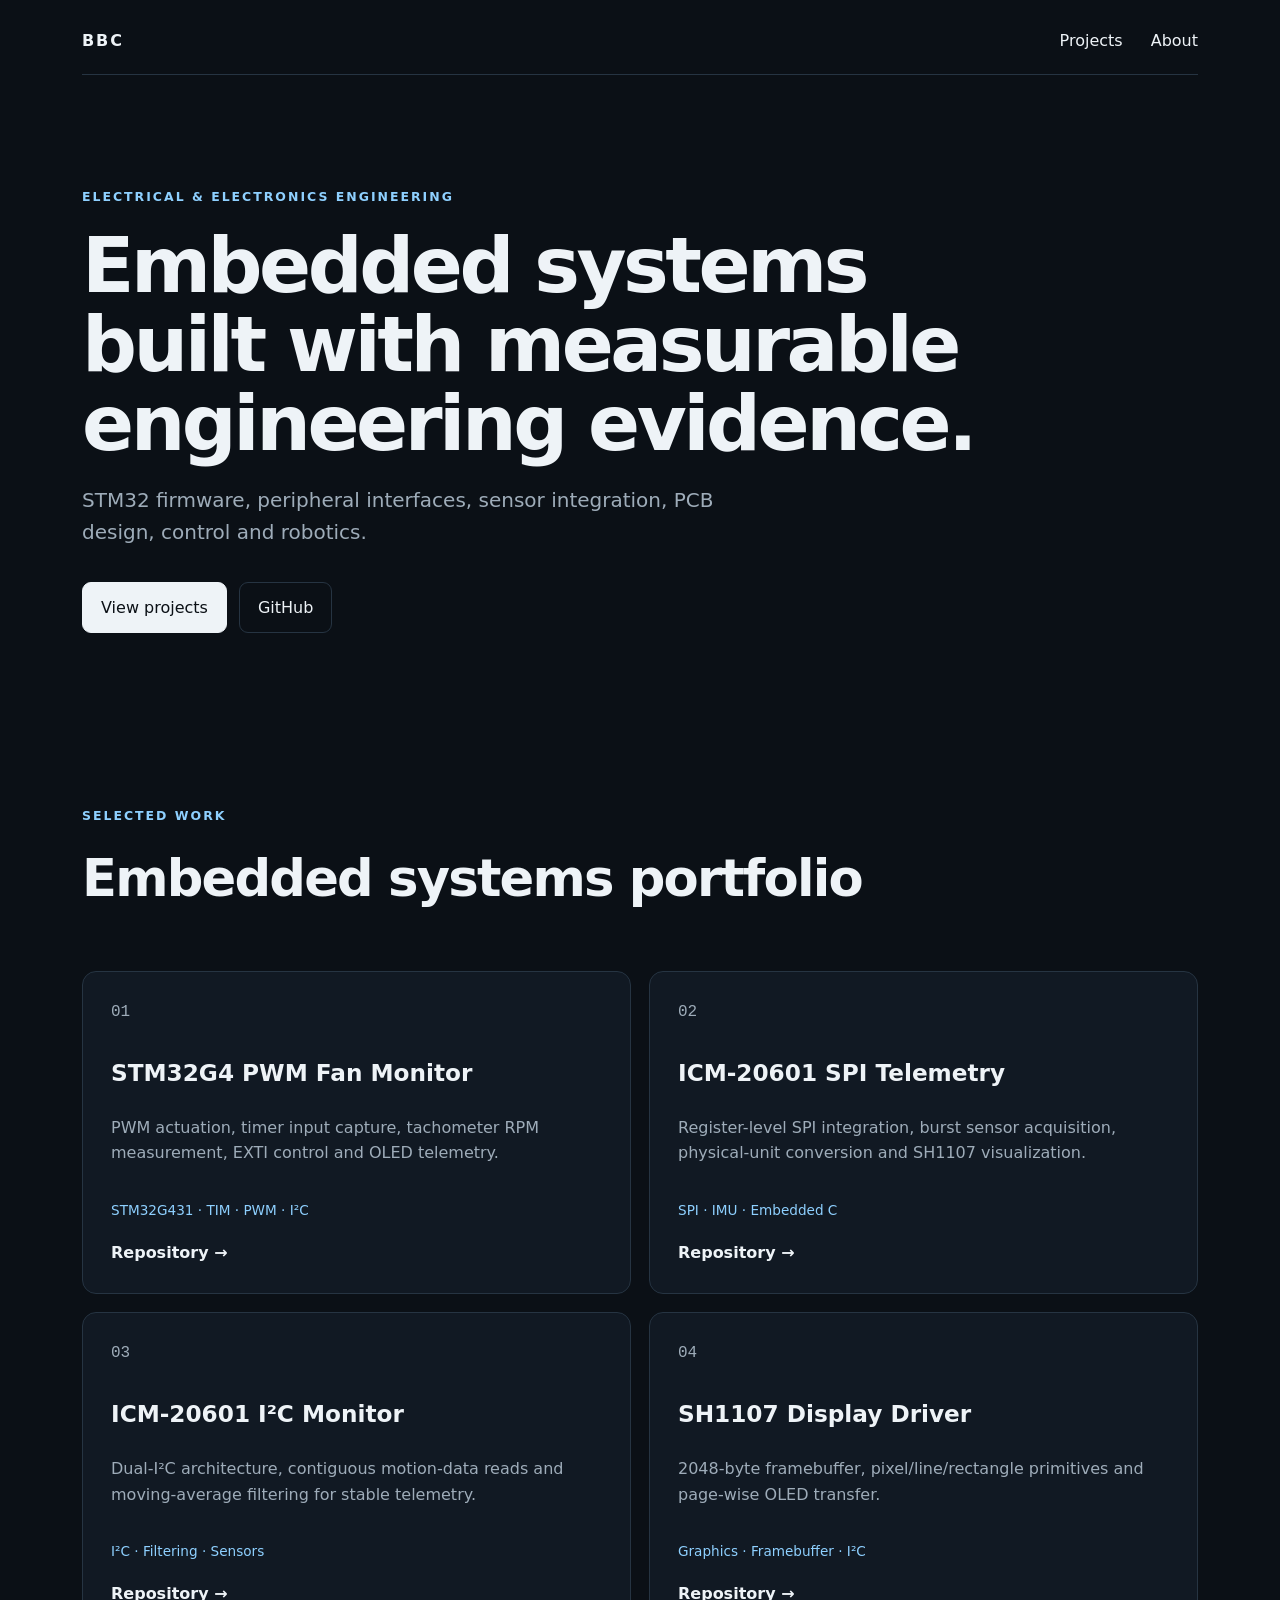
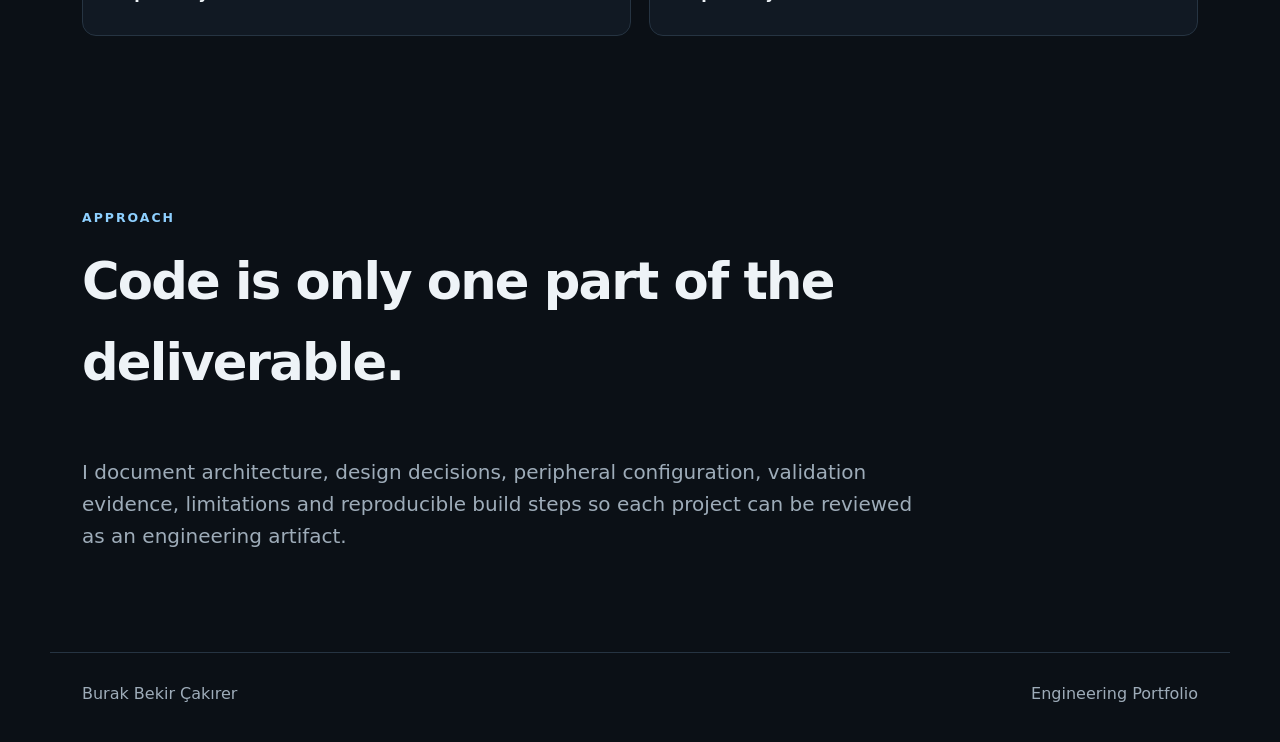
==== index.html @ 12f6fe78 "Fix GitHub Pages site structure" ====
<!doctype html>
<html lang="en">
<head>
  <meta charset="utf-8" />
  <meta name="viewport" content="width=device-width,initial-scale=1" />
  <meta name="description" content="Burak Bekir Çakırer — Electrical & Electronics Engineering portfolio" />
  <title>Burak Bekir Çakırer | Engineering Portfolio</title>
  <link rel="stylesheet" href="styles.css" />
</head>
<body>
  <header class="hero">
    <nav><strong>BBC</strong><a href="#projects">Projects</a><a href="#about">About</a></nav>
    <div class="hero-copy">
      <p class="eyebrow">ELECTRICAL & ELECTRONICS ENGINEERING</p>
      <h1>Embedded systems built with measurable engineering evidence.</h1>
      <p class="lead">STM32 firmware, peripheral interfaces, sensor integration, PCB design, control and robotics.</p>
      <div class="actions"><a class="primary" href="#projects">View projects</a><a href="https://github.com/YOUR_GITHUB_USERNAME">GitHub</a></div>
    </div>
  </header>
  <main>
    <section id="projects">
      <p class="eyebrow">SELECTED WORK</p><h2>Embedded systems portfolio</h2>
      <div class="grid">
        <article><span>01</span><h3>STM32G4 PWM Fan Monitor</h3><p>PWM actuation, timer input capture, tachometer RPM measurement, EXTI control and OLED telemetry.</p><div class="tags">STM32G431 · TIM · PWM · I²C</div><a href="https://github.com/YOUR_GITHUB_USERNAME/stm32g4-pwm-fan-monitor">Repository →</a></article>
        <article><span>02</span><h3>ICM-20601 SPI Telemetry</h3><p>Register-level SPI integration, burst sensor acquisition, physical-unit conversion and SH1107 visualization.</p><div class="tags">SPI · IMU · Embedded C</div><a href="https://github.com/YOUR_GITHUB_USERNAME/stm32g4-icm20601-spi-telemetry">Repository →</a></article>
        <article><span>03</span><h3>ICM-20601 I²C Monitor</h3><p>Dual-I²C architecture, contiguous motion-data reads and moving-average filtering for stable telemetry.</p><div class="tags">I²C · Filtering · Sensors</div><a href="https://github.com/YOUR_GITHUB_USERNAME/stm32g4-icm20601-i2c-monitor">Repository →</a></article>
        <article><span>04</span><h3>SH1107 Display Driver</h3><p>2048-byte framebuffer, pixel/line/rectangle primitives and page-wise OLED transfer.</p><div class="tags">Graphics · Framebuffer · I²C</div><a href="https://github.com/YOUR_GITHUB_USERNAME/stm32g4-sh1107-display-driver">Repository →</a></article>
      </div>
    </section>
    <section id="about" class="about"><p class="eyebrow">APPROACH</p><h2>Code is only one part of the deliverable.</h2><p>I document architecture, design decisions, peripheral configuration, validation evidence, limitations and reproducible build steps so each project can be reviewed as an engineering artifact.</p></section>
  </main>
  <footer><span>Burak Bekir Çakırer</span><span>Engineering Portfolio</span></footer>
</body>
</html>
---- styles.css ----
:root{--bg:#0b1016;--panel:#111923;--text:#eef3f7;--muted:#9eacb9;--line:#263442;--accent:#8ed0ff}*{box-sizing:border-box}html{scroll-behavior:smooth}body{margin:0;background:var(--bg);color:var(--text);font-family:Inter,ui-sans-serif,system-ui,-apple-system,"Segoe UI",sans-serif;line-height:1.6}a{color:inherit;text-decoration:none}.hero,main,footer{max-width:1180px;margin:auto;padding-left:32px;padding-right:32px}.hero{min-height:74vh;padding-top:28px}.hero nav{display:flex;gap:28px;align-items:center;border-bottom:1px solid var(--line);padding-bottom:20px}.hero nav strong{margin-right:auto;letter-spacing:.12em}.hero-copy{max-width:900px;padding:100px 0 80px}.eyebrow{color:var(--accent);font-size:.78rem;letter-spacing:.16em;font-weight:700}.hero h1{font-size:clamp(2.8rem,6vw,5.5rem);line-height:1.03;letter-spacing:-.045em;margin:.25em 0}.lead{max-width:700px;color:var(--muted);font-size:1.25rem}.actions{display:flex;gap:12px;margin-top:34px}.actions a{border:1px solid var(--line);padding:12px 18px;border-radius:9px}.actions .primary{background:var(--text);color:#0b1016;border-color:var(--text)}section{padding:80px 0}h2{font-size:clamp(2rem,4vw,3.2rem);letter-spacing:-.035em;margin:.2em 0 1em}.grid{display:grid;grid-template-columns:repeat(2,1fr);gap:18px}.grid article{background:var(--panel);border:1px solid var(--line);border-radius:14px;padding:28px;min-height:285px;display:flex;flex-direction:column}.grid article span{color:var(--muted);font-family:ui-monospace,monospace}.grid h3{font-size:1.45rem;margin:28px 0 8px}.grid p{color:var(--muted)}.grid .tags{font-size:.85rem;color:var(--accent);margin-top:auto;padding:18px 0}.grid article>a{font-weight:650}.about{max-width:850px}.about p:last-child{font-size:1.25rem;color:var(--muted)}footer{border-top:1px solid var(--line);padding-top:28px;padding-bottom:36px;display:flex;justify-content:space-between;color:var(--muted)}@media(max-width:720px){.hero,main,footer{padding-left:20px;padding-right:20px}.hero-copy{padding-top:70px}.grid{grid-template-columns:1fr}.hero nav a{display:none}}
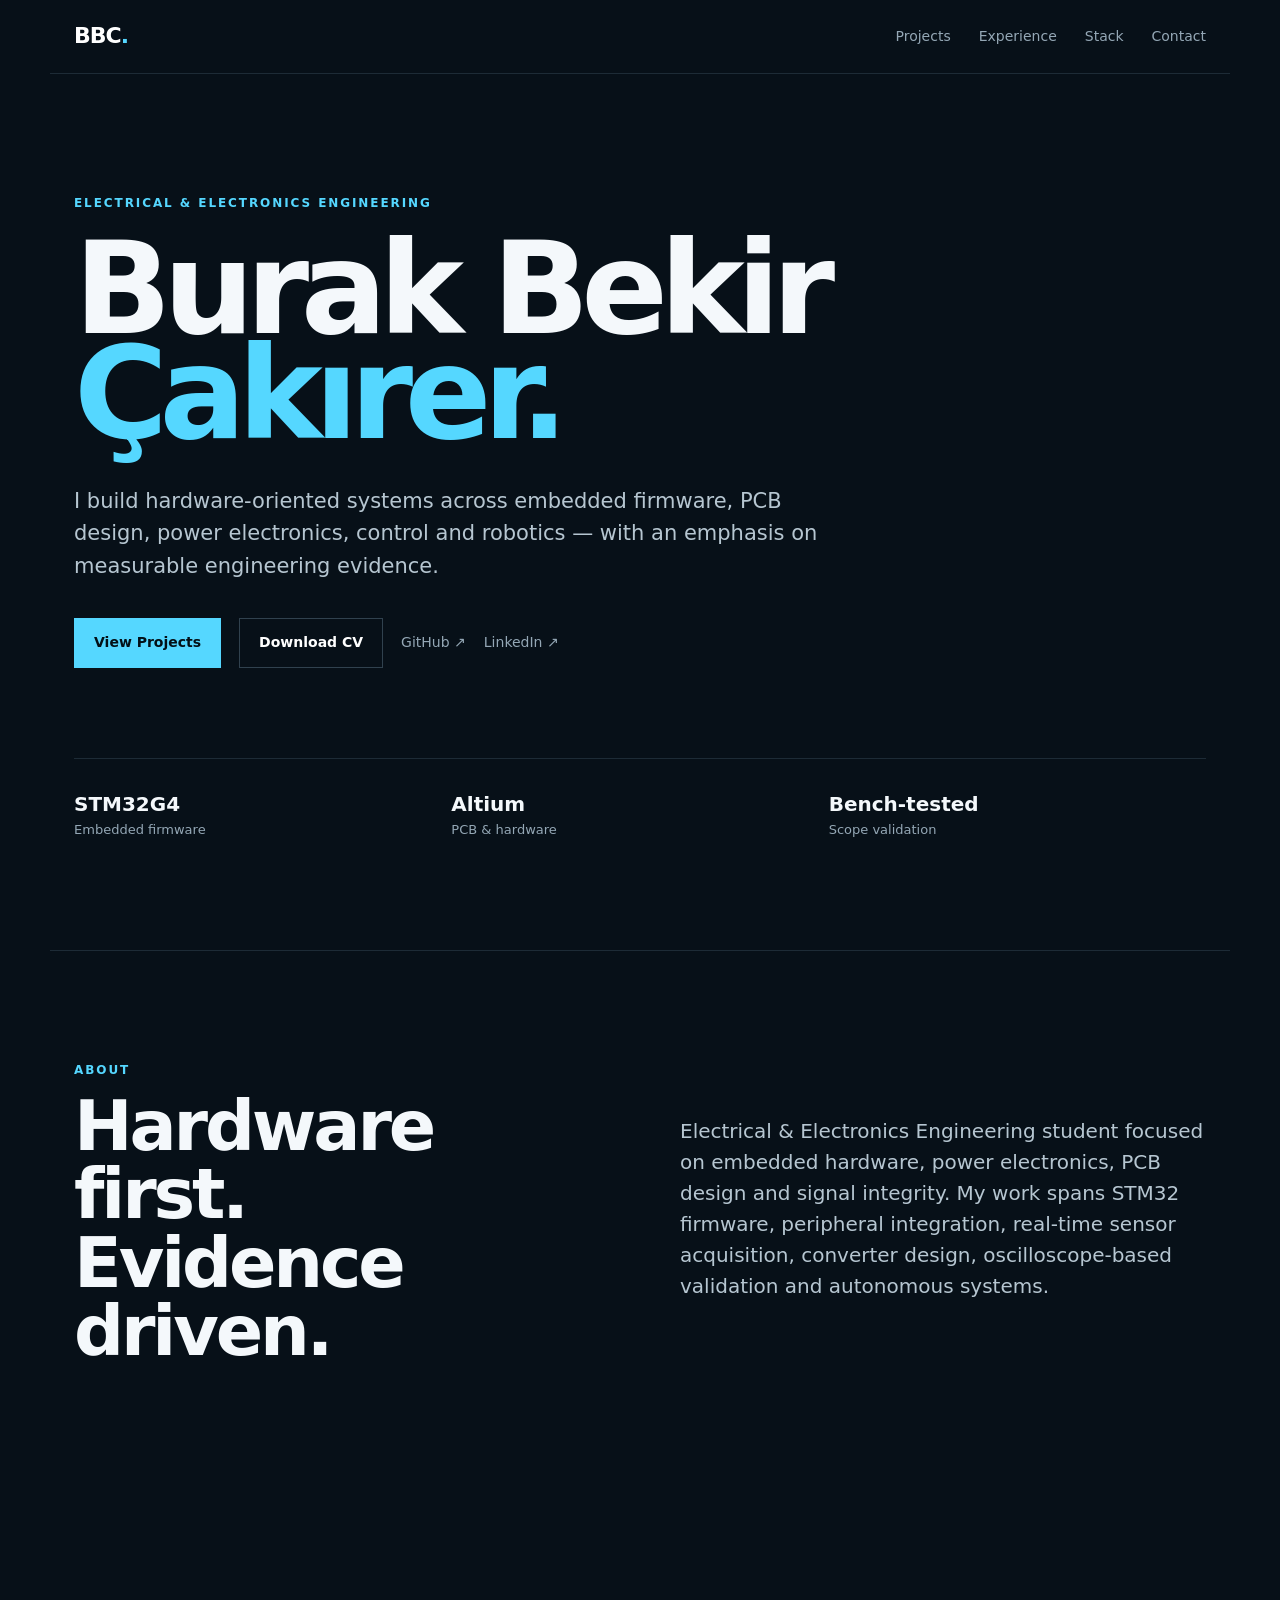
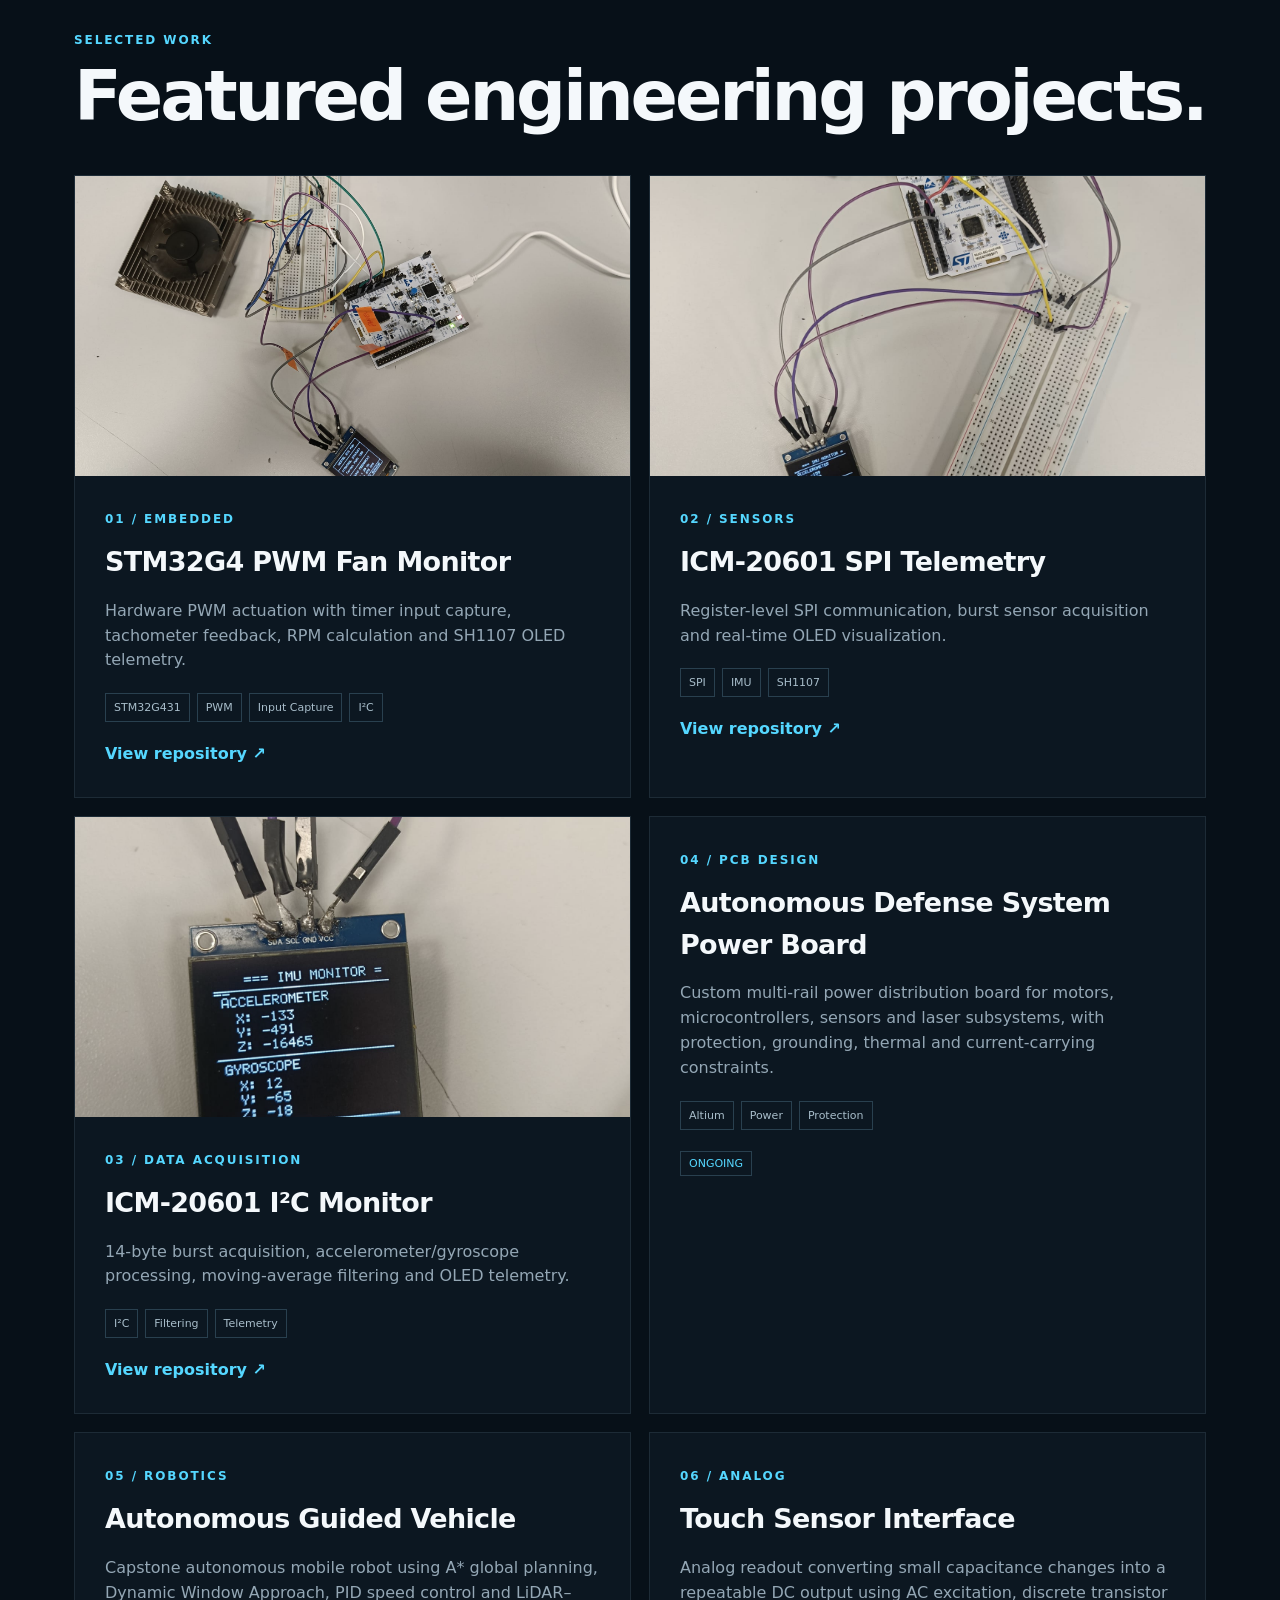
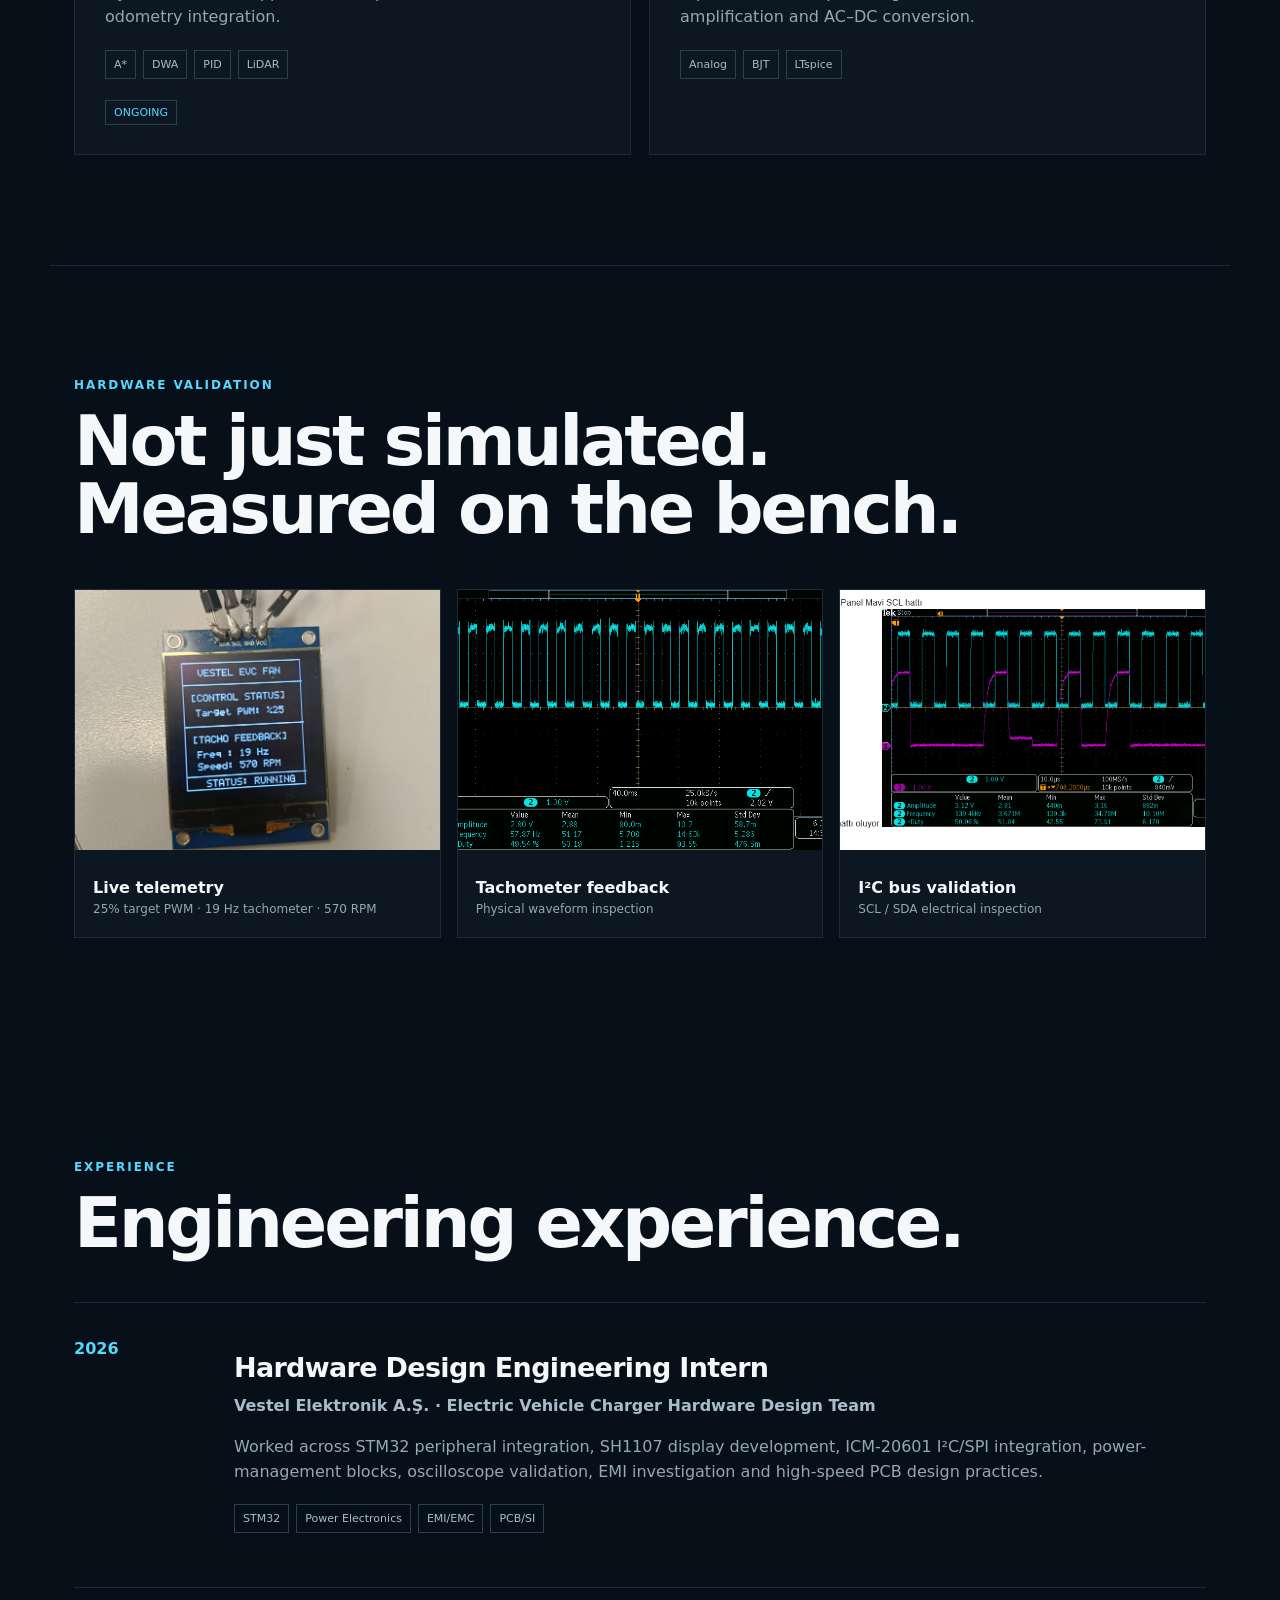
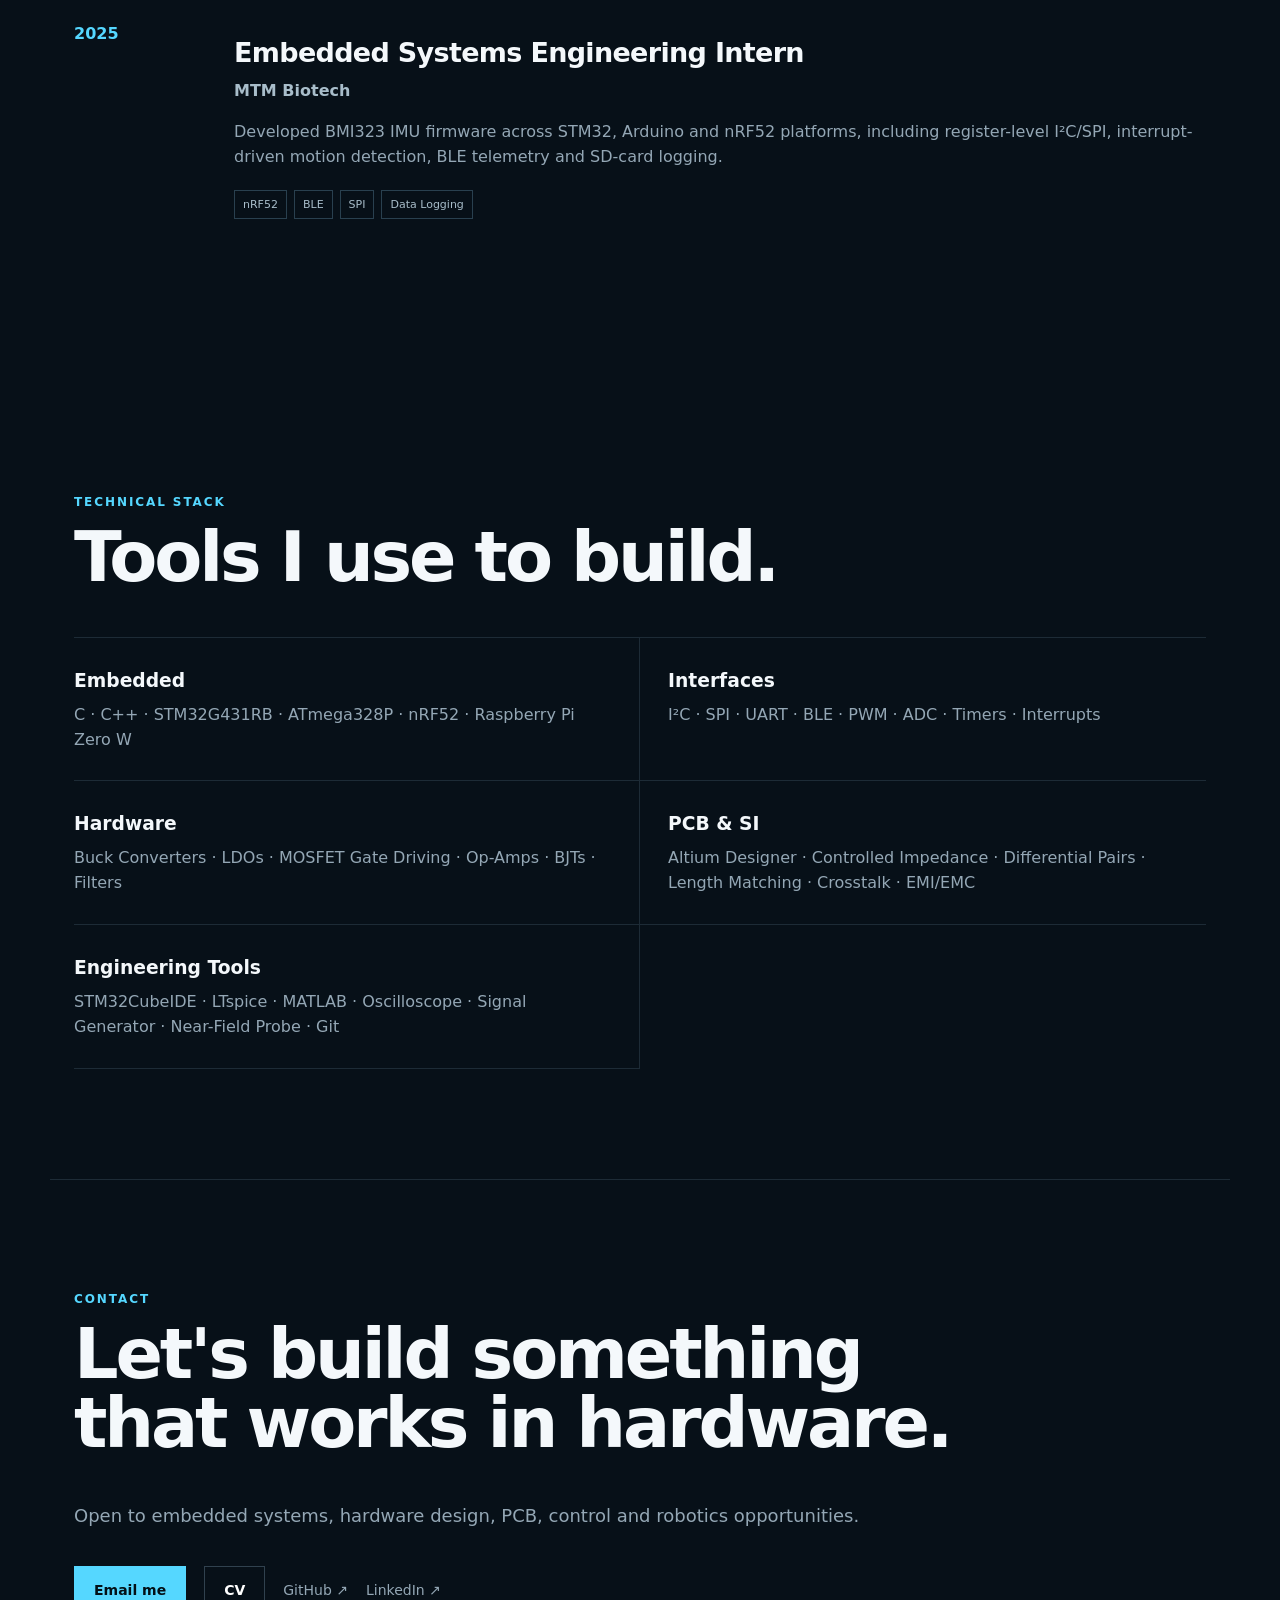
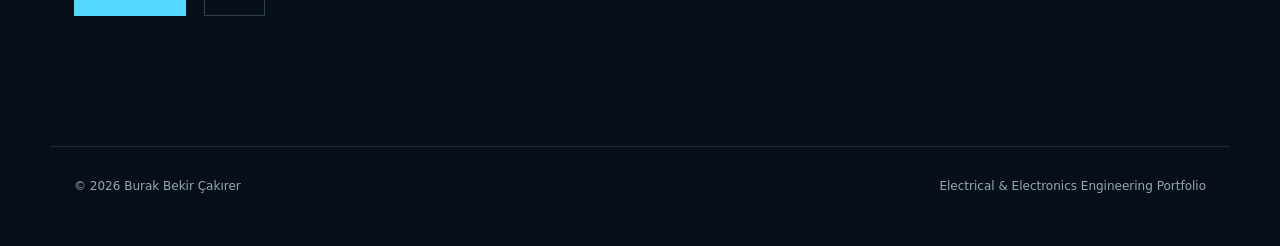
==== commit ce347a47: "Redesign engineering portfolio" ====
--- a/index.html
+++ b/index.html
@@ -1,34 +1,89 @@
 <!doctype html>
 <html lang="en">
 <head>
-  <meta charset="utf-8" />
-  <meta name="viewport" content="width=device-width,initial-scale=1" />
-  <meta name="description" content="Burak Bekir Çakırer — Electrical & Electronics Engineering portfolio" />
-  <title>Burak Bekir Çakırer | Engineering Portfolio</title>
-  <link rel="stylesheet" href="styles.css" />
+<meta charset="utf-8"><meta name="viewport" content="width=device-width,initial-scale=1">
+<meta name="description" content="Burak Bekir Çakırer — Electrical & Electronics Engineering portfolio focused on embedded systems, hardware design, PCB design, control and robotics.">
+<title>Burak Bekir Çakırer | Engineering Portfolio</title>
+<link rel="stylesheet" href="styles.css">
 </head>
 <body>
-  <header class="hero">
-    <nav><strong>BBC</strong><a href="#projects">Projects</a><a href="#about">About</a></nav>
-    <div class="hero-copy">
-      <p class="eyebrow">ELECTRICAL & ELECTRONICS ENGINEERING</p>
-      <h1>Embedded systems built with measurable engineering evidence.</h1>
-      <p class="lead">STM32 firmware, peripheral interfaces, sensor integration, PCB design, control and robotics.</p>
-      <div class="actions"><a class="primary" href="#projects">View projects</a><a href="https://github.com/YOUR_GITHUB_USERNAME">GitHub</a></div>
-    </div>
-  </header>
-  <main>
-    <section id="projects">
-      <p class="eyebrow">SELECTED WORK</p><h2>Embedded systems portfolio</h2>
-      <div class="grid">
-        <article><span>01</span><h3>STM32G4 PWM Fan Monitor</h3><p>PWM actuation, timer input capture, tachometer RPM measurement, EXTI control and OLED telemetry.</p><div class="tags">STM32G431 · TIM · PWM · I²C</div><a href="https://github.com/YOUR_GITHUB_USERNAME/stm32g4-pwm-fan-monitor">Repository →</a></article>
-        <article><span>02</span><h3>ICM-20601 SPI Telemetry</h3><p>Register-level SPI integration, burst sensor acquisition, physical-unit conversion and SH1107 visualization.</p><div class="tags">SPI · IMU · Embedded C</div><a href="https://github.com/YOUR_GITHUB_USERNAME/stm32g4-icm20601-spi-telemetry">Repository →</a></article>
-        <article><span>03</span><h3>ICM-20601 I²C Monitor</h3><p>Dual-I²C architecture, contiguous motion-data reads and moving-average filtering for stable telemetry.</p><div class="tags">I²C · Filtering · Sensors</div><a href="https://github.com/YOUR_GITHUB_USERNAME/stm32g4-icm20601-i2c-monitor">Repository →</a></article>
-        <article><span>04</span><h3>SH1107 Display Driver</h3><p>2048-byte framebuffer, pixel/line/rectangle primitives and page-wise OLED transfer.</p><div class="tags">Graphics · Framebuffer · I²C</div><a href="https://github.com/YOUR_GITHUB_USERNAME/stm32g4-sh1107-display-driver">Repository →</a></article>
-      </div>
-    </section>
-    <section id="about" class="about"><p class="eyebrow">APPROACH</p><h2>Code is only one part of the deliverable.</h2><p>I document architecture, design decisions, peripheral configuration, validation evidence, limitations and reproducible build steps so each project can be reviewed as an engineering artifact.</p></section>
-  </main>
-  <footer><span>Burak Bekir Çakırer</span><span>Engineering Portfolio</span></footer>
-</body>
-</html>
+<header class="nav"><a class="brand" href="#top">BBC<span>.</span></a><nav>
+<a href="#projects">Projects</a><a href="#experience">Experience</a><a href="#stack">Stack</a><a href="#contact">Contact</a>
+</nav></header>
+
+<main id="top">
+<section class="hero">
+<div class="eyebrow">ELECTRICAL & ELECTRONICS ENGINEERING</div>
+<h1>Burak Bekir<br><span>Çakırer.</span></h1>
+<p class="lead">I build hardware-oriented systems across embedded firmware, PCB design, power electronics, control and robotics — with an emphasis on measurable engineering evidence.</p>
+<div class="actions">
+<a class="btn primary" href="#projects">View Projects</a>
+<a class="btn" href="Burak_Bekir_Cakirer_CV.pdf">Download CV</a>
+<a class="textlink" href="https://github.com/burakcakirer">GitHub ↗</a>
+<a class="textlink" href="https://www.linkedin.com/in/burak-bekir-%C3%A7akirer-58178b1a3/">LinkedIn ↗</a>
+</div>
+<div class="metrics"><div><b>STM32G4</b><span>Embedded firmware</span></div><div><b>Altium</b><span>PCB & hardware</span></div><div><b>Bench-tested</b><span>Scope validation</span></div></div>
+</section>
+
+<section class="section intro">
+<div><div class="kicker">ABOUT</div><h2>Hardware first.<br>Evidence driven.</h2></div>
+<p>Electrical & Electronics Engineering student focused on embedded hardware, power electronics, PCB design and signal integrity. My work spans STM32 firmware, peripheral integration, real-time sensor acquisition, converter design, oscilloscope-based validation and autonomous systems.</p>
+</section>
+
+<section id="projects" class="section">
+<div class="kicker">SELECTED WORK</div><h2>Featured engineering projects.</h2>
+<div class="grid">
+<article class="card feature">
+<img src="assets/images/fan-prototype.jpg" alt="STM32 PWM fan prototype">
+<div class="cardbody"><span class="num">01 / EMBEDDED</span><h3>STM32G4 PWM Fan Monitor</h3><p>Hardware PWM actuation with timer input capture, tachometer feedback, RPM calculation and SH1107 OLED telemetry.</p><div class="tags"><span>STM32G431</span><span>PWM</span><span>Input Capture</span><span>I²C</span></div><a href="https://github.com/burakcakirer/stm32g4-pwm-fan-monitor">View repository ↗</a></div>
+</article>
+<article class="card">
+<img src="assets/images/imu-setup.jpg" alt="STM32 ICM-20601 IMU setup">
+<div class="cardbody"><span class="num">02 / SENSORS</span><h3>ICM-20601 SPI Telemetry</h3><p>Register-level SPI communication, burst sensor acquisition and real-time OLED visualization.</p><div class="tags"><span>SPI</span><span>IMU</span><span>SH1107</span></div><a href="https://github.com/burakcakirer/stm32g4-icm20601-spi-telemetry">View repository ↗</a></div>
+</article>
+<article class="card">
+<img src="assets/images/imu-oled.jpg" alt="IMU telemetry on OLED">
+<div class="cardbody"><span class="num">03 / DATA ACQUISITION</span><h3>ICM-20601 I²C Monitor</h3><p>14-byte burst acquisition, accelerometer/gyroscope processing, moving-average filtering and OLED telemetry.</p><div class="tags"><span>I²C</span><span>Filtering</span><span>Telemetry</span></div><a href="https://github.com/burakcakirer/stm32g4-icm20601-i2c-monitor">View repository ↗</a></div>
+</article>
+<article class="card textcard"><div class="cardbody"><span class="num">04 / PCB DESIGN</span><h3>Autonomous Defense System Power Board</h3><p>Custom multi-rail power distribution board for motors, microcontrollers, sensors and laser subsystems, with protection, grounding, thermal and current-carrying constraints.</p><div class="tags"><span>Altium</span><span>Power</span><span>Protection</span></div><span class="status">ONGOING</span></div></article>
+<article class="card textcard"><div class="cardbody"><span class="num">05 / ROBOTICS</span><h3>Autonomous Guided Vehicle</h3><p>Capstone autonomous mobile robot using A* global planning, Dynamic Window Approach, PID speed control and LiDAR–odometry integration.</p><div class="tags"><span>A*</span><span>DWA</span><span>PID</span><span>LiDAR</span></div><span class="status">ONGOING</span></div></article>
+<article class="card textcard"><div class="cardbody"><span class="num">06 / ANALOG</span><h3>Touch Sensor Interface</h3><p>Analog readout converting small capacitance changes into a repeatable DC output using AC excitation, discrete transistor amplification and AC–DC conversion.</p><div class="tags"><span>Analog</span><span>BJT</span><span>LTspice</span></div></div></article>
+</div>
+</section>
+
+<section class="section validation">
+<div class="kicker">HARDWARE VALIDATION</div><h2>Not just simulated.<br>Measured on the bench.</h2>
+<div class="evidence">
+<figure><img src="assets/images/fan-oled.jpg" alt="Fan telemetry OLED"><figcaption><b>Live telemetry</b><span>25% target PWM · 19 Hz tachometer · 570 RPM</span></figcaption></figure>
+<figure><img src="assets/images/tach-scope.png" alt="Tachometer oscilloscope capture"><figcaption><b>Tachometer feedback</b><span>Physical waveform inspection</span></figcaption></figure>
+<figure><img src="assets/images/i2c-scope.png" alt="I2C SCL SDA oscilloscope capture"><figcaption><b>I²C bus validation</b><span>SCL / SDA electrical inspection</span></figcaption></figure>
+</div>
+</section>
+
+<section id="experience" class="section">
+<div class="kicker">EXPERIENCE</div><h2>Engineering experience.</h2>
+<div class="timeline">
+<article><div class="when">2026</div><div><h3>Hardware Design Engineering Intern</h3><h4>Vestel Elektronik A.Ş. · Electric Vehicle Charger Hardware Design Team</h4><p>Worked across STM32 peripheral integration, SH1107 display development, ICM-20601 I²C/SPI integration, power-management blocks, oscilloscope validation, EMI investigation and high-speed PCB design practices.</p><div class="tags"><span>STM32</span><span>Power Electronics</span><span>EMI/EMC</span><span>PCB/SI</span></div></div></article>
+<article><div class="when">2025</div><div><h3>Embedded Systems Engineering Intern</h3><h4>MTM Biotech</h4><p>Developed BMI323 IMU firmware across STM32, Arduino and nRF52 platforms, including register-level I²C/SPI, interrupt-driven motion detection, BLE telemetry and SD-card logging.</p><div class="tags"><span>nRF52</span><span>BLE</span><span>SPI</span><span>Data Logging</span></div></div></article>
+</div>
+</section>
+
+<section id="stack" class="section">
+<div class="kicker">TECHNICAL STACK</div><h2>Tools I use to build.</h2>
+<div class="stack">
+<div><h3>Embedded</h3><p>C · C++ · STM32G431RB · ATmega328P · nRF52 · Raspberry Pi Zero W</p></div>
+<div><h3>Interfaces</h3><p>I²C · SPI · UART · BLE · PWM · ADC · Timers · Interrupts</p></div>
+<div><h3>Hardware</h3><p>Buck Converters · LDOs · MOSFET Gate Driving · Op-Amps · BJTs · Filters</p></div>
+<div><h3>PCB & SI</h3><p>Altium Designer · Controlled Impedance · Differential Pairs · Length Matching · Crosstalk · EMI/EMC</p></div>
+<div><h3>Engineering Tools</h3><p>STM32CubeIDE · LTspice · MATLAB · Oscilloscope · Signal Generator · Near-Field Probe · Git</p></div>
+</div>
+</section>
+
+<section id="contact" class="contact">
+<div class="kicker">CONTACT</div><h2>Let's build something<br>that works in hardware.</h2>
+<p>Open to embedded systems, hardware design, PCB, control and robotics opportunities.</p>
+<div class="actions"><a class="btn primary" href="mailto:burakbekir.cakirer@agu.edu.tr">Email me</a><a class="btn" href="Burak_Bekir_Cakirer_CV.pdf">CV</a><a class="textlink" href="https://github.com/burakcakirer">GitHub ↗</a><a class="textlink" href="https://www.linkedin.com/in/burak-bekir-%C3%A7akirer-58178b1a3/">LinkedIn ↗</a></div>
+</section>
+</main>
+<footer>© 2026 Burak Bekir Çakırer <span>Electrical & Electronics Engineering Portfolio</span></footer>
+</body></html>
--- a/styles.css
+++ b/styles.css
@@ -1 +1,3 @@
-:root{--bg:#0b1016;--panel:#111923;--text:#eef3f7;--muted:#9eacb9;--line:#263442;--accent:#8ed0ff}*{box-sizing:border-box}html{scroll-behavior:smooth}body{margin:0;background:var(--bg);color:var(--text);font-family:Inter,ui-sans-serif,system-ui,-apple-system,"Segoe UI",sans-serif;line-height:1.6}a{color:inherit;text-decoration:none}.hero,main,footer{max-width:1180px;margin:auto;padding-left:32px;padding-right:32px}.hero{min-height:74vh;padding-top:28px}.hero nav{display:flex;gap:28px;align-items:center;border-bottom:1px solid var(--line);padding-bottom:20px}.hero nav strong{margin-right:auto;letter-spacing:.12em}.hero-copy{max-width:900px;padding:100px 0 80px}.eyebrow{color:var(--accent);font-size:.78rem;letter-spacing:.16em;font-weight:700}.hero h1{font-size:clamp(2.8rem,6vw,5.5rem);line-height:1.03;letter-spacing:-.045em;margin:.25em 0}.lead{max-width:700px;color:var(--muted);font-size:1.25rem}.actions{display:flex;gap:12px;margin-top:34px}.actions a{border:1px solid var(--line);padding:12px 18px;border-radius:9px}.actions .primary{background:var(--text);color:#0b1016;border-color:var(--text)}section{padding:80px 0}h2{font-size:clamp(2rem,4vw,3.2rem);letter-spacing:-.035em;margin:.2em 0 1em}.grid{display:grid;grid-template-columns:repeat(2,1fr);gap:18px}.grid article{background:var(--panel);border:1px solid var(--line);border-radius:14px;padding:28px;min-height:285px;display:flex;flex-direction:column}.grid article span{color:var(--muted);font-family:ui-monospace,monospace}.grid h3{font-size:1.45rem;margin:28px 0 8px}.grid p{color:var(--muted)}.grid .tags{font-size:.85rem;color:var(--accent);margin-top:auto;padding:18px 0}.grid article>a{font-weight:650}.about{max-width:850px}.about p:last-child{font-size:1.25rem;color:var(--muted)}footer{border-top:1px solid var(--line);padding-top:28px;padding-bottom:36px;display:flex;justify-content:space-between;color:var(--muted)}@media(max-width:720px){.hero,main,footer{padding-left:20px;padding-right:20px}.hero-copy{padding-top:70px}.grid{grid-template-columns:1fr}.hero nav a{display:none}}
+:root{--bg:#071018;--panel:#0c1721;--line:#1d2b36;--text:#f4f8fb;--muted:#94a7b5;--accent:#55d7ff;--max:1180px}
+*{box-sizing:border-box}html{scroll-behavior:smooth}body{margin:0;background:var(--bg);color:var(--text);font-family:Inter,ui-sans-serif,system-ui,-apple-system,Segoe UI,sans-serif;line-height:1.55}.nav{height:74px;display:flex;align-items:center;justify-content:space-between;max-width:var(--max);margin:auto;padding:0 24px;border-bottom:1px solid var(--line)}.brand{font-weight:900;font-size:22px;color:#fff;text-decoration:none;letter-spacing:-1px}.brand span,.hero h1 span{color:var(--accent)}nav{display:flex;gap:28px}nav a,.textlink{color:var(--muted);text-decoration:none;font-size:14px}nav a:hover,.textlink:hover{color:#fff}main{overflow:hidden}.hero,.section,.contact{max-width:var(--max);margin:auto;padding:110px 24px}.hero{padding-top:120px}.eyebrow,.kicker,.num{font-size:12px;font-weight:800;letter-spacing:.16em;color:var(--accent)}h1{font-size:clamp(64px,10vw,132px);line-height:.82;letter-spacing:-.065em;margin:24px 0 38px;max-width:1000px}h2{font-size:clamp(38px,6vw,70px);line-height:.98;letter-spacing:-.045em;margin:12px 0 45px}.lead{max-width:760px;font-size:21px;color:#b6c6d1}.actions{display:flex;align-items:center;gap:18px;flex-wrap:wrap;margin-top:36px}.btn{border:1px solid #30414e;padding:13px 19px;color:#fff;text-decoration:none;font-weight:700;font-size:14px}.btn.primary{background:var(--accent);color:#031017;border-color:var(--accent)}.metrics{display:grid;grid-template-columns:repeat(3,1fr);border-top:1px solid var(--line);margin-top:90px;padding-top:30px}.metrics div{display:flex;flex-direction:column}.metrics b{font-size:20px}.metrics span{color:var(--muted);font-size:13px}.intro{border-top:1px solid var(--line);display:grid;grid-template-columns:1fr 1fr;gap:80px}.intro p{font-size:20px;color:#b6c6d1;padding-top:35px}.grid{display:grid;grid-template-columns:repeat(2,1fr);gap:18px}.card{border:1px solid var(--line);background:var(--panel);overflow:hidden}.card img{width:100%;height:300px;object-fit:cover;display:block;filter:saturate(.8)}.cardbody{padding:30px}.card h3,.timeline h3{font-size:27px;letter-spacing:-.025em;margin:10px 0}.card p,.timeline p{color:var(--muted)}.card a{color:var(--accent);text-decoration:none;font-weight:700}.tags{display:flex;flex-wrap:wrap;gap:7px;margin:20px 0}.tags span,.status{font-size:11px;border:1px solid #29404f;color:#a8bdca;padding:5px 8px}.status{color:var(--accent)}.validation{border-top:1px solid var(--line)}.evidence{display:grid;grid-template-columns:repeat(3,1fr);gap:16px}.evidence figure{margin:0;border:1px solid var(--line);background:var(--panel)}.evidence img{width:100%;height:260px;object-fit:cover}.evidence figcaption{padding:18px;display:flex;flex-direction:column}.evidence figcaption span{font-size:12px;color:var(--muted)}.timeline article{display:grid;grid-template-columns:130px 1fr;gap:30px;border-top:1px solid var(--line);padding:34px 0}.when{color:var(--accent);font-weight:800}.timeline h4{color:#a8bdca;margin:-5px 0 12px}.stack{display:grid;grid-template-columns:repeat(2,1fr);border-top:1px solid var(--line)}.stack div{padding:28px 28px 28px 0;border-bottom:1px solid var(--line)}.stack div:nth-child(odd){border-right:1px solid var(--line)}.stack div:nth-child(even){padding-left:28px}.stack h3{margin:0 0 8px}.stack p{color:var(--muted);margin:0}.contact{border-top:1px solid var(--line);padding-bottom:130px}.contact p{color:var(--muted);font-size:18px}footer{max-width:var(--max);margin:auto;padding:30px 24px 50px;border-top:1px solid var(--line);color:var(--muted);display:flex;justify-content:space-between;font-size:12px}
+@media(max-width:760px){nav{gap:12px}nav a:nth-child(2),nav a:nth-child(3){display:none}.hero,.section,.contact{padding:80px 20px}.hero{padding-top:90px}.metrics,.intro,.grid,.evidence,.stack{grid-template-columns:1fr}.metrics{gap:20px}.intro{gap:10px}.card img,.evidence img{height:230px}.timeline article{grid-template-columns:1fr;gap:5px}.stack div,.stack div:nth-child(even),.stack div:nth-child(odd){padding:22px 0;border-right:0}.lead{font-size:18px}footer{display:block}footer span{display:block;margin-top:8px}}
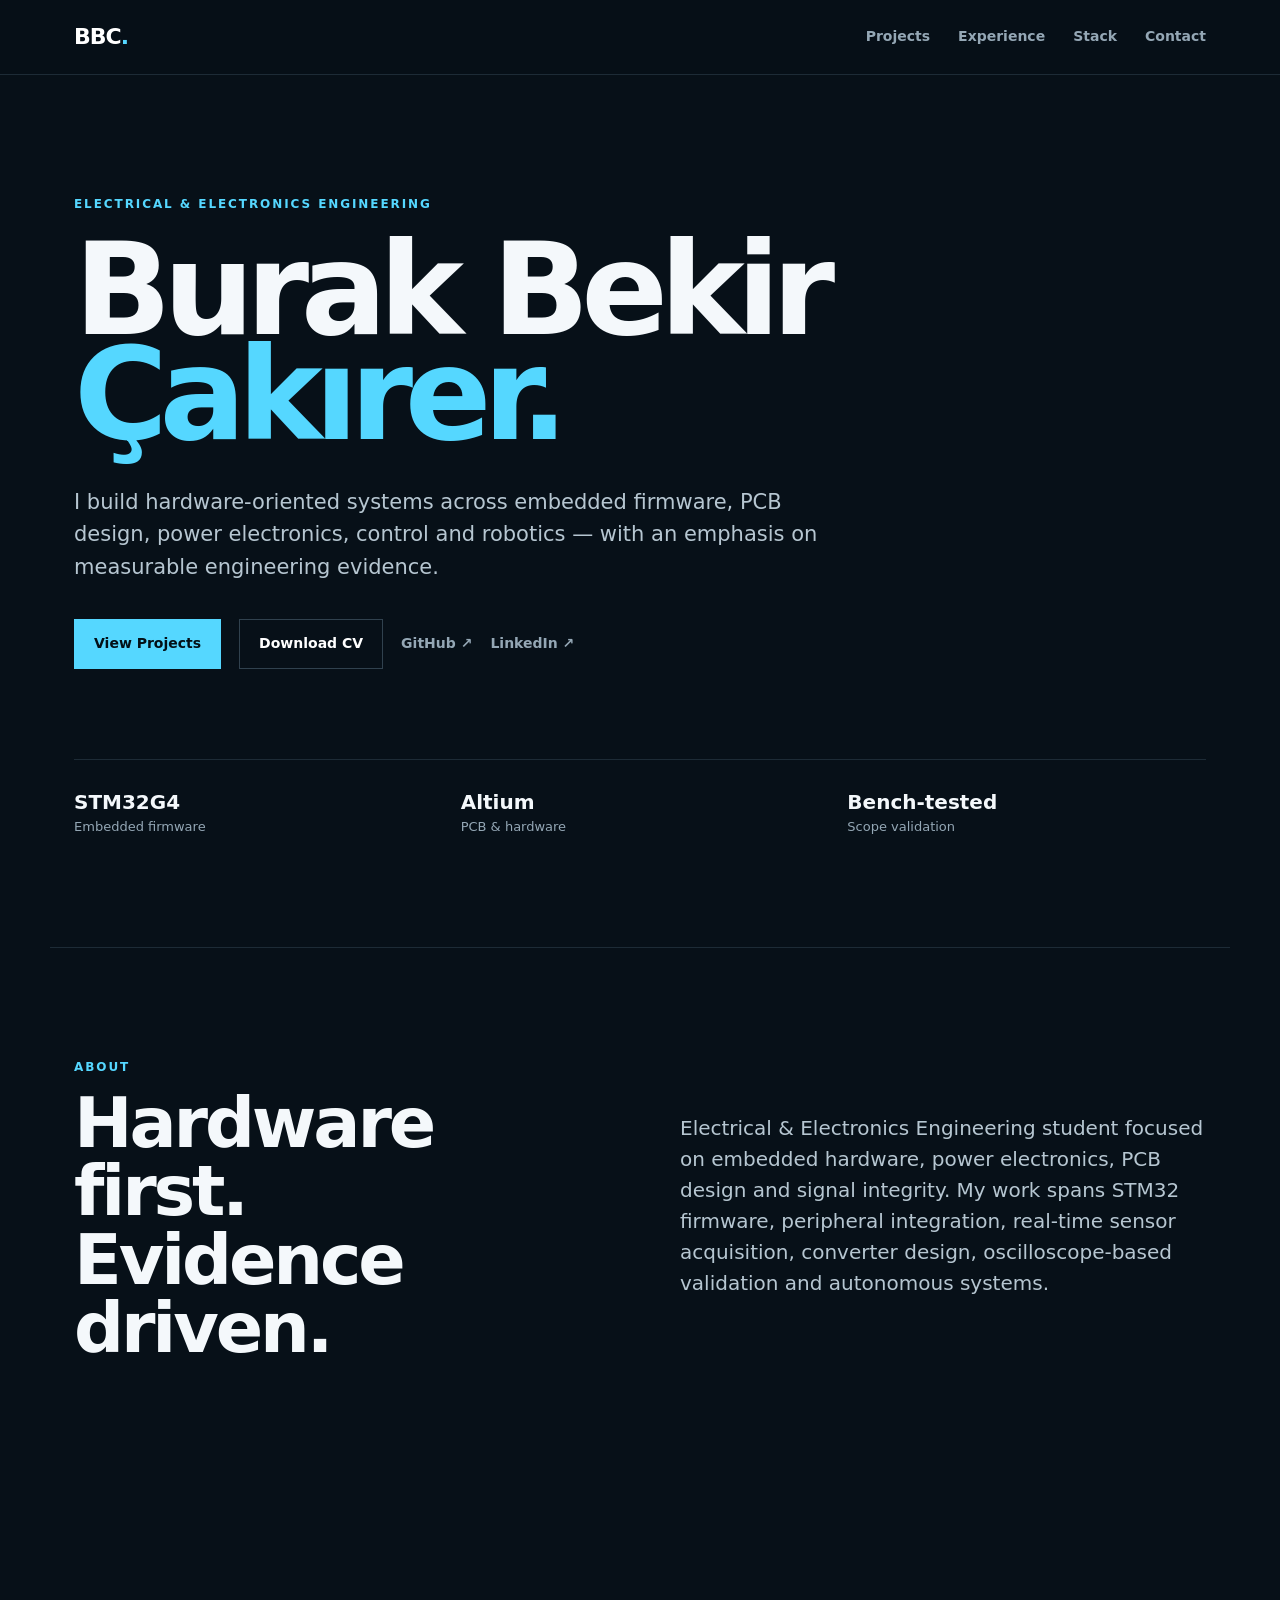
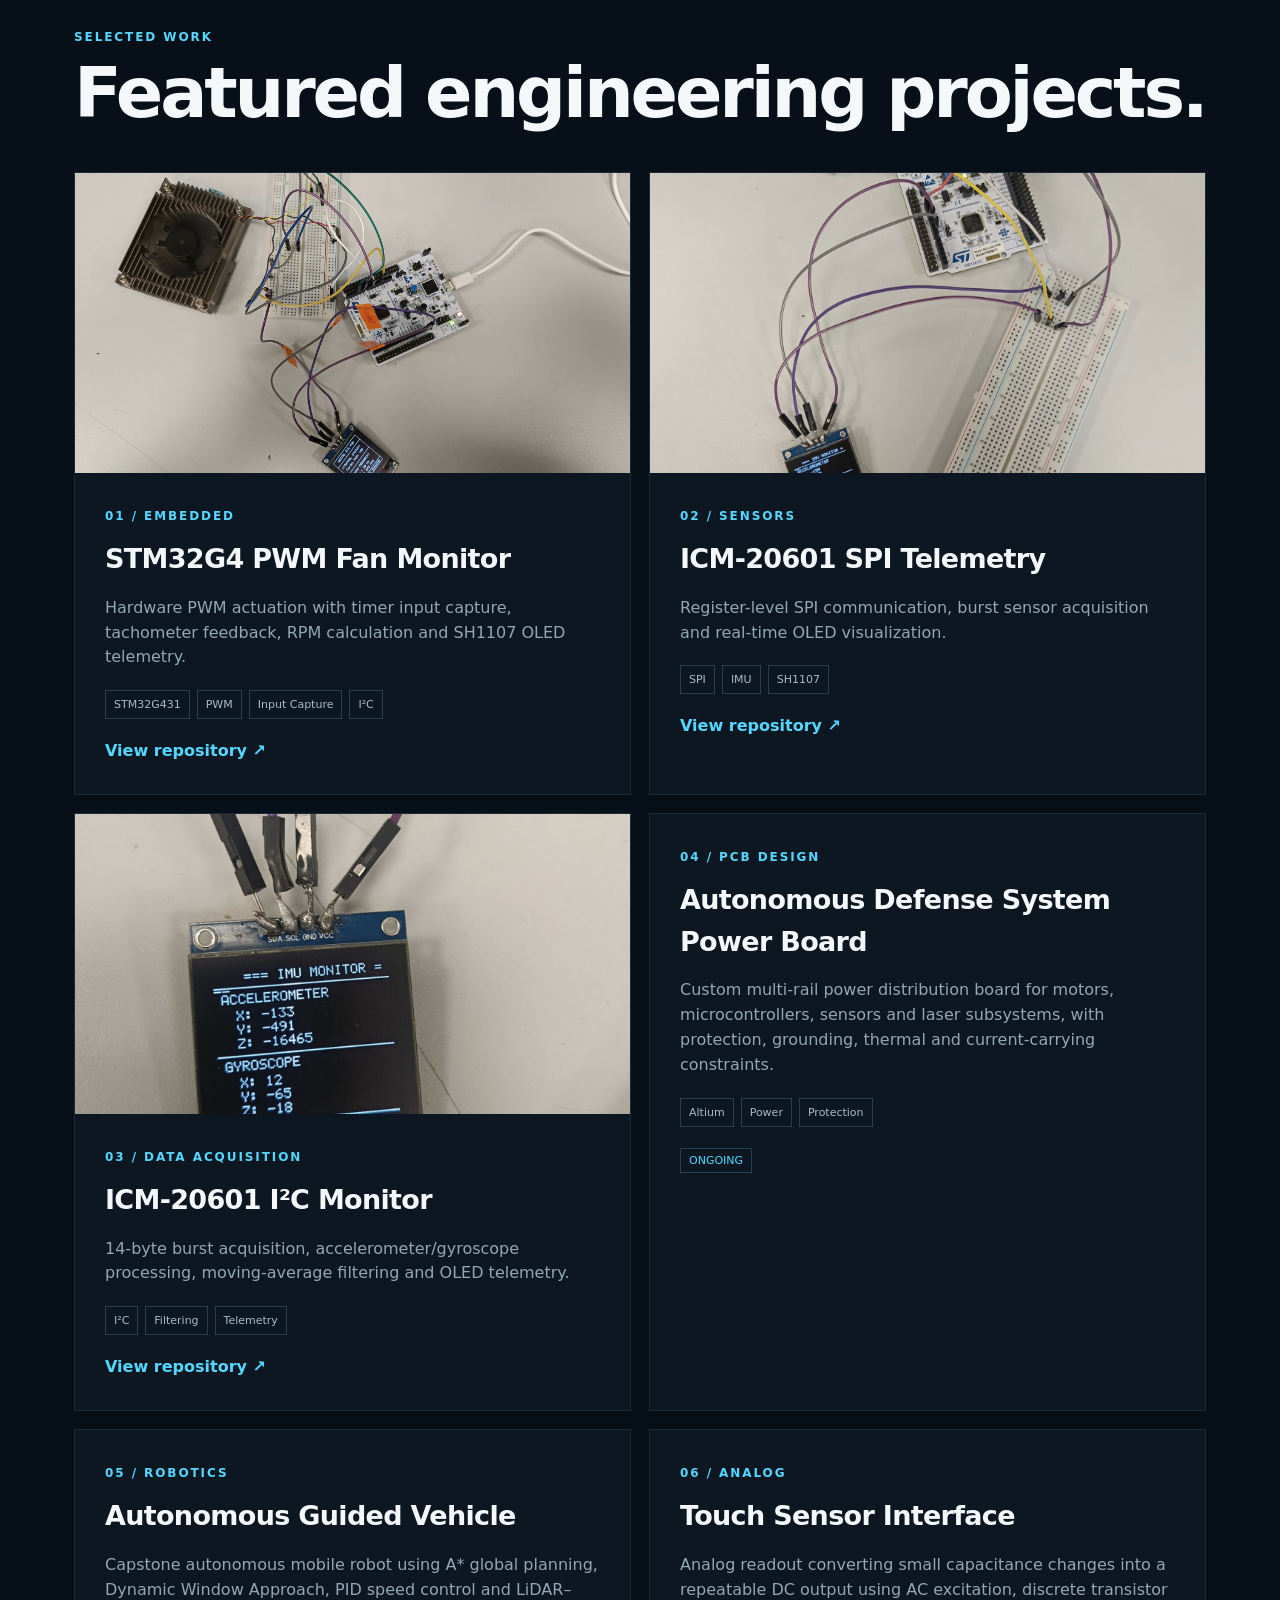
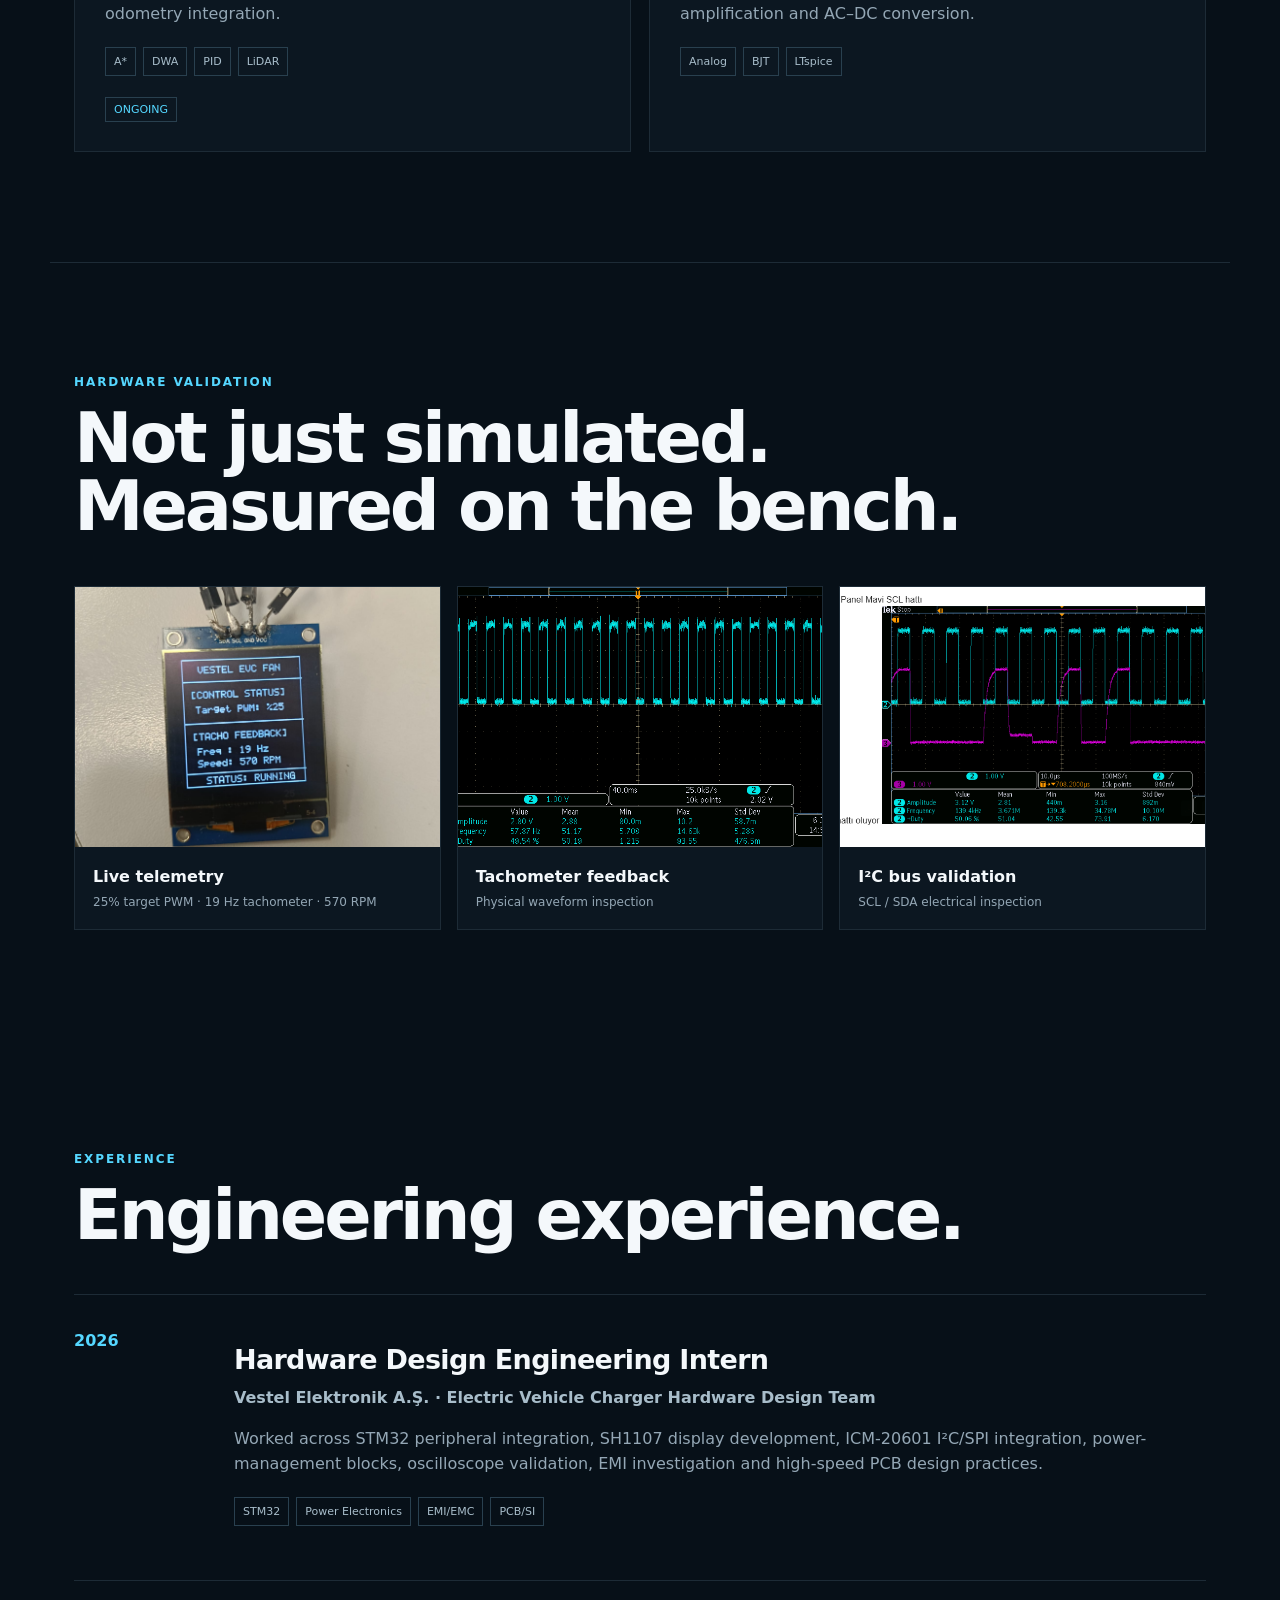
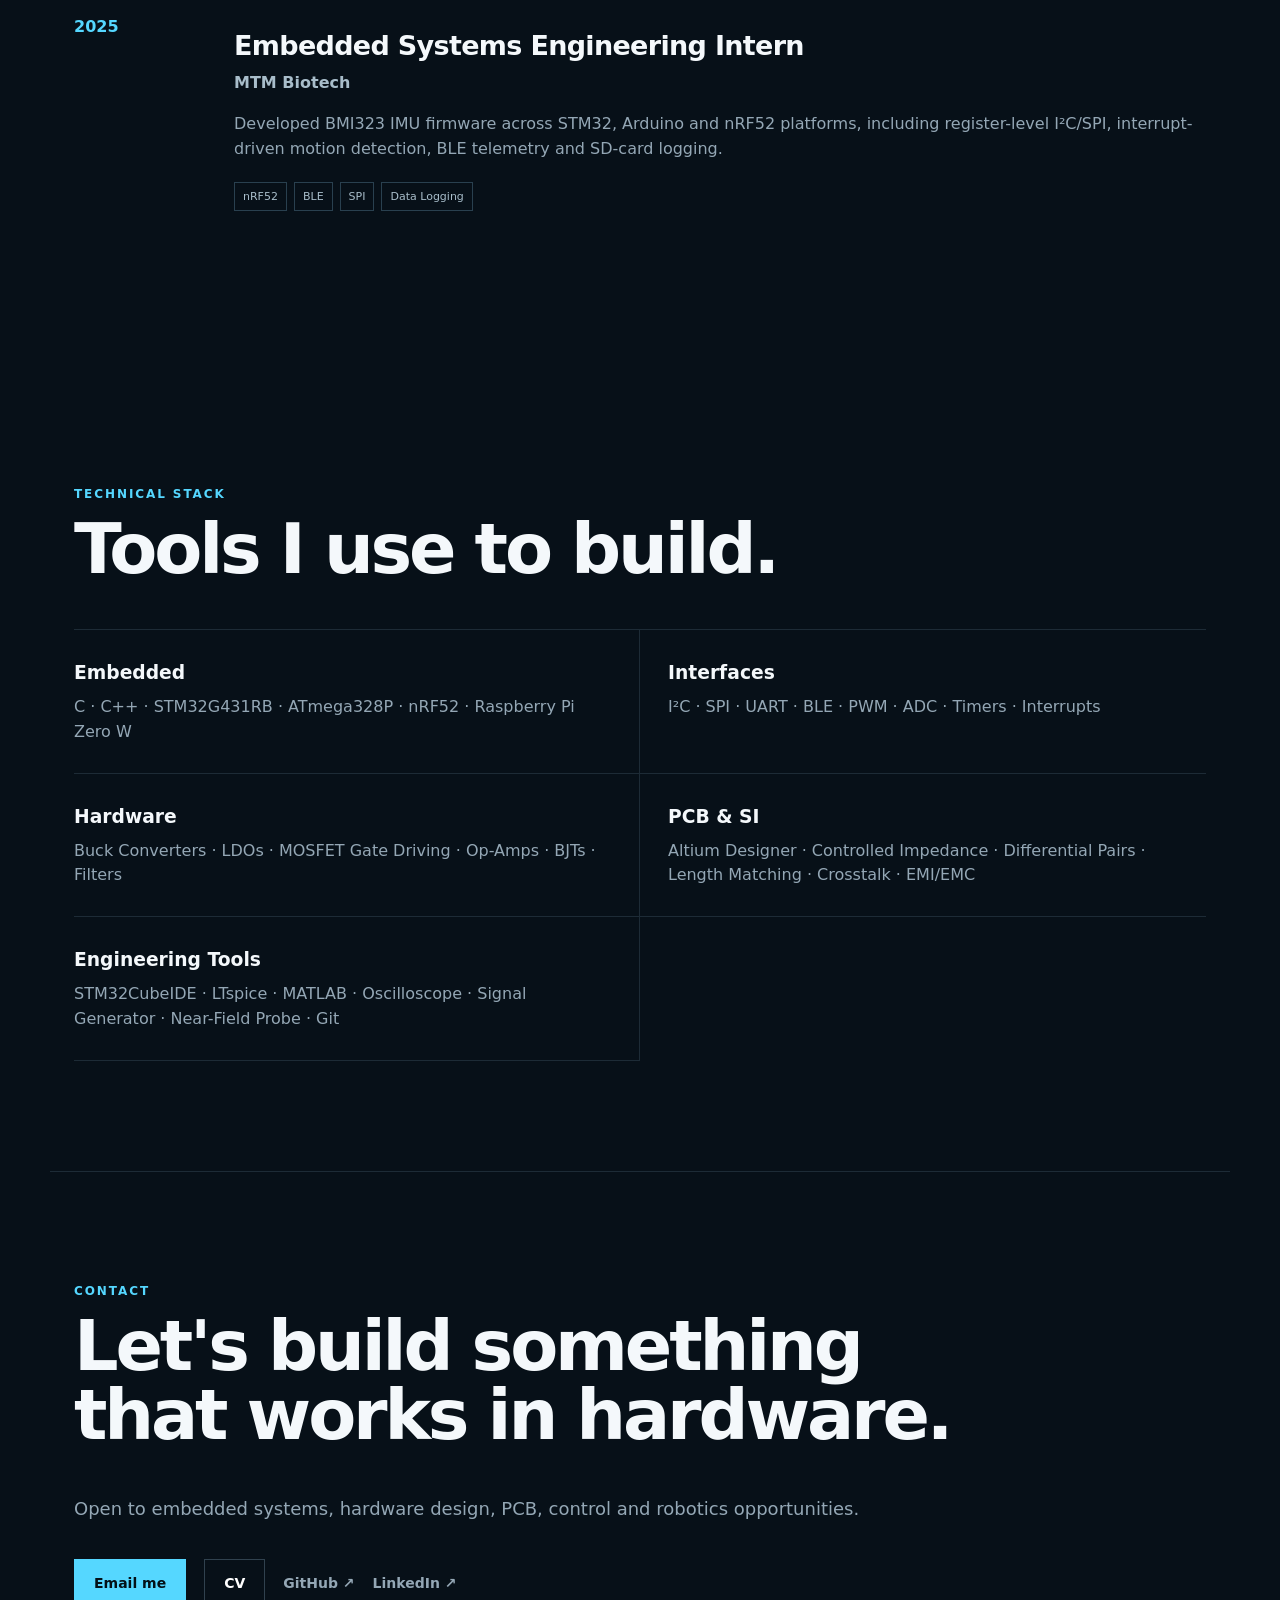
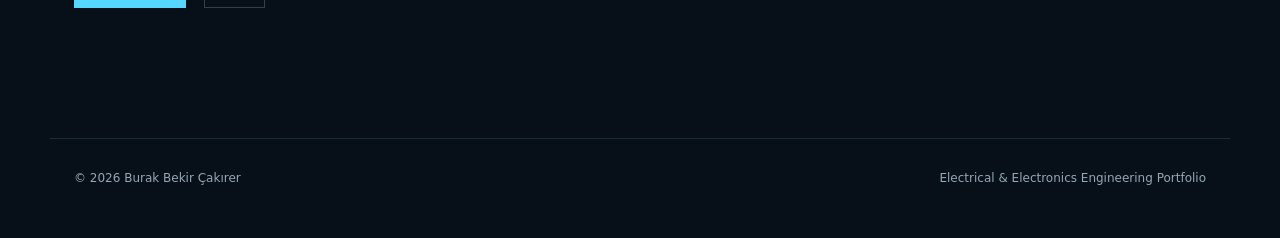
==== commit 005b005c: "Fix" ====
--- a/index.html
+++ b/index.html
@@ -7,9 +7,17 @@
 <link rel="stylesheet" href="styles.css">
 </head>
 <body>
-<header class="nav"><a class="brand" href="#top">BBC<span>.</span></a><nav>
-<a href="#projects">Projects</a><a href="#experience">Experience</a><a href="#stack">Stack</a><a href="#contact">Contact</a>
-</nav></header>
+<header class="site-header">
+<div class="nav">
+  <a class="brand" href="#top">BBC<span>.</span></a>
+  <nav class="nav-links" aria-label="Primary navigation">
+    <a href="#projects">Projects</a>
+    <a href="#experience">Experience</a>
+    <a href="#stack">Stack</a>
+    <a href="#contact">Contact</a>
+  </nav>
+</div>
+</header>
 
 <main id="top">
 <section class="hero">
--- a/styles.css
+++ b/styles.css
@@ -1,3 +1,124 @@
-:root{--bg:#071018;--panel:#0c1721;--line:#1d2b36;--text:#f4f8fb;--muted:#94a7b5;--accent:#55d7ff;--max:1180px}
-*{box-sizing:border-box}html{scroll-behavior:smooth}body{margin:0;background:var(--bg);color:var(--text);font-family:Inter,ui-sans-serif,system-ui,-apple-system,Segoe UI,sans-serif;line-height:1.55}.nav{height:74px;display:flex;align-items:center;justify-content:space-between;max-width:var(--max);margin:auto;padding:0 24px;border-bottom:1px solid var(--line)}.brand{font-weight:900;font-size:22px;color:#fff;text-decoration:none;letter-spacing:-1px}.brand span,.hero h1 span{color:var(--accent)}nav{display:flex;gap:28px}nav a,.textlink{color:var(--muted);text-decoration:none;font-size:14px}nav a:hover,.textlink:hover{color:#fff}main{overflow:hidden}.hero,.section,.contact{max-width:var(--max);margin:auto;padding:110px 24px}.hero{padding-top:120px}.eyebrow,.kicker,.num{font-size:12px;font-weight:800;letter-spacing:.16em;color:var(--accent)}h1{font-size:clamp(64px,10vw,132px);line-height:.82;letter-spacing:-.065em;margin:24px 0 38px;max-width:1000px}h2{font-size:clamp(38px,6vw,70px);line-height:.98;letter-spacing:-.045em;margin:12px 0 45px}.lead{max-width:760px;font-size:21px;color:#b6c6d1}.actions{display:flex;align-items:center;gap:18px;flex-wrap:wrap;margin-top:36px}.btn{border:1px solid #30414e;padding:13px 19px;color:#fff;text-decoration:none;font-weight:700;font-size:14px}.btn.primary{background:var(--accent);color:#031017;border-color:var(--accent)}.metrics{display:grid;grid-template-columns:repeat(3,1fr);border-top:1px solid var(--line);margin-top:90px;padding-top:30px}.metrics div{display:flex;flex-direction:column}.metrics b{font-size:20px}.metrics span{color:var(--muted);font-size:13px}.intro{border-top:1px solid var(--line);display:grid;grid-template-columns:1fr 1fr;gap:80px}.intro p{font-size:20px;color:#b6c6d1;padding-top:35px}.grid{display:grid;grid-template-columns:repeat(2,1fr);gap:18px}.card{border:1px solid var(--line);background:var(--panel);overflow:hidden}.card img{width:100%;height:300px;object-fit:cover;display:block;filter:saturate(.8)}.cardbody{padding:30px}.card h3,.timeline h3{font-size:27px;letter-spacing:-.025em;margin:10px 0}.card p,.timeline p{color:var(--muted)}.card a{color:var(--accent);text-decoration:none;font-weight:700}.tags{display:flex;flex-wrap:wrap;gap:7px;margin:20px 0}.tags span,.status{font-size:11px;border:1px solid #29404f;color:#a8bdca;padding:5px 8px}.status{color:var(--accent)}.validation{border-top:1px solid var(--line)}.evidence{display:grid;grid-template-columns:repeat(3,1fr);gap:16px}.evidence figure{margin:0;border:1px solid var(--line);background:var(--panel)}.evidence img{width:100%;height:260px;object-fit:cover}.evidence figcaption{padding:18px;display:flex;flex-direction:column}.evidence figcaption span{font-size:12px;color:var(--muted)}.timeline article{display:grid;grid-template-columns:130px 1fr;gap:30px;border-top:1px solid var(--line);padding:34px 0}.when{color:var(--accent);font-weight:800}.timeline h4{color:#a8bdca;margin:-5px 0 12px}.stack{display:grid;grid-template-columns:repeat(2,1fr);border-top:1px solid var(--line)}.stack div{padding:28px 28px 28px 0;border-bottom:1px solid var(--line)}.stack div:nth-child(odd){border-right:1px solid var(--line)}.stack div:nth-child(even){padding-left:28px}.stack h3{margin:0 0 8px}.stack p{color:var(--muted);margin:0}.contact{border-top:1px solid var(--line);padding-bottom:130px}.contact p{color:var(--muted);font-size:18px}footer{max-width:var(--max);margin:auto;padding:30px 24px 50px;border-top:1px solid var(--line);color:var(--muted);display:flex;justify-content:space-between;font-size:12px}
-@media(max-width:760px){nav{gap:12px}nav a:nth-child(2),nav a:nth-child(3){display:none}.hero,.section,.contact{padding:80px 20px}.hero{padding-top:90px}.metrics,.intro,.grid,.evidence,.stack{grid-template-columns:1fr}.metrics{gap:20px}.intro{gap:10px}.card img,.evidence img{height:230px}.timeline article{grid-template-columns:1fr;gap:5px}.stack div,.stack div:nth-child(even),.stack div:nth-child(odd){padding:22px 0;border-right:0}.lead{font-size:18px}footer{display:block}footer span{display:block;margin-top:8px}}+
+:root{
+  --bg:#071018;--panel:#0c1721;--line:#1d2b36;--text:#f4f8fb;
+  --muted:#94a7b5;--accent:#55d7ff;--max:1180px;
+}
+*{box-sizing:border-box}
+html{scroll-behavior:smooth}
+body{
+  margin:0;background:var(--bg);color:var(--text);
+  font-family:Inter,ui-sans-serif,system-ui,-apple-system,BlinkMacSystemFont,"Segoe UI",sans-serif;
+  line-height:1.55;
+}
+a{color:inherit}
+.site-header{
+  position:sticky;top:0;z-index:20;
+  background:rgba(7,16,24,.92);backdrop-filter:blur(12px);
+  border-bottom:1px solid var(--line);
+}
+.nav{
+  min-height:74px;max-width:var(--max);margin:0 auto;padding:0 24px;
+  display:flex;align-items:center;justify-content:space-between;gap:32px;
+}
+.brand{
+  display:inline-flex;align-items:center;
+  font-weight:900;font-size:22px;color:#fff;text-decoration:none;letter-spacing:-1px;
+}
+.brand span{color:var(--accent)}
+.nav-links{display:flex;align-items:center;gap:28px;flex-wrap:wrap}
+.nav-links a{
+  display:inline-block;color:var(--muted);text-decoration:none;font-size:14px;font-weight:650;
+}
+.nav-links a:hover{color:#fff}
+main{overflow:hidden}
+.hero,.section,.contact{max-width:var(--max);margin:0 auto;padding:110px 24px}
+.hero{padding-top:120px}
+.eyebrow,.kicker,.num{
+  font-size:12px;font-weight:800;letter-spacing:.16em;color:var(--accent)
+}
+h1{
+  font-size:clamp(64px,10vw,132px);line-height:.82;letter-spacing:-.065em;
+  margin:24px 0 38px;max-width:1000px
+}
+h1 span{color:var(--accent)}
+h2{
+  font-size:clamp(38px,6vw,70px);line-height:.98;letter-spacing:-.045em;
+  margin:12px 0 45px
+}
+.lead{max-width:760px;font-size:21px;color:#b6c6d1}
+.actions{display:flex;align-items:center;gap:18px;flex-wrap:wrap;margin-top:36px}
+.btn{
+  display:inline-flex;align-items:center;justify-content:center;
+  border:1px solid #30414e;padding:13px 19px;color:#fff;text-decoration:none;
+  font-weight:700;font-size:14px;min-height:48px
+}
+.btn.primary{background:var(--accent);color:#031017;border-color:var(--accent)}
+.textlink{color:var(--muted);text-decoration:none;font-size:14px;font-weight:650}
+.textlink:hover{color:#fff}
+.metrics{
+  display:grid;grid-template-columns:repeat(3,minmax(0,1fr));
+  gap:28px;border-top:1px solid var(--line);margin-top:90px;padding-top:30px
+}
+.metrics div{display:flex;flex-direction:column;gap:3px;min-width:0}
+.metrics b{display:block;font-size:20px;line-height:1.2}
+.metrics span{display:block;color:var(--muted);font-size:13px}
+.intro{border-top:1px solid var(--line);display:grid;grid-template-columns:1fr 1fr;gap:80px}
+.intro p{font-size:20px;color:#b6c6d1;padding-top:35px}
+.grid{display:grid;grid-template-columns:repeat(2,minmax(0,1fr));gap:18px}
+.card{border:1px solid var(--line);background:var(--panel);overflow:hidden}
+.card img{width:100%;height:300px;object-fit:cover;display:block;filter:saturate(.8)}
+.cardbody{padding:30px}
+.card h3,.timeline h3{font-size:27px;letter-spacing:-.025em;margin:10px 0}
+.card p,.timeline p{color:var(--muted)}
+.card a{color:var(--accent);text-decoration:none;font-weight:700}
+.tags{display:flex;flex-wrap:wrap;gap:7px;margin:20px 0}
+.tags span,.status{
+  font-size:11px;border:1px solid #29404f;color:#a8bdca;padding:5px 8px
+}
+.status{color:var(--accent)}
+.validation{border-top:1px solid var(--line)}
+.evidence{display:grid;grid-template-columns:repeat(3,minmax(0,1fr));gap:16px}
+.evidence figure{margin:0;border:1px solid var(--line);background:var(--panel)}
+.evidence img{width:100%;height:260px;object-fit:cover;display:block}
+.evidence figcaption{padding:18px;display:flex;flex-direction:column;gap:3px}
+.evidence figcaption span{font-size:12px;color:var(--muted)}
+.timeline article{
+  display:grid;grid-template-columns:130px minmax(0,1fr);gap:30px;
+  border-top:1px solid var(--line);padding:34px 0
+}
+.when{color:var(--accent);font-weight:800}
+.timeline h4{color:#a8bdca;margin:-5px 0 12px}
+.stack{
+  display:grid;grid-template-columns:repeat(2,minmax(0,1fr));
+  border-top:1px solid var(--line)
+}
+.stack div{padding:28px 28px 28px 0;border-bottom:1px solid var(--line)}
+.stack div:nth-child(odd){border-right:1px solid var(--line)}
+.stack div:nth-child(even){padding-left:28px}
+.stack h3{margin:0 0 8px}
+.stack p{color:var(--muted);margin:0}
+.contact{border-top:1px solid var(--line);padding-bottom:130px}
+.contact p{color:var(--muted);font-size:18px}
+footer{
+  max-width:var(--max);margin:0 auto;padding:30px 24px 50px;
+  border-top:1px solid var(--line);color:var(--muted);
+  display:flex;justify-content:space-between;gap:20px;font-size:12px
+}
+@media(max-width:760px){
+  .nav{min-height:68px;padding:0 20px}
+  .nav-links{gap:14px}
+  .nav-links a:nth-child(2),.nav-links a:nth-child(3){display:none}
+  .hero,.section,.contact{padding:80px 20px}
+  .hero{padding-top:90px}
+  .metrics,.intro,.grid,.evidence,.stack{grid-template-columns:1fr}
+  .metrics{gap:20px}
+  .intro{gap:10px}
+  .card img,.evidence img{height:230px}
+  .timeline article{grid-template-columns:1fr;gap:5px}
+  .stack div,.stack div:nth-child(even),.stack div:nth-child(odd){
+    padding:22px 0;border-right:0
+  }
+  .lead{font-size:18px}
+  footer{display:block}
+  footer span{display:block;margin-top:8px}
+}
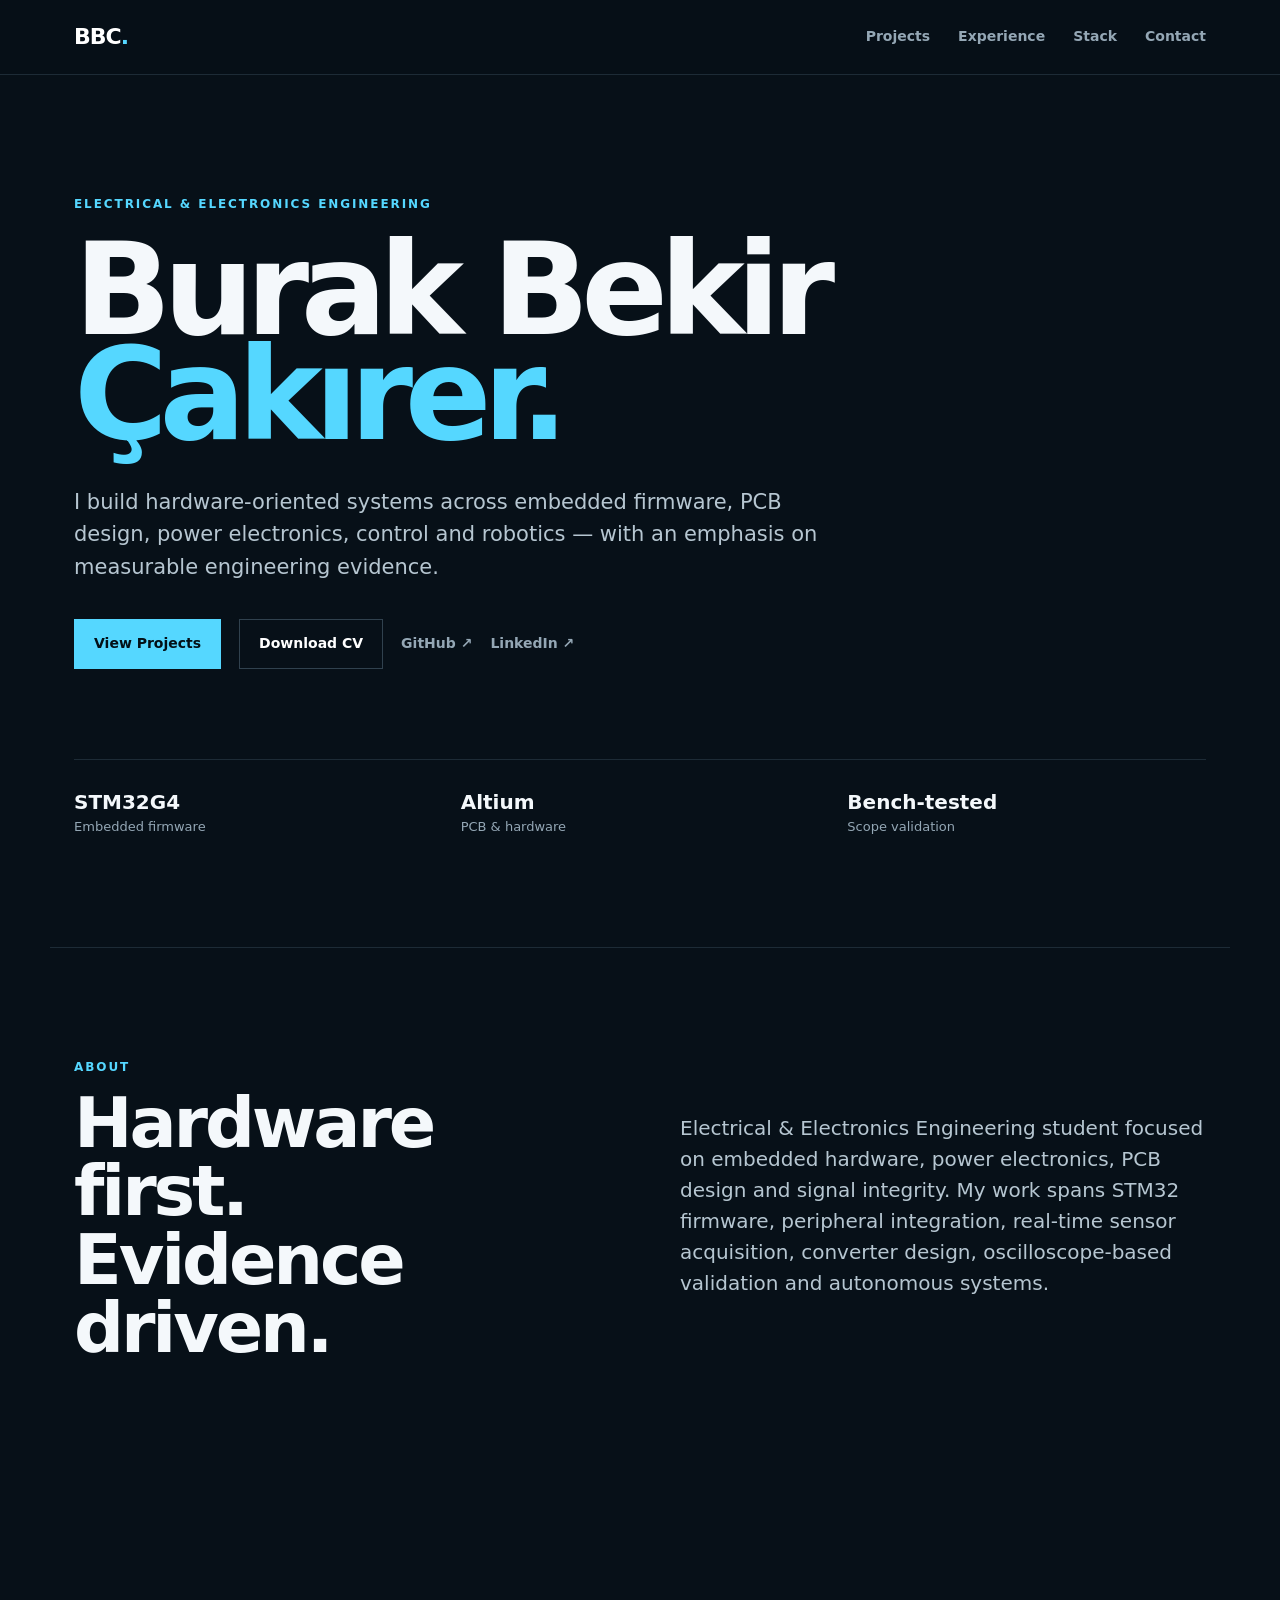
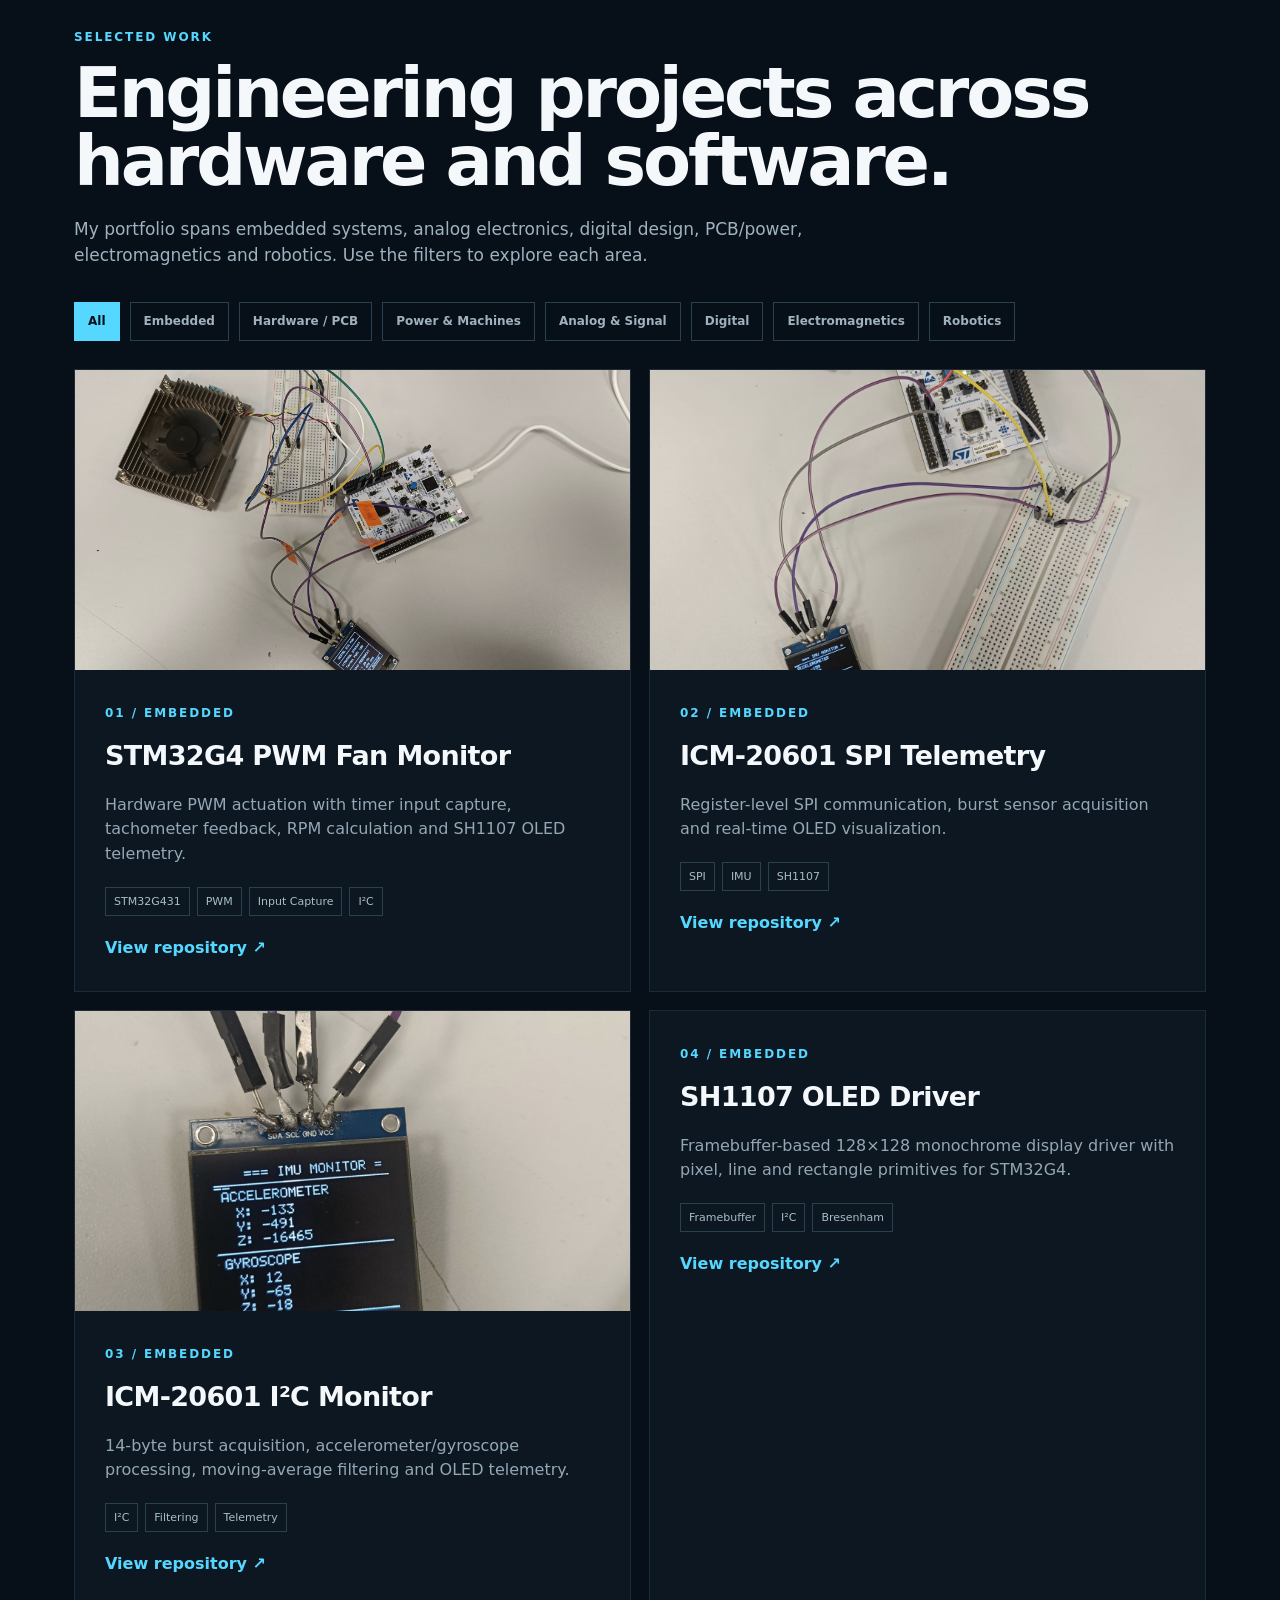
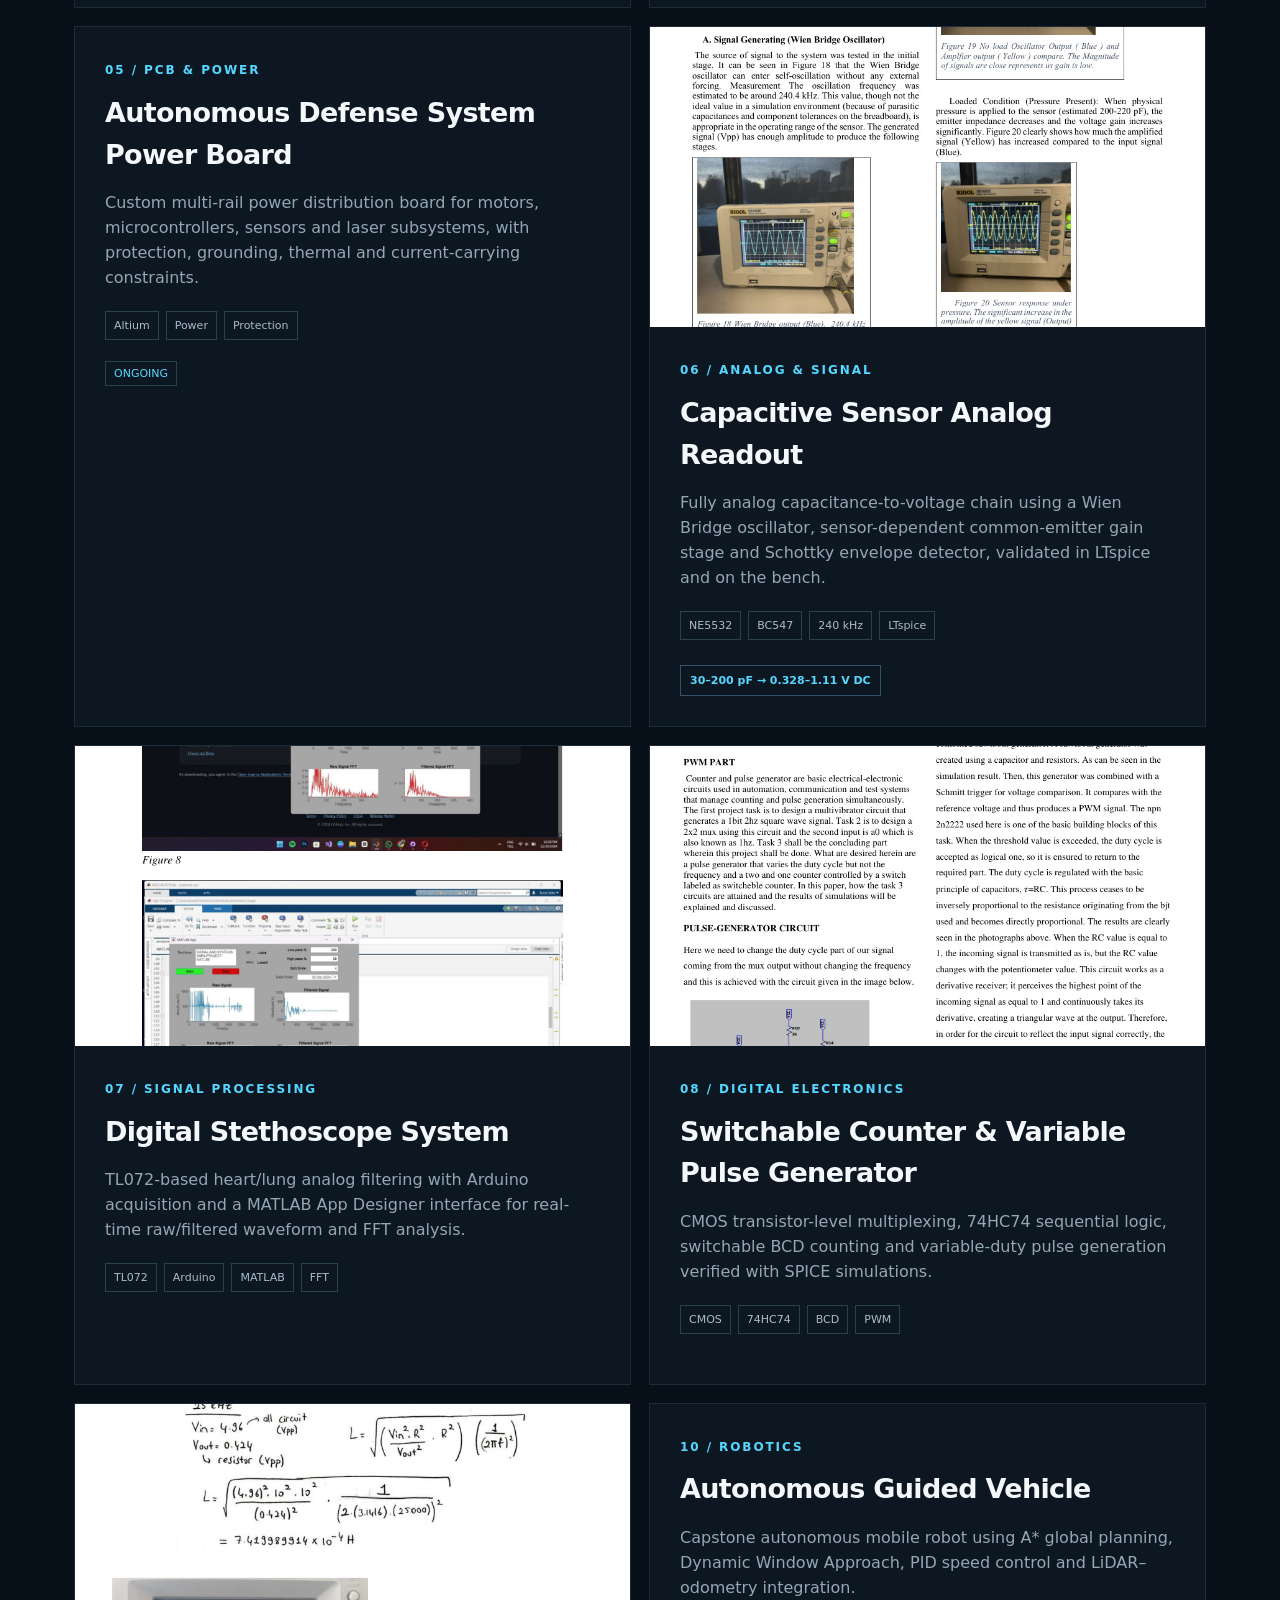
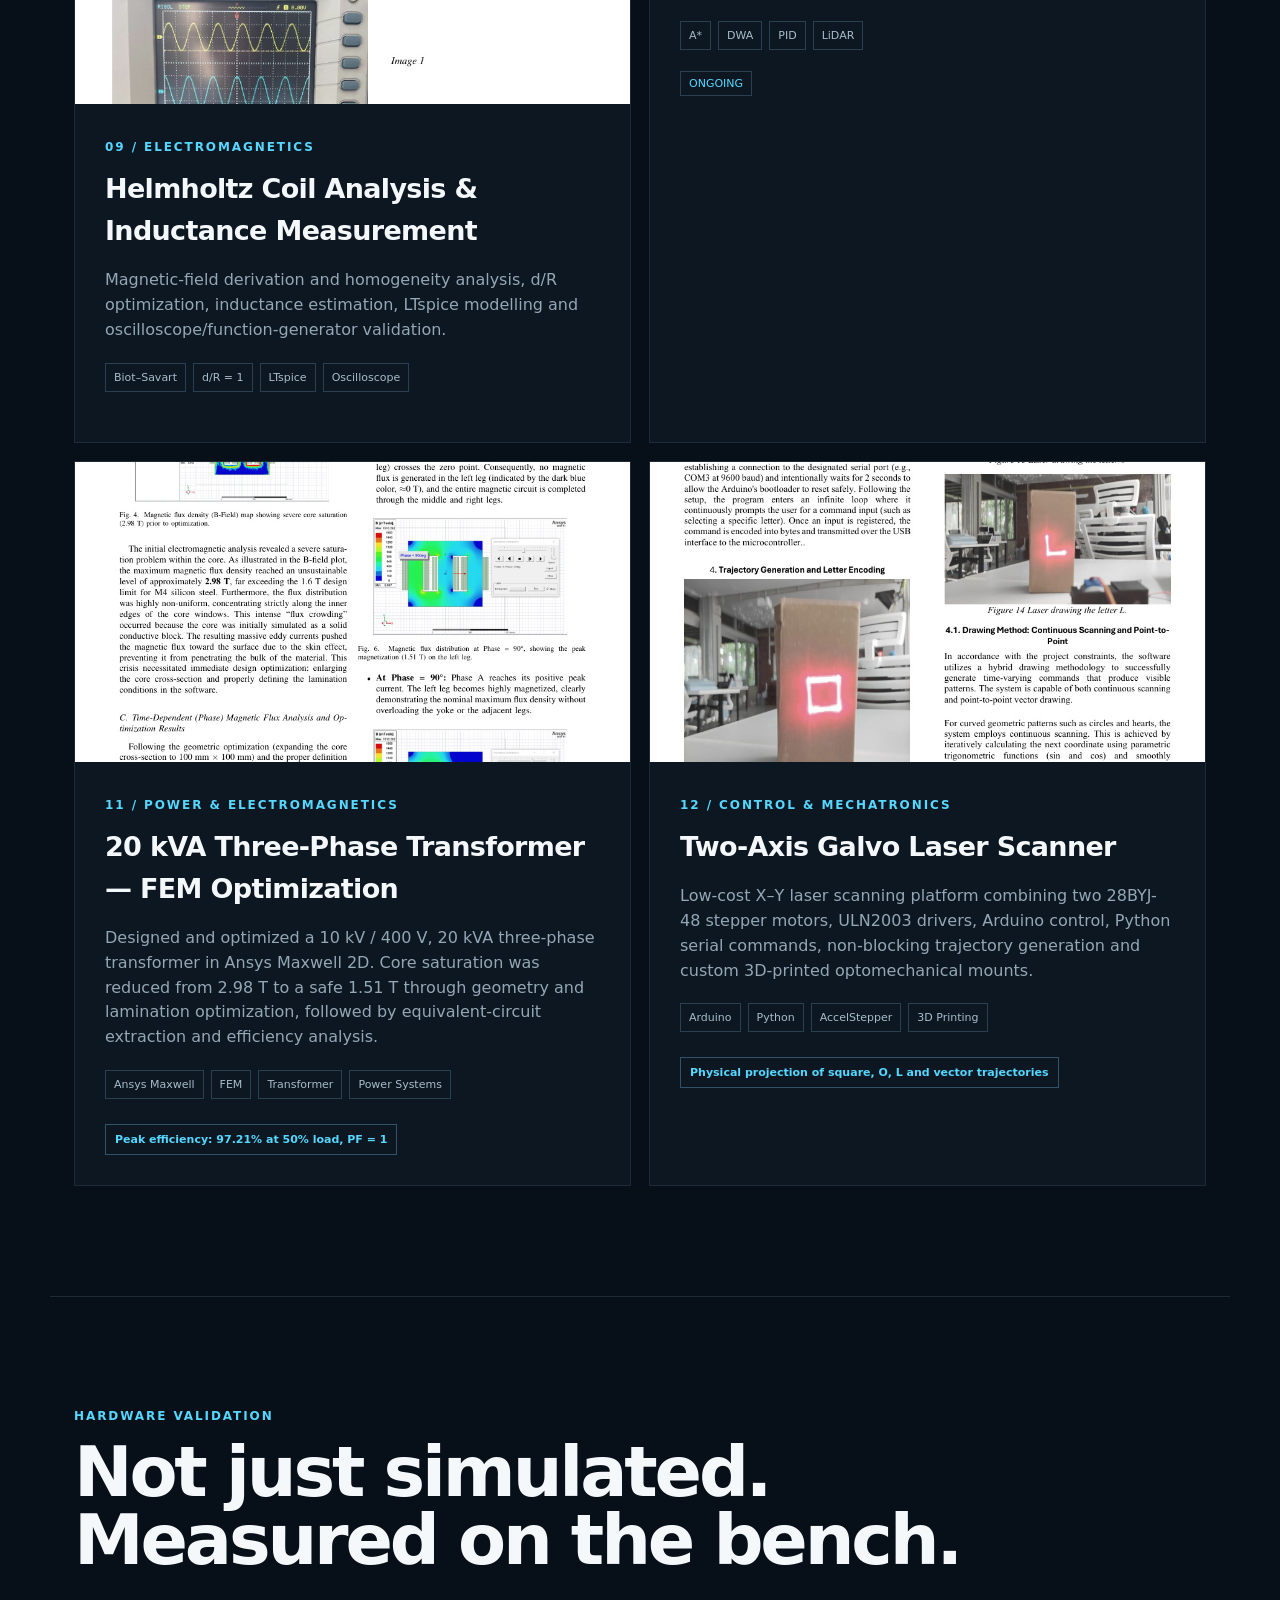
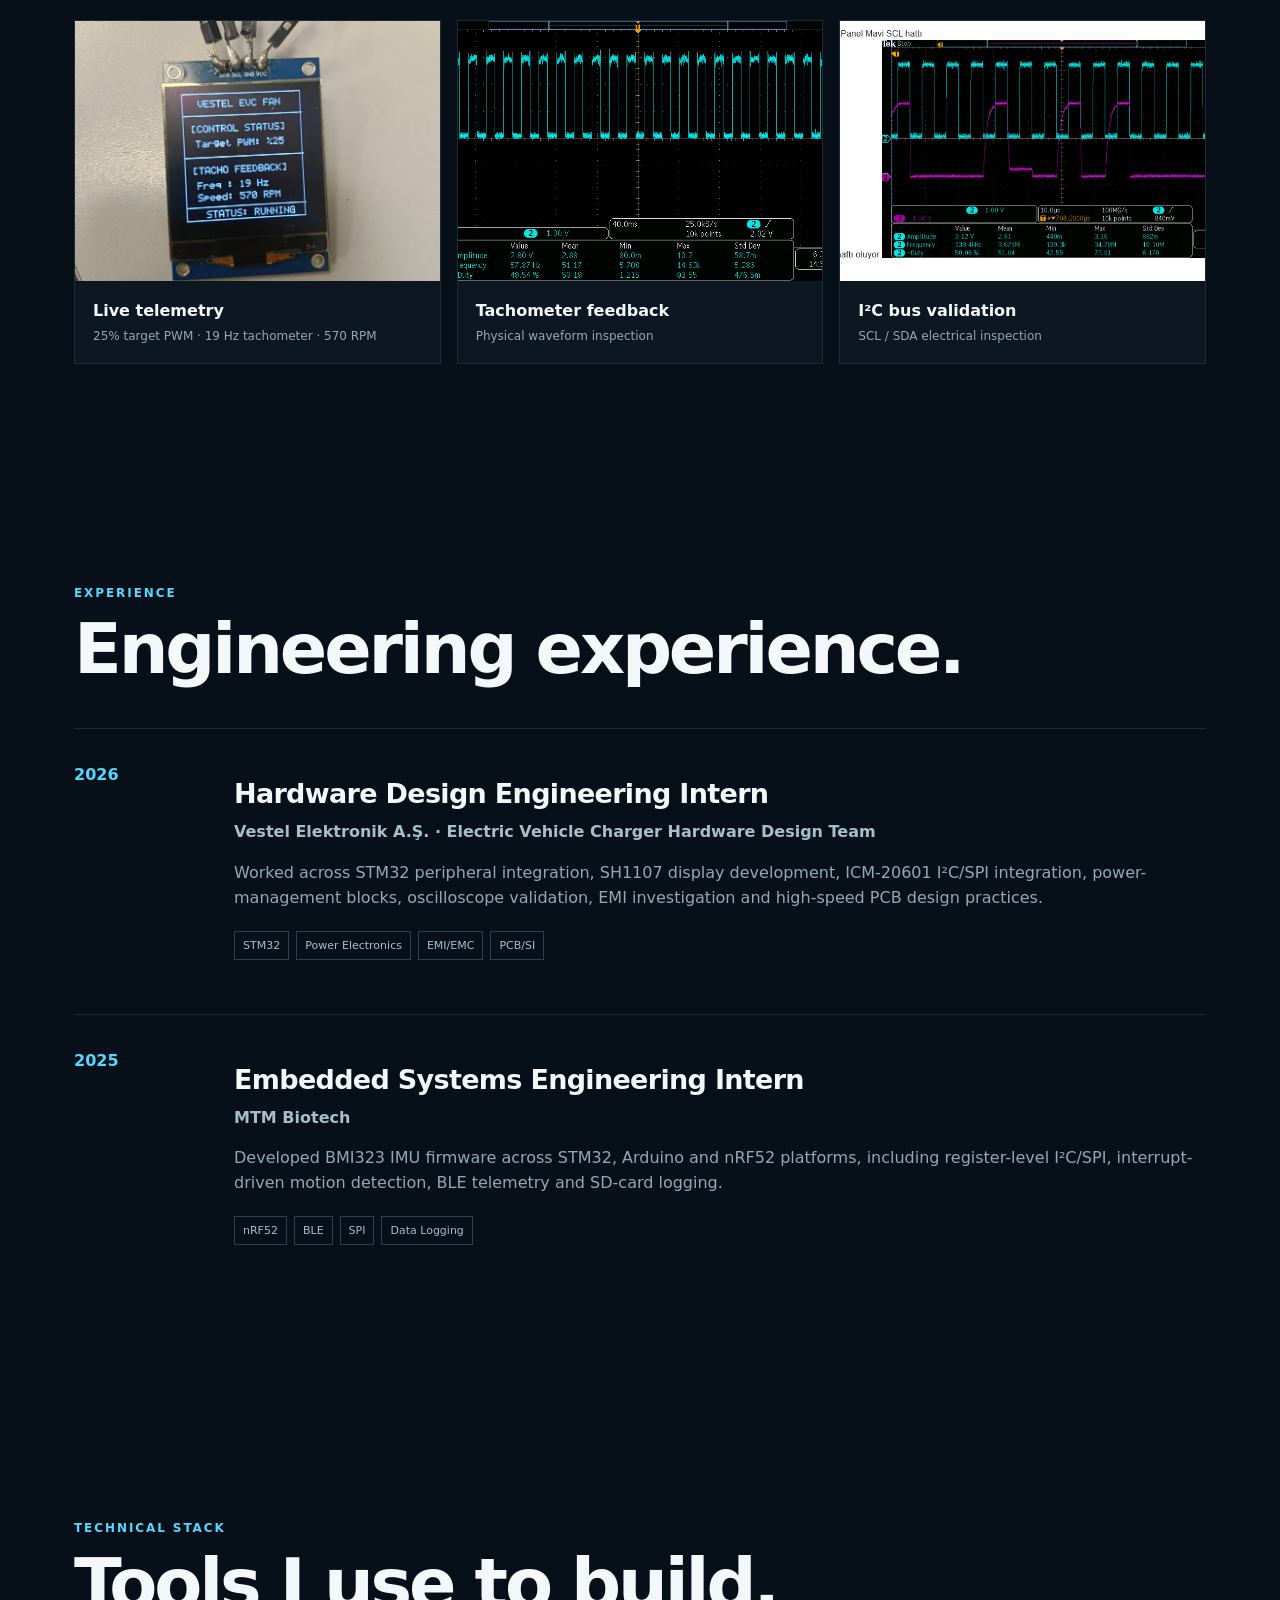
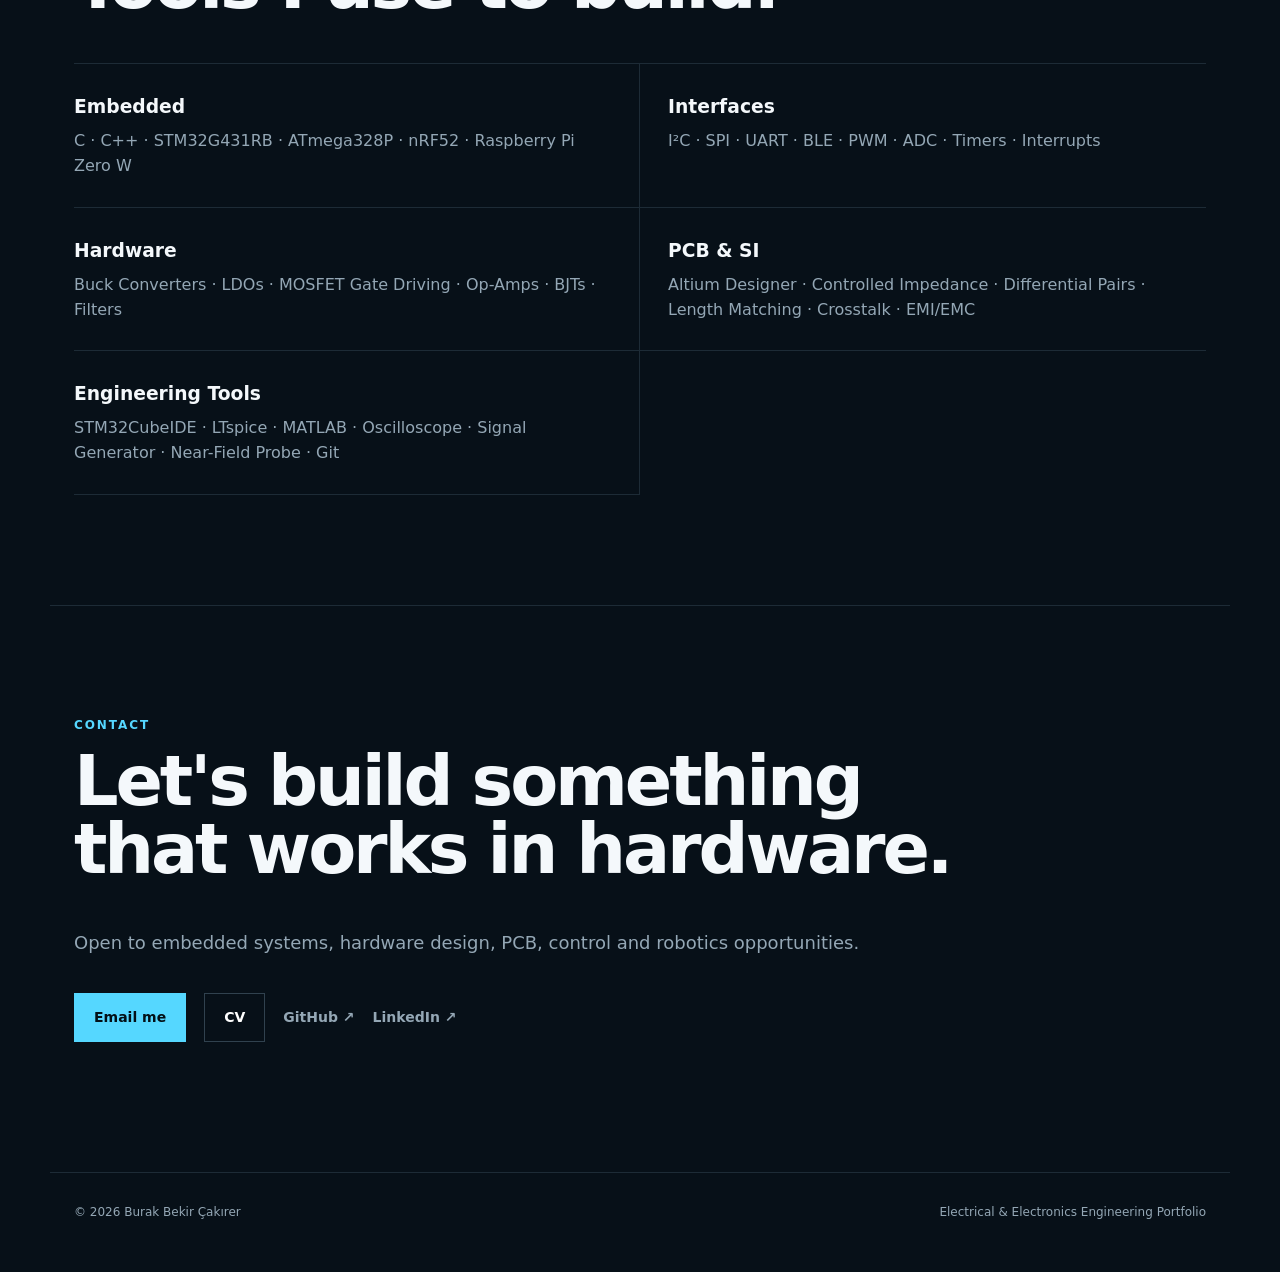
==== commit 4e83b56a: "Add transformer FEM and galvo scanner projects" ====
--- a/index.html
+++ b/index.html
@@ -39,23 +39,79 @@
 </section>
 
 <section id="projects" class="section">
-<div class="kicker">SELECTED WORK</div><h2>Featured engineering projects.</h2>
-<div class="grid">
-<article class="card feature">
+<div class="kicker">SELECTED WORK</div>
+<h2>Engineering projects across hardware and software.</h2>
+<p class="section-lead">My portfolio spans embedded systems, analog electronics, digital design, PCB/power, electromagnetics and robotics. Use the filters to explore each area.</p>
+
+<div class="filters" role="group" aria-label="Project filters">
+  <button class="filter-btn active" data-filter="all">All</button>
+  <button class="filter-btn" data-filter="embedded">Embedded</button>
+  <button class="filter-btn" data-filter="hardware">Hardware / PCB</button>
+  <button class="filter-btn" data-filter="power">Power & Machines</button>
+  <button class="filter-btn" data-filter="analog">Analog & Signal</button>
+  <button class="filter-btn" data-filter="digital">Digital</button>
+  <button class="filter-btn" data-filter="em">Electromagnetics</button>
+  <button class="filter-btn" data-filter="robotics">Robotics</button>
+</div>
+
+<div class="grid project-grid">
+<article class="card project-card" data-category="embedded">
 <img src="assets/images/fan-prototype.jpg" alt="STM32 PWM fan prototype">
 <div class="cardbody"><span class="num">01 / EMBEDDED</span><h3>STM32G4 PWM Fan Monitor</h3><p>Hardware PWM actuation with timer input capture, tachometer feedback, RPM calculation and SH1107 OLED telemetry.</p><div class="tags"><span>STM32G431</span><span>PWM</span><span>Input Capture</span><span>I²C</span></div><a href="https://github.com/burakcakirer/stm32g4-pwm-fan-monitor">View repository ↗</a></div>
 </article>
-<article class="card">
+
+<article class="card project-card" data-category="embedded">
 <img src="assets/images/imu-setup.jpg" alt="STM32 ICM-20601 IMU setup">
-<div class="cardbody"><span class="num">02 / SENSORS</span><h3>ICM-20601 SPI Telemetry</h3><p>Register-level SPI communication, burst sensor acquisition and real-time OLED visualization.</p><div class="tags"><span>SPI</span><span>IMU</span><span>SH1107</span></div><a href="https://github.com/burakcakirer/stm32g4-icm20601-spi-telemetry">View repository ↗</a></div>
+<div class="cardbody"><span class="num">02 / EMBEDDED</span><h3>ICM-20601 SPI Telemetry</h3><p>Register-level SPI communication, burst sensor acquisition and real-time OLED visualization.</p><div class="tags"><span>SPI</span><span>IMU</span><span>SH1107</span></div><a href="https://github.com/burakcakirer/stm32g4-icm20601-spi-telemetry">View repository ↗</a></div>
 </article>
-<article class="card">
+
+<article class="card project-card" data-category="embedded">
 <img src="assets/images/imu-oled.jpg" alt="IMU telemetry on OLED">
-<div class="cardbody"><span class="num">03 / DATA ACQUISITION</span><h3>ICM-20601 I²C Monitor</h3><p>14-byte burst acquisition, accelerometer/gyroscope processing, moving-average filtering and OLED telemetry.</p><div class="tags"><span>I²C</span><span>Filtering</span><span>Telemetry</span></div><a href="https://github.com/burakcakirer/stm32g4-icm20601-i2c-monitor">View repository ↗</a></div>
+<div class="cardbody"><span class="num">03 / EMBEDDED</span><h3>ICM-20601 I²C Monitor</h3><p>14-byte burst acquisition, accelerometer/gyroscope processing, moving-average filtering and OLED telemetry.</p><div class="tags"><span>I²C</span><span>Filtering</span><span>Telemetry</span></div><a href="https://github.com/burakcakirer/stm32g4-icm20601-i2c-monitor">View repository ↗</a></div>
 </article>
-<article class="card textcard"><div class="cardbody"><span class="num">04 / PCB DESIGN</span><h3>Autonomous Defense System Power Board</h3><p>Custom multi-rail power distribution board for motors, microcontrollers, sensors and laser subsystems, with protection, grounding, thermal and current-carrying constraints.</p><div class="tags"><span>Altium</span><span>Power</span><span>Protection</span></div><span class="status">ONGOING</span></div></article>
-<article class="card textcard"><div class="cardbody"><span class="num">05 / ROBOTICS</span><h3>Autonomous Guided Vehicle</h3><p>Capstone autonomous mobile robot using A* global planning, Dynamic Window Approach, PID speed control and LiDAR–odometry integration.</p><div class="tags"><span>A*</span><span>DWA</span><span>PID</span><span>LiDAR</span></div><span class="status">ONGOING</span></div></article>
-<article class="card textcard"><div class="cardbody"><span class="num">06 / ANALOG</span><h3>Touch Sensor Interface</h3><p>Analog readout converting small capacitance changes into a repeatable DC output using AC excitation, discrete transistor amplification and AC–DC conversion.</p><div class="tags"><span>Analog</span><span>BJT</span><span>LTspice</span></div></div></article>
+
+<article class="card project-card textcard" data-category="embedded">
+<div class="cardbody"><span class="num">04 / EMBEDDED</span><h3>SH1107 OLED Driver</h3><p>Framebuffer-based 128×128 monochrome display driver with pixel, line and rectangle primitives for STM32G4.</p><div class="tags"><span>Framebuffer</span><span>I²C</span><span>Bresenham</span></div><a href="https://github.com/burakcakirer/stm32g4-sh1107-display-driver">View repository ↗</a></div>
+</article>
+
+<article class="card project-card textcard" data-category="hardware">
+<div class="cardbody"><span class="num">05 / PCB & POWER</span><h3>Autonomous Defense System Power Board</h3><p>Custom multi-rail power distribution board for motors, microcontrollers, sensors and laser subsystems, with protection, grounding, thermal and current-carrying constraints.</p><div class="tags"><span>Altium</span><span>Power</span><span>Protection</span></div><span class="status">ONGOING</span></div>
+</article>
+
+<article class="card project-card" data-category="analog">
+<img src="assets/images/capacitive-sensor.jpg" alt="Capacitive sensor analog readout laboratory validation">
+<div class="cardbody"><span class="num">06 / ANALOG & SIGNAL</span><h3>Capacitive Sensor Analog Readout</h3><p>Fully analog capacitance-to-voltage chain using a Wien Bridge oscillator, sensor-dependent common-emitter gain stage and Schottky envelope detector, validated in LTspice and on the bench.</p><div class="tags"><span>NE5532</span><span>BC547</span><span>240 kHz</span><span>LTspice</span></div><span class="result-chip">30–200 pF → 0.328–1.11 V DC</span></div>
+</article>
+
+<article class="card project-card" data-category="analog">
+<img src="assets/images/digital-stethoscope.jpg" alt="MATLAB digital stethoscope GUI">
+<div class="cardbody"><span class="num">07 / SIGNAL PROCESSING</span><h3>Digital Stethoscope System</h3><p>TL072-based heart/lung analog filtering with Arduino acquisition and a MATLAB App Designer interface for real-time raw/filtered waveform and FFT analysis.</p><div class="tags"><span>TL072</span><span>Arduino</span><span>MATLAB</span><span>FFT</span></div></div>
+</article>
+
+<article class="card project-card" data-category="digital">
+<img src="assets/images/switchable-counter.jpg" alt="Switchable counter and pulse generator simulation">
+<div class="cardbody"><span class="num">08 / DIGITAL ELECTRONICS</span><h3>Switchable Counter & Variable Pulse Generator</h3><p>CMOS transistor-level multiplexing, 74HC74 sequential logic, switchable BCD counting and variable-duty pulse generation verified with SPICE simulations.</p><div class="tags"><span>CMOS</span><span>74HC74</span><span>BCD</span><span>PWM</span></div></div>
+</article>
+
+<article class="card project-card" data-category="em">
+<img src="assets/images/helmholtz-coil.jpg" alt="Helmholtz coil inductance measurement">
+<div class="cardbody"><span class="num">09 / ELECTROMAGNETICS</span><h3>Helmholtz Coil Analysis & Inductance Measurement</h3><p>Magnetic-field derivation and homogeneity analysis, d/R optimization, inductance estimation, LTspice modelling and oscilloscope/function-generator validation.</p><div class="tags"><span>Biot–Savart</span><span>d/R = 1</span><span>LTspice</span><span>Oscilloscope</span></div></div>
+</article>
+
+<article class="card project-card textcard" data-category="robotics">
+<div class="cardbody"><span class="num">10 / ROBOTICS</span><h3>Autonomous Guided Vehicle</h3><p>Capstone autonomous mobile robot using A* global planning, Dynamic Window Approach, PID speed control and LiDAR–odometry integration.</p><div class="tags"><span>A*</span><span>DWA</span><span>PID</span><span>LiDAR</span></div><span class="status">ONGOING</span></div>
+</article>
+
+<article class="card project-card" data-category="power">
+<img src="assets/images/transformer-fea.jpg" alt="Ansys Maxwell transformer magnetic flux density analysis">
+<div class="cardbody"><span class="num">11 / POWER & ELECTROMAGNETICS</span><h3>20 kVA Three-Phase Transformer — FEM Optimization</h3><p>Designed and optimized a 10 kV / 400 V, 20 kVA three-phase transformer in Ansys Maxwell 2D. Core saturation was reduced from 2.98 T to a safe 1.51 T through geometry and lamination optimization, followed by equivalent-circuit extraction and efficiency analysis.</p><div class="tags"><span>Ansys Maxwell</span><span>FEM</span><span>Transformer</span><span>Power Systems</span></div><span class="result-chip">Peak efficiency: 97.21% at 50% load, PF = 1</span></div>
+</article>
+
+<article class="card project-card" data-category="robotics">
+<img src="assets/images/galvo-scanner.jpg" alt="Two-axis laser scanner drawing physical patterns">
+<div class="cardbody"><span class="num">12 / CONTROL & MECHATRONICS</span><h3>Two-Axis Galvo Laser Scanner</h3><p>Low-cost X–Y laser scanning platform combining two 28BYJ-48 stepper motors, ULN2003 drivers, Arduino control, Python serial commands, non-blocking trajectory generation and custom 3D-printed optomechanical mounts.</p><div class="tags"><span>Arduino</span><span>Python</span><span>AccelStepper</span><span>3D Printing</span></div><span class="result-chip">Physical projection of square, O, L and vector trajectories</span></div>
+</article>
+
 </div>
 </section>
 
@@ -94,4 +150,5 @@
 </section>
 </main>
 <footer>© 2026 Burak Bekir Çakırer <span>Electrical & Electronics Engineering Portfolio</span></footer>
+<script src="script.js"></script>
 </body></html>
--- a/styles.css
+++ b/styles.css
@@ -122,3 +122,17 @@
   footer{display:block}
   footer span{display:block;margin-top:8px}
 }
+
+.section-lead{max-width:760px;color:#9fb2bf;font-size:17px;margin:-25px 0 34px}
+.filters{display:flex;flex-wrap:wrap;gap:10px;margin-bottom:28px}
+.filter-btn{
+  appearance:none;background:transparent;color:#9fb2bf;border:1px solid #29404f;
+  padding:9px 13px;font:inherit;font-size:12px;font-weight:750;cursor:pointer
+}
+.filter-btn:hover,.filter-btn.active{color:#031017;background:var(--accent);border-color:var(--accent)}
+.project-card{transition:opacity .2s ease,transform .2s ease}
+.project-card.hidden{display:none}
+.result-chip{
+  display:inline-block;margin-top:5px;padding:6px 9px;border:1px solid #315268;
+  color:var(--accent);font-size:11px;font-weight:750
+}
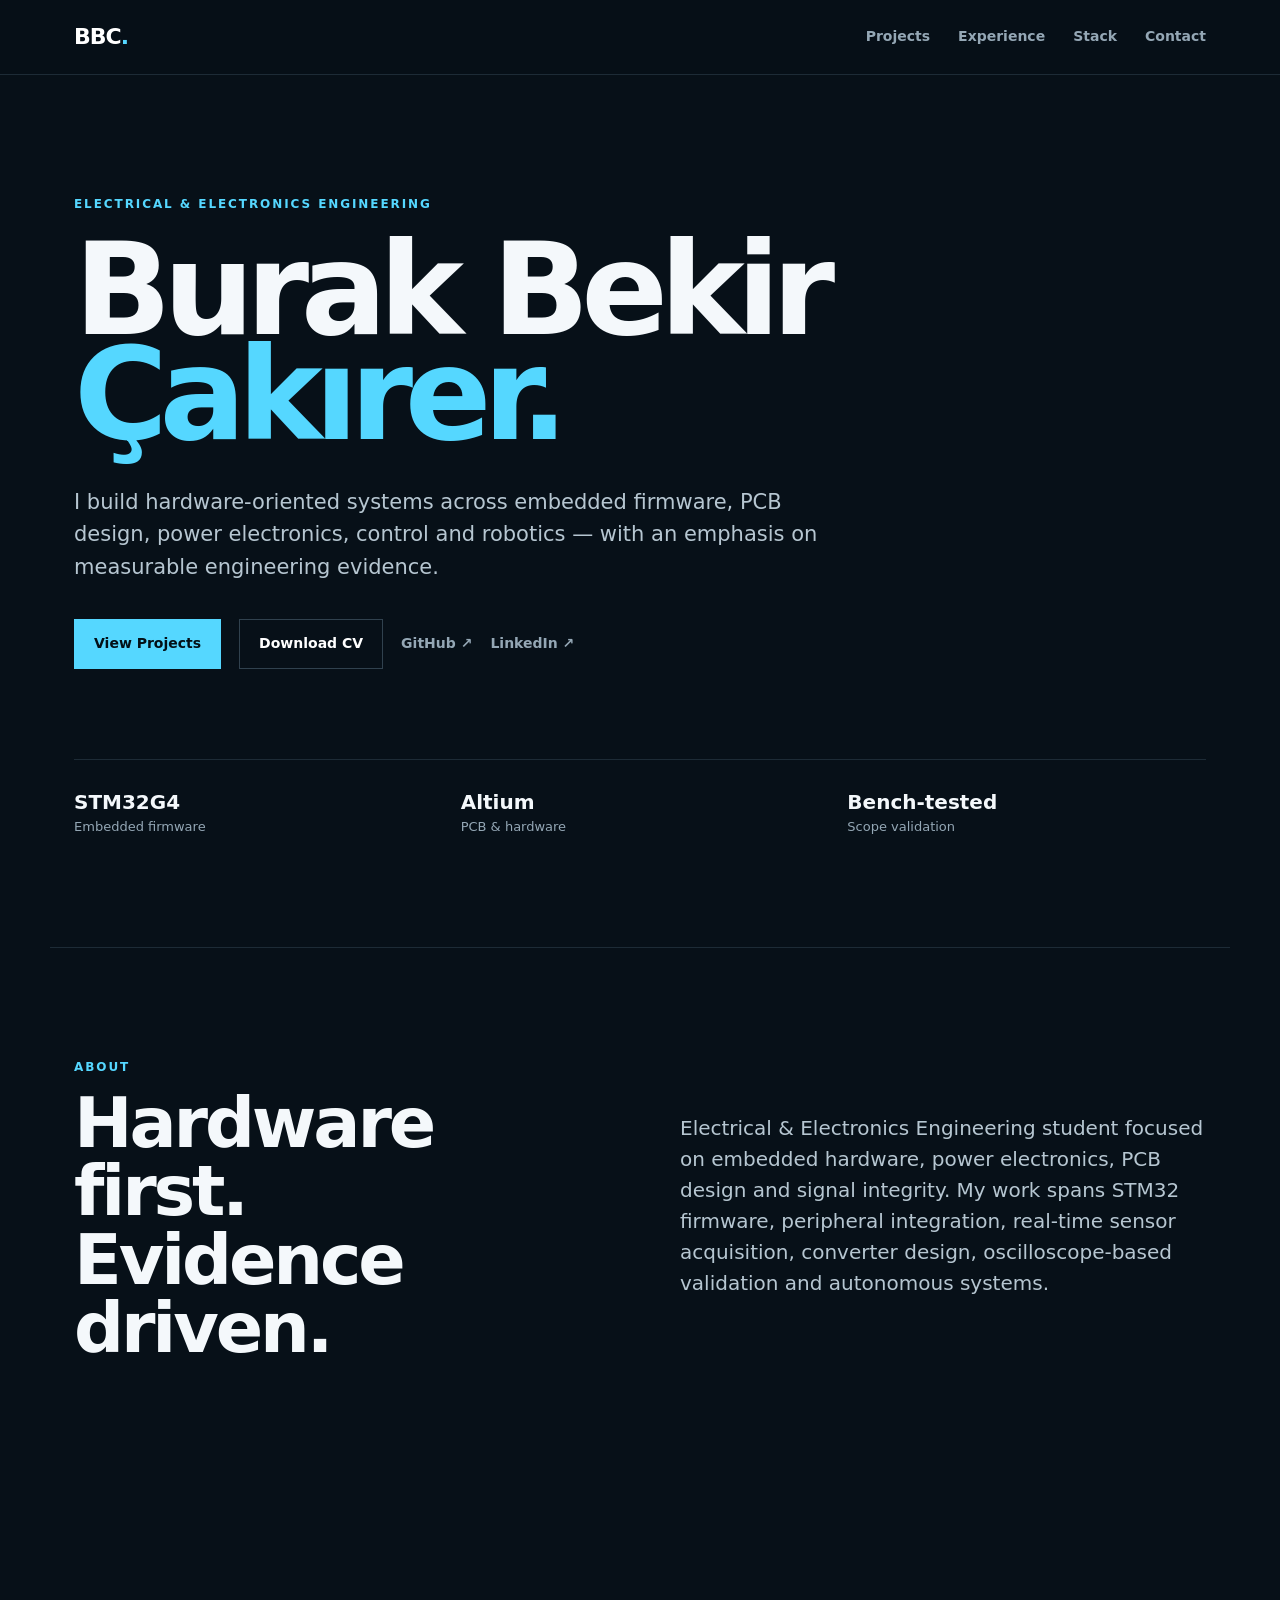
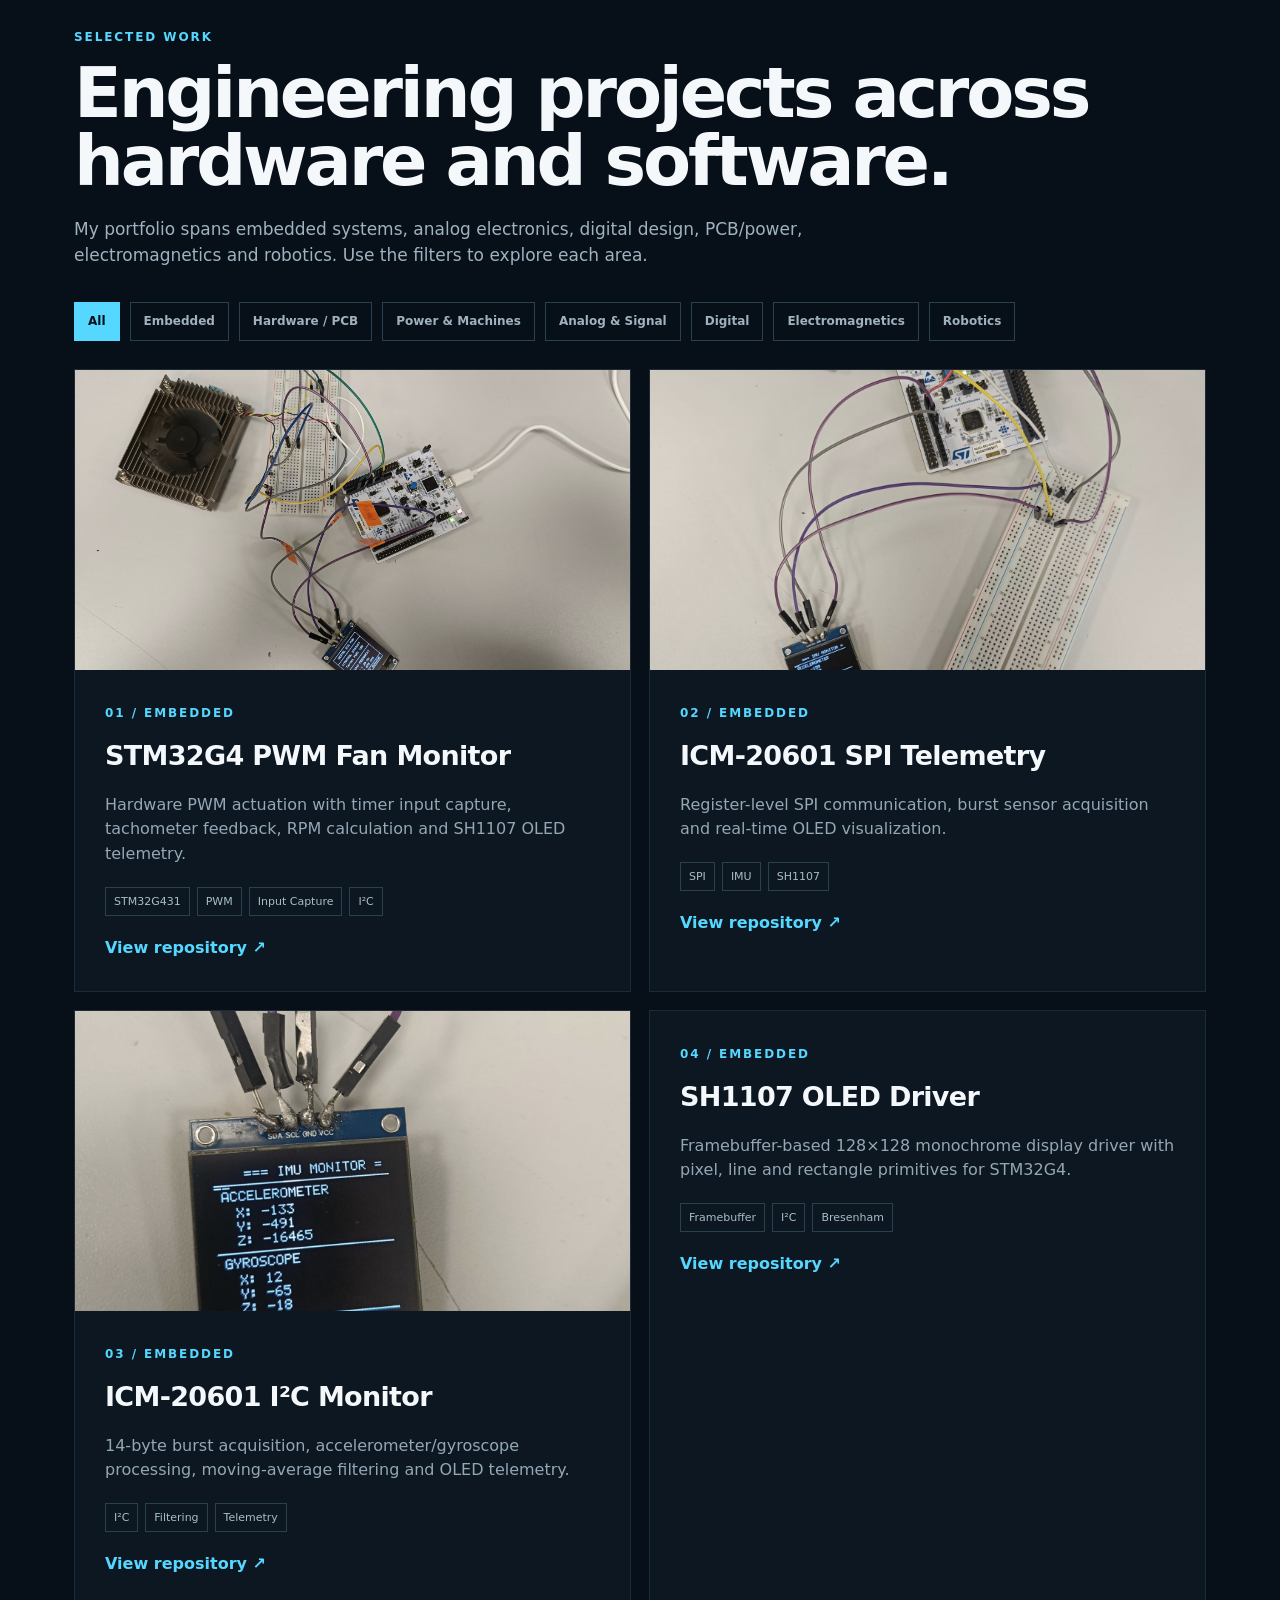
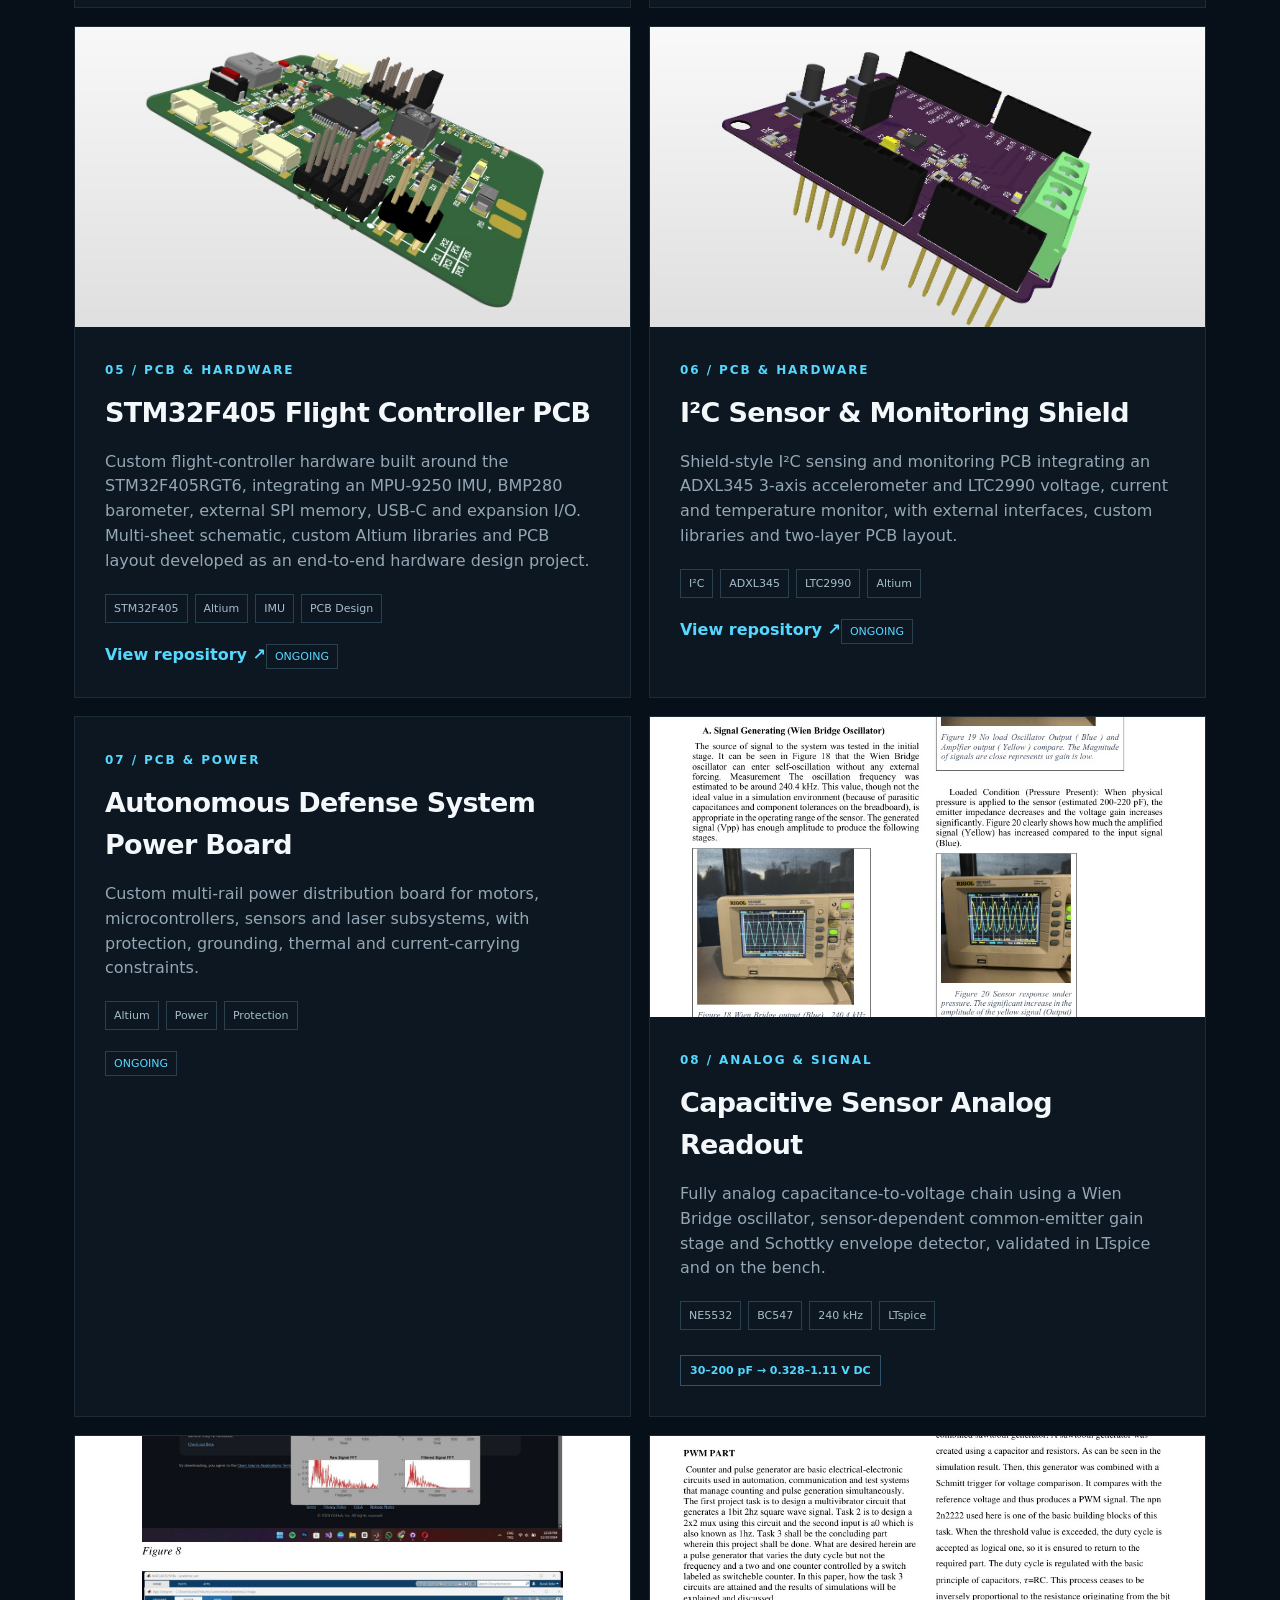
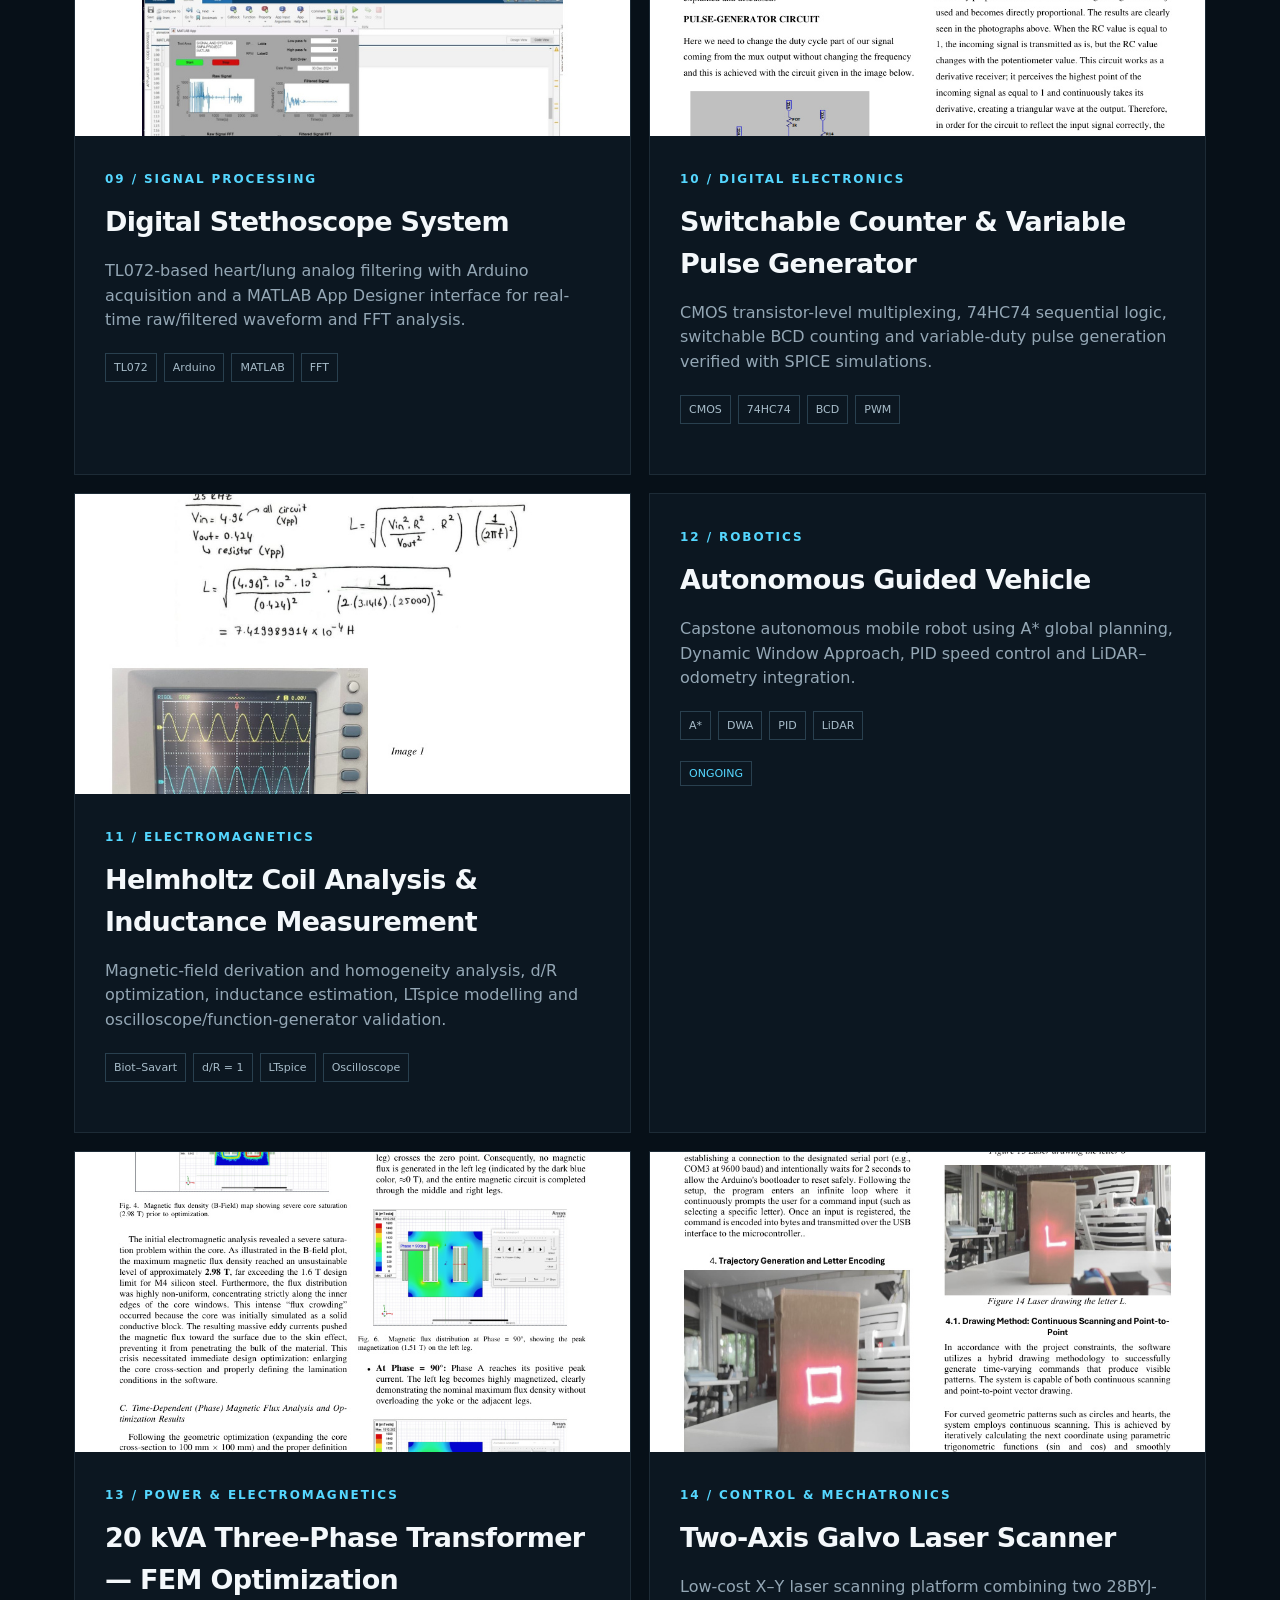
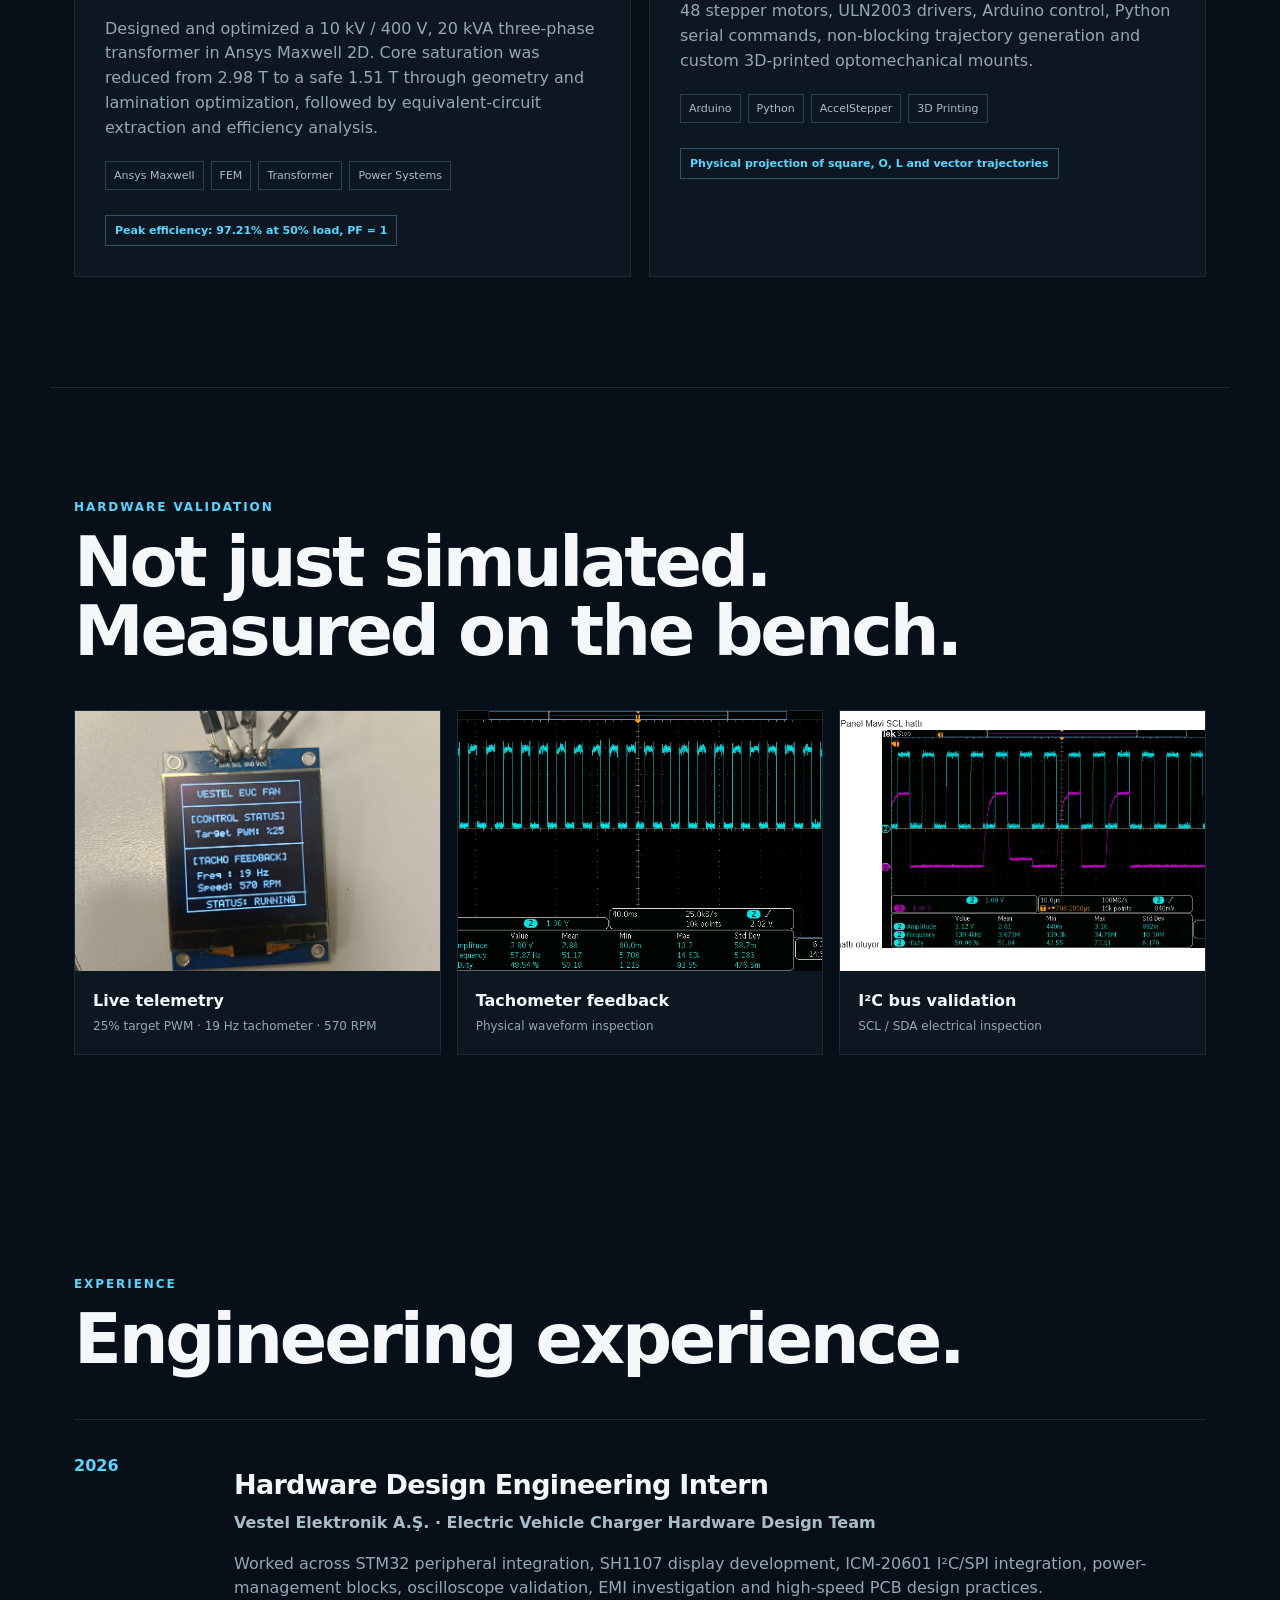
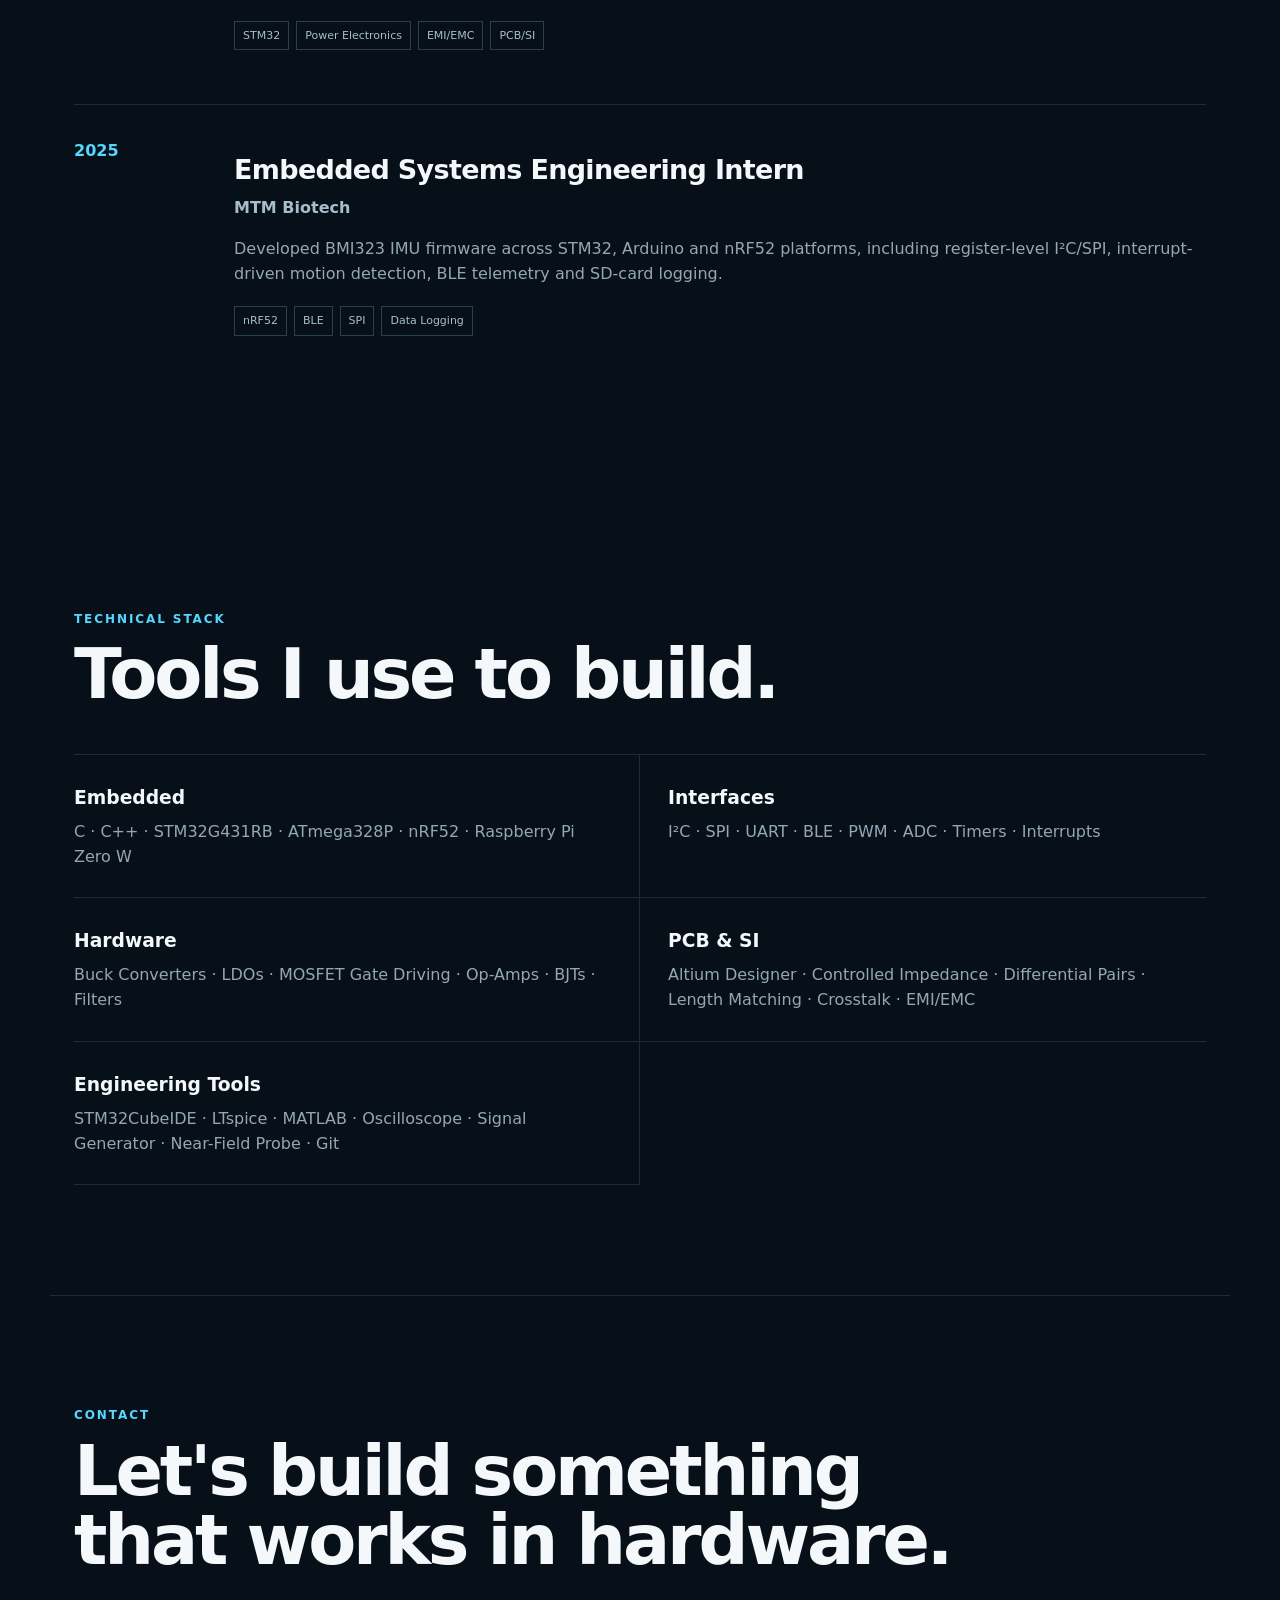
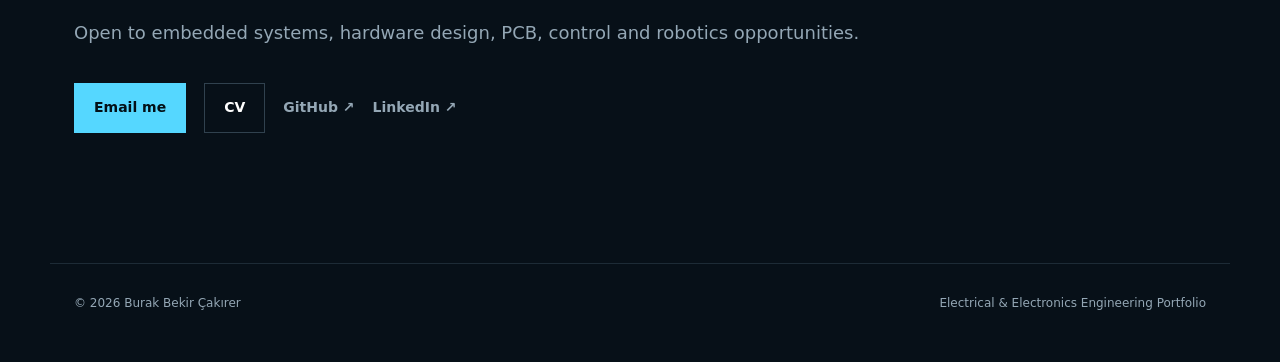
==== commit 408b1409: "Add STM32F405 and I2C PCB projects Add two Altium PCB design projects with 3D renders, technical det" ====
--- a/index.html
+++ b/index.html
@@ -74,42 +74,52 @@
 <div class="cardbody"><span class="num">04 / EMBEDDED</span><h3>SH1107 OLED Driver</h3><p>Framebuffer-based 128×128 monochrome display driver with pixel, line and rectangle primitives for STM32G4.</p><div class="tags"><span>Framebuffer</span><span>I²C</span><span>Bresenham</span></div><a href="https://github.com/burakcakirer/stm32g4-sh1107-display-driver">View repository ↗</a></div>
 </article>
 
+<article class="card project-card" data-category="hardware">
+<img src="assets/images/flight-controller-pcb.jpg" alt="STM32F405 flight controller PCB 3D render">
+<div class="cardbody"><span class="num">05 / PCB & HARDWARE</span><h3>STM32F405 Flight Controller PCB</h3><p>Custom flight-controller hardware built around the STM32F405RGT6, integrating an MPU-9250 IMU, BMP280 barometer, external SPI memory, USB-C and expansion I/O. Multi-sheet schematic, custom Altium libraries and PCB layout developed as an end-to-end hardware design project.</p><div class="tags"><span>STM32F405</span><span>Altium</span><span>IMU</span><span>PCB Design</span></div><a href="https://github.com/burakcakirer/stm32f405-flight-controller-pcb">View repository ↗</a><span class="status">ONGOING</span></div>
+</article>
+
+<article class="card project-card" data-category="hardware">
+<img src="assets/images/i2c-shield-pcb.jpg" alt="I2C sensor and monitoring shield PCB 3D render">
+<div class="cardbody"><span class="num">06 / PCB & HARDWARE</span><h3>I²C Sensor & Monitoring Shield</h3><p>Shield-style I²C sensing and monitoring PCB integrating an ADXL345 3-axis accelerometer and LTC2990 voltage, current and temperature monitor, with external interfaces, custom libraries and two-layer PCB layout.</p><div class="tags"><span>I²C</span><span>ADXL345</span><span>LTC2990</span><span>Altium</span></div><a href="https://github.com/burakcakirer/i2c-sensor-monitoring-shield-pcb">View repository ↗</a><span class="status">ONGOING</span></div>
+</article>
+
 <article class="card project-card textcard" data-category="hardware">
-<div class="cardbody"><span class="num">05 / PCB & POWER</span><h3>Autonomous Defense System Power Board</h3><p>Custom multi-rail power distribution board for motors, microcontrollers, sensors and laser subsystems, with protection, grounding, thermal and current-carrying constraints.</p><div class="tags"><span>Altium</span><span>Power</span><span>Protection</span></div><span class="status">ONGOING</span></div>
+<div class="cardbody"><span class="num">07 / PCB & POWER</span><h3>Autonomous Defense System Power Board</h3><p>Custom multi-rail power distribution board for motors, microcontrollers, sensors and laser subsystems, with protection, grounding, thermal and current-carrying constraints.</p><div class="tags"><span>Altium</span><span>Power</span><span>Protection</span></div><span class="status">ONGOING</span></div>
 </article>
 
 <article class="card project-card" data-category="analog">
 <img src="assets/images/capacitive-sensor.jpg" alt="Capacitive sensor analog readout laboratory validation">
-<div class="cardbody"><span class="num">06 / ANALOG & SIGNAL</span><h3>Capacitive Sensor Analog Readout</h3><p>Fully analog capacitance-to-voltage chain using a Wien Bridge oscillator, sensor-dependent common-emitter gain stage and Schottky envelope detector, validated in LTspice and on the bench.</p><div class="tags"><span>NE5532</span><span>BC547</span><span>240 kHz</span><span>LTspice</span></div><span class="result-chip">30–200 pF → 0.328–1.11 V DC</span></div>
+<div class="cardbody"><span class="num">08 / ANALOG & SIGNAL</span><h3>Capacitive Sensor Analog Readout</h3><p>Fully analog capacitance-to-voltage chain using a Wien Bridge oscillator, sensor-dependent common-emitter gain stage and Schottky envelope detector, validated in LTspice and on the bench.</p><div class="tags"><span>NE5532</span><span>BC547</span><span>240 kHz</span><span>LTspice</span></div><span class="result-chip">30–200 pF → 0.328–1.11 V DC</span></div>
 </article>
 
 <article class="card project-card" data-category="analog">
 <img src="assets/images/digital-stethoscope.jpg" alt="MATLAB digital stethoscope GUI">
-<div class="cardbody"><span class="num">07 / SIGNAL PROCESSING</span><h3>Digital Stethoscope System</h3><p>TL072-based heart/lung analog filtering with Arduino acquisition and a MATLAB App Designer interface for real-time raw/filtered waveform and FFT analysis.</p><div class="tags"><span>TL072</span><span>Arduino</span><span>MATLAB</span><span>FFT</span></div></div>
+<div class="cardbody"><span class="num">09 / SIGNAL PROCESSING</span><h3>Digital Stethoscope System</h3><p>TL072-based heart/lung analog filtering with Arduino acquisition and a MATLAB App Designer interface for real-time raw/filtered waveform and FFT analysis.</p><div class="tags"><span>TL072</span><span>Arduino</span><span>MATLAB</span><span>FFT</span></div></div>
 </article>
 
 <article class="card project-card" data-category="digital">
 <img src="assets/images/switchable-counter.jpg" alt="Switchable counter and pulse generator simulation">
-<div class="cardbody"><span class="num">08 / DIGITAL ELECTRONICS</span><h3>Switchable Counter & Variable Pulse Generator</h3><p>CMOS transistor-level multiplexing, 74HC74 sequential logic, switchable BCD counting and variable-duty pulse generation verified with SPICE simulations.</p><div class="tags"><span>CMOS</span><span>74HC74</span><span>BCD</span><span>PWM</span></div></div>
+<div class="cardbody"><span class="num">10 / DIGITAL ELECTRONICS</span><h3>Switchable Counter & Variable Pulse Generator</h3><p>CMOS transistor-level multiplexing, 74HC74 sequential logic, switchable BCD counting and variable-duty pulse generation verified with SPICE simulations.</p><div class="tags"><span>CMOS</span><span>74HC74</span><span>BCD</span><span>PWM</span></div></div>
 </article>
 
 <article class="card project-card" data-category="em">
 <img src="assets/images/helmholtz-coil.jpg" alt="Helmholtz coil inductance measurement">
-<div class="cardbody"><span class="num">09 / ELECTROMAGNETICS</span><h3>Helmholtz Coil Analysis & Inductance Measurement</h3><p>Magnetic-field derivation and homogeneity analysis, d/R optimization, inductance estimation, LTspice modelling and oscilloscope/function-generator validation.</p><div class="tags"><span>Biot–Savart</span><span>d/R = 1</span><span>LTspice</span><span>Oscilloscope</span></div></div>
+<div class="cardbody"><span class="num">11 / ELECTROMAGNETICS</span><h3>Helmholtz Coil Analysis & Inductance Measurement</h3><p>Magnetic-field derivation and homogeneity analysis, d/R optimization, inductance estimation, LTspice modelling and oscilloscope/function-generator validation.</p><div class="tags"><span>Biot–Savart</span><span>d/R = 1</span><span>LTspice</span><span>Oscilloscope</span></div></div>
 </article>
 
 <article class="card project-card textcard" data-category="robotics">
-<div class="cardbody"><span class="num">10 / ROBOTICS</span><h3>Autonomous Guided Vehicle</h3><p>Capstone autonomous mobile robot using A* global planning, Dynamic Window Approach, PID speed control and LiDAR–odometry integration.</p><div class="tags"><span>A*</span><span>DWA</span><span>PID</span><span>LiDAR</span></div><span class="status">ONGOING</span></div>
+<div class="cardbody"><span class="num">12 / ROBOTICS</span><h3>Autonomous Guided Vehicle</h3><p>Capstone autonomous mobile robot using A* global planning, Dynamic Window Approach, PID speed control and LiDAR–odometry integration.</p><div class="tags"><span>A*</span><span>DWA</span><span>PID</span><span>LiDAR</span></div><span class="status">ONGOING</span></div>
 </article>
 
 <article class="card project-card" data-category="power">
 <img src="assets/images/transformer-fea.jpg" alt="Ansys Maxwell transformer magnetic flux density analysis">
-<div class="cardbody"><span class="num">11 / POWER & ELECTROMAGNETICS</span><h3>20 kVA Three-Phase Transformer — FEM Optimization</h3><p>Designed and optimized a 10 kV / 400 V, 20 kVA three-phase transformer in Ansys Maxwell 2D. Core saturation was reduced from 2.98 T to a safe 1.51 T through geometry and lamination optimization, followed by equivalent-circuit extraction and efficiency analysis.</p><div class="tags"><span>Ansys Maxwell</span><span>FEM</span><span>Transformer</span><span>Power Systems</span></div><span class="result-chip">Peak efficiency: 97.21% at 50% load, PF = 1</span></div>
+<div class="cardbody"><span class="num">13 / POWER & ELECTROMAGNETICS</span><h3>20 kVA Three-Phase Transformer — FEM Optimization</h3><p>Designed and optimized a 10 kV / 400 V, 20 kVA three-phase transformer in Ansys Maxwell 2D. Core saturation was reduced from 2.98 T to a safe 1.51 T through geometry and lamination optimization, followed by equivalent-circuit extraction and efficiency analysis.</p><div class="tags"><span>Ansys Maxwell</span><span>FEM</span><span>Transformer</span><span>Power Systems</span></div><span class="result-chip">Peak efficiency: 97.21% at 50% load, PF = 1</span></div>
 </article>
 
 <article class="card project-card" data-category="robotics">
 <img src="assets/images/galvo-scanner.jpg" alt="Two-axis laser scanner drawing physical patterns">
-<div class="cardbody"><span class="num">12 / CONTROL & MECHATRONICS</span><h3>Two-Axis Galvo Laser Scanner</h3><p>Low-cost X–Y laser scanning platform combining two 28BYJ-48 stepper motors, ULN2003 drivers, Arduino control, Python serial commands, non-blocking trajectory generation and custom 3D-printed optomechanical mounts.</p><div class="tags"><span>Arduino</span><span>Python</span><span>AccelStepper</span><span>3D Printing</span></div><span class="result-chip">Physical projection of square, O, L and vector trajectories</span></div>
+<div class="cardbody"><span class="num">14 / CONTROL & MECHATRONICS</span><h3>Two-Axis Galvo Laser Scanner</h3><p>Low-cost X–Y laser scanning platform combining two 28BYJ-48 stepper motors, ULN2003 drivers, Arduino control, Python serial commands, non-blocking trajectory generation and custom 3D-printed optomechanical mounts.</p><div class="tags"><span>Arduino</span><span>Python</span><span>AccelStepper</span><span>3D Printing</span></div><span class="result-chip">Physical projection of square, O, L and vector trajectories</span></div>
 </article>
 
 </div>
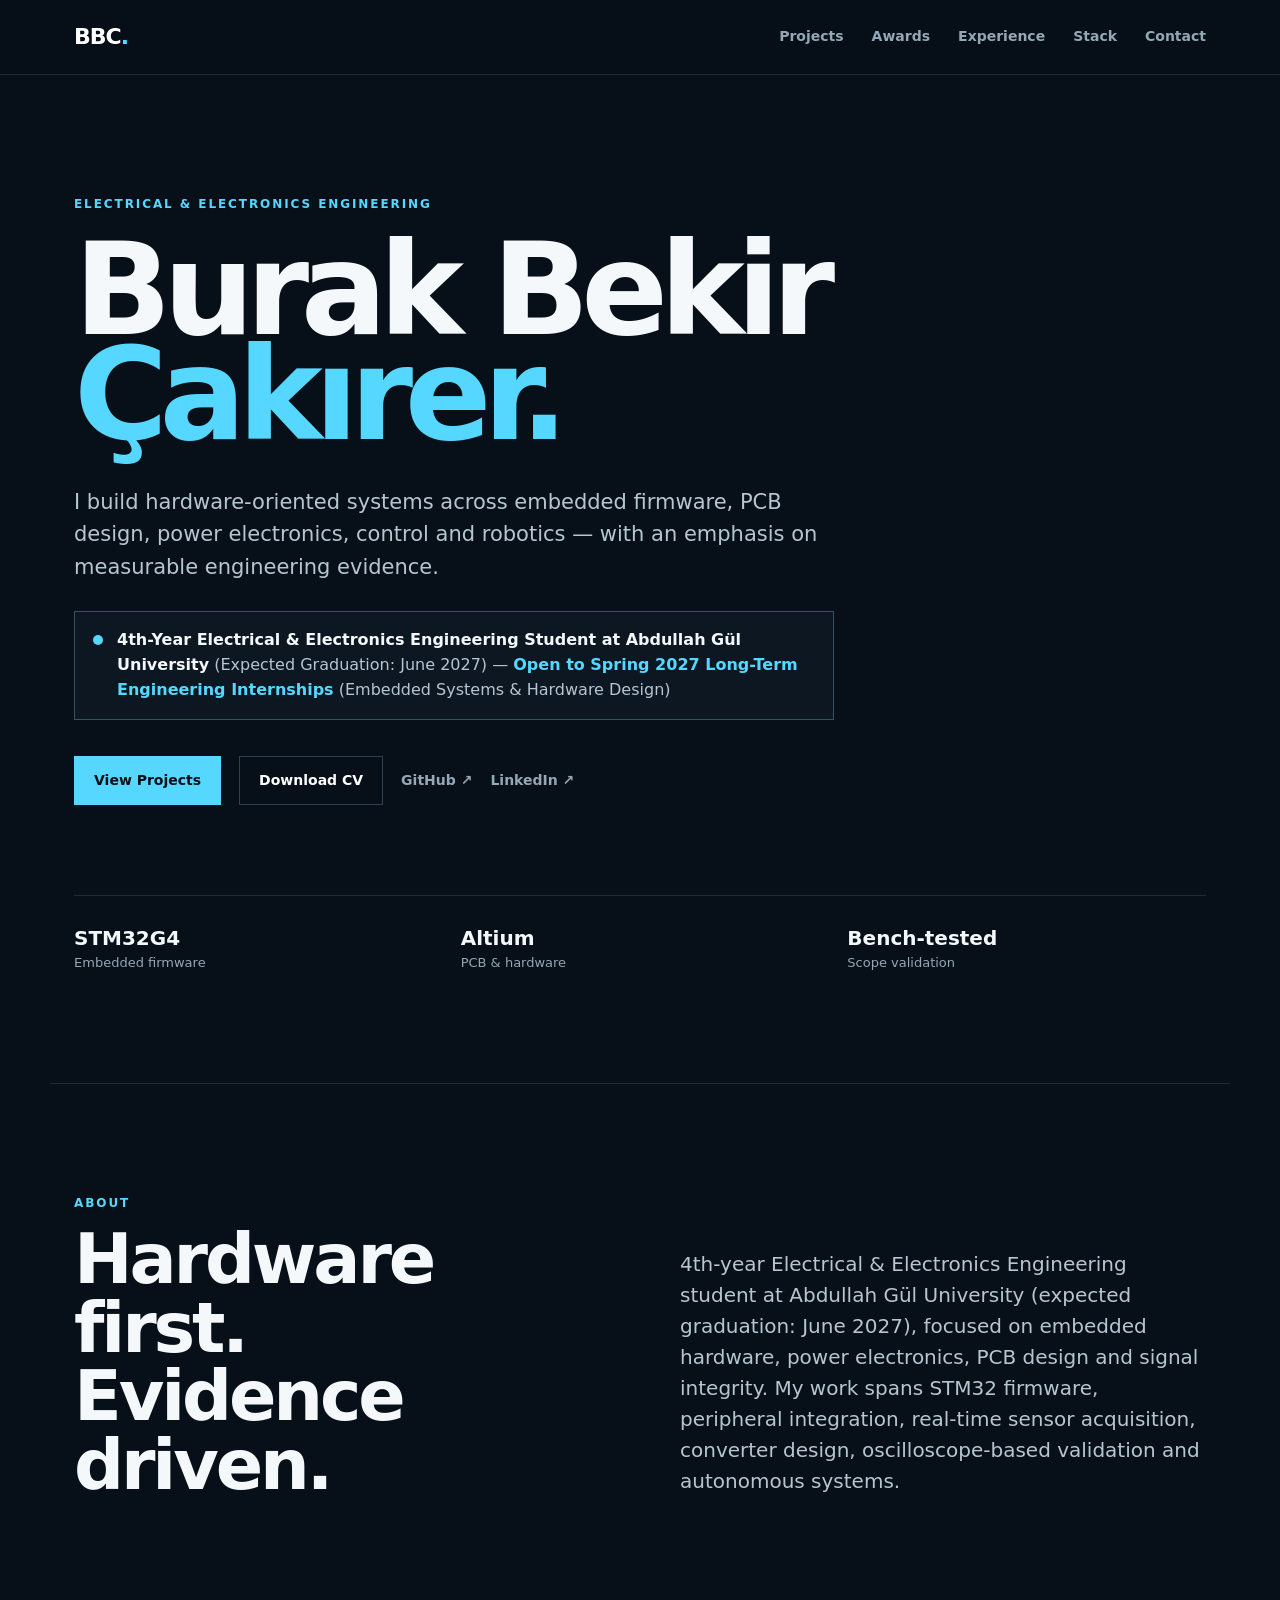
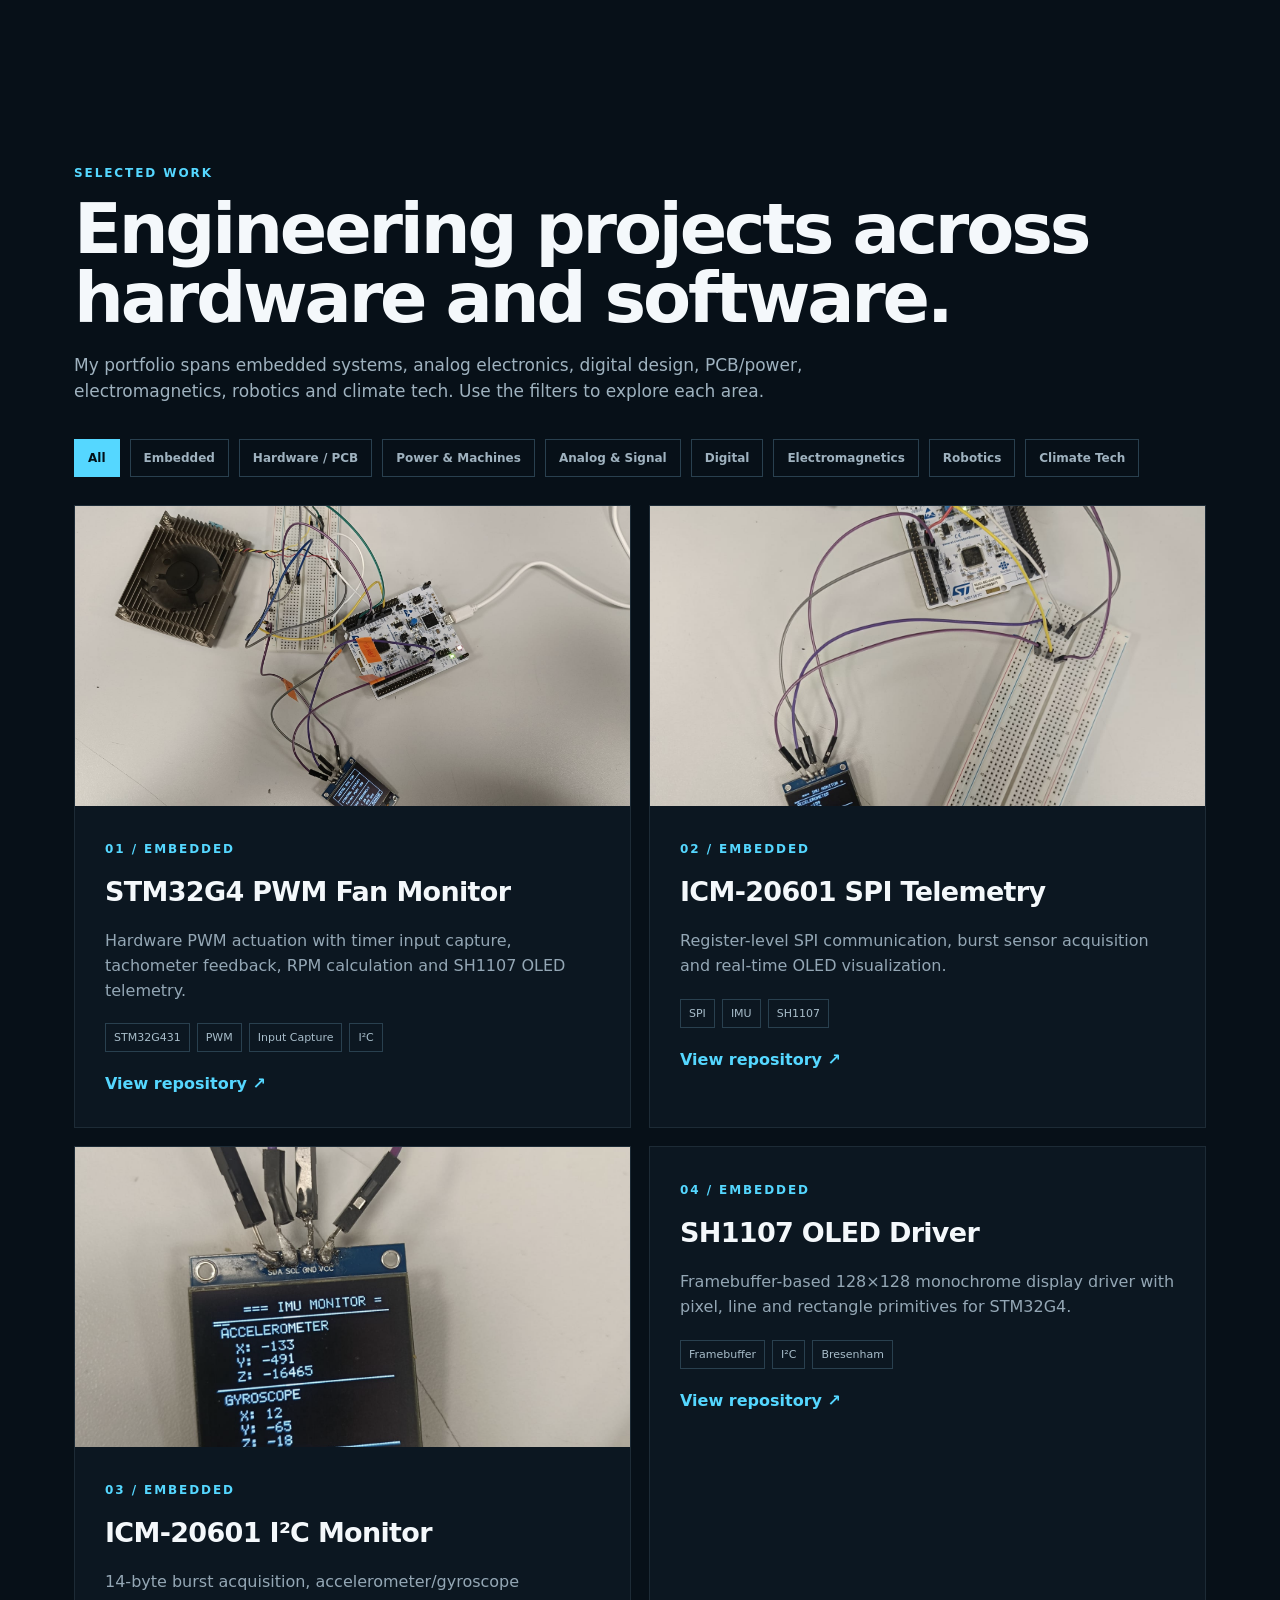
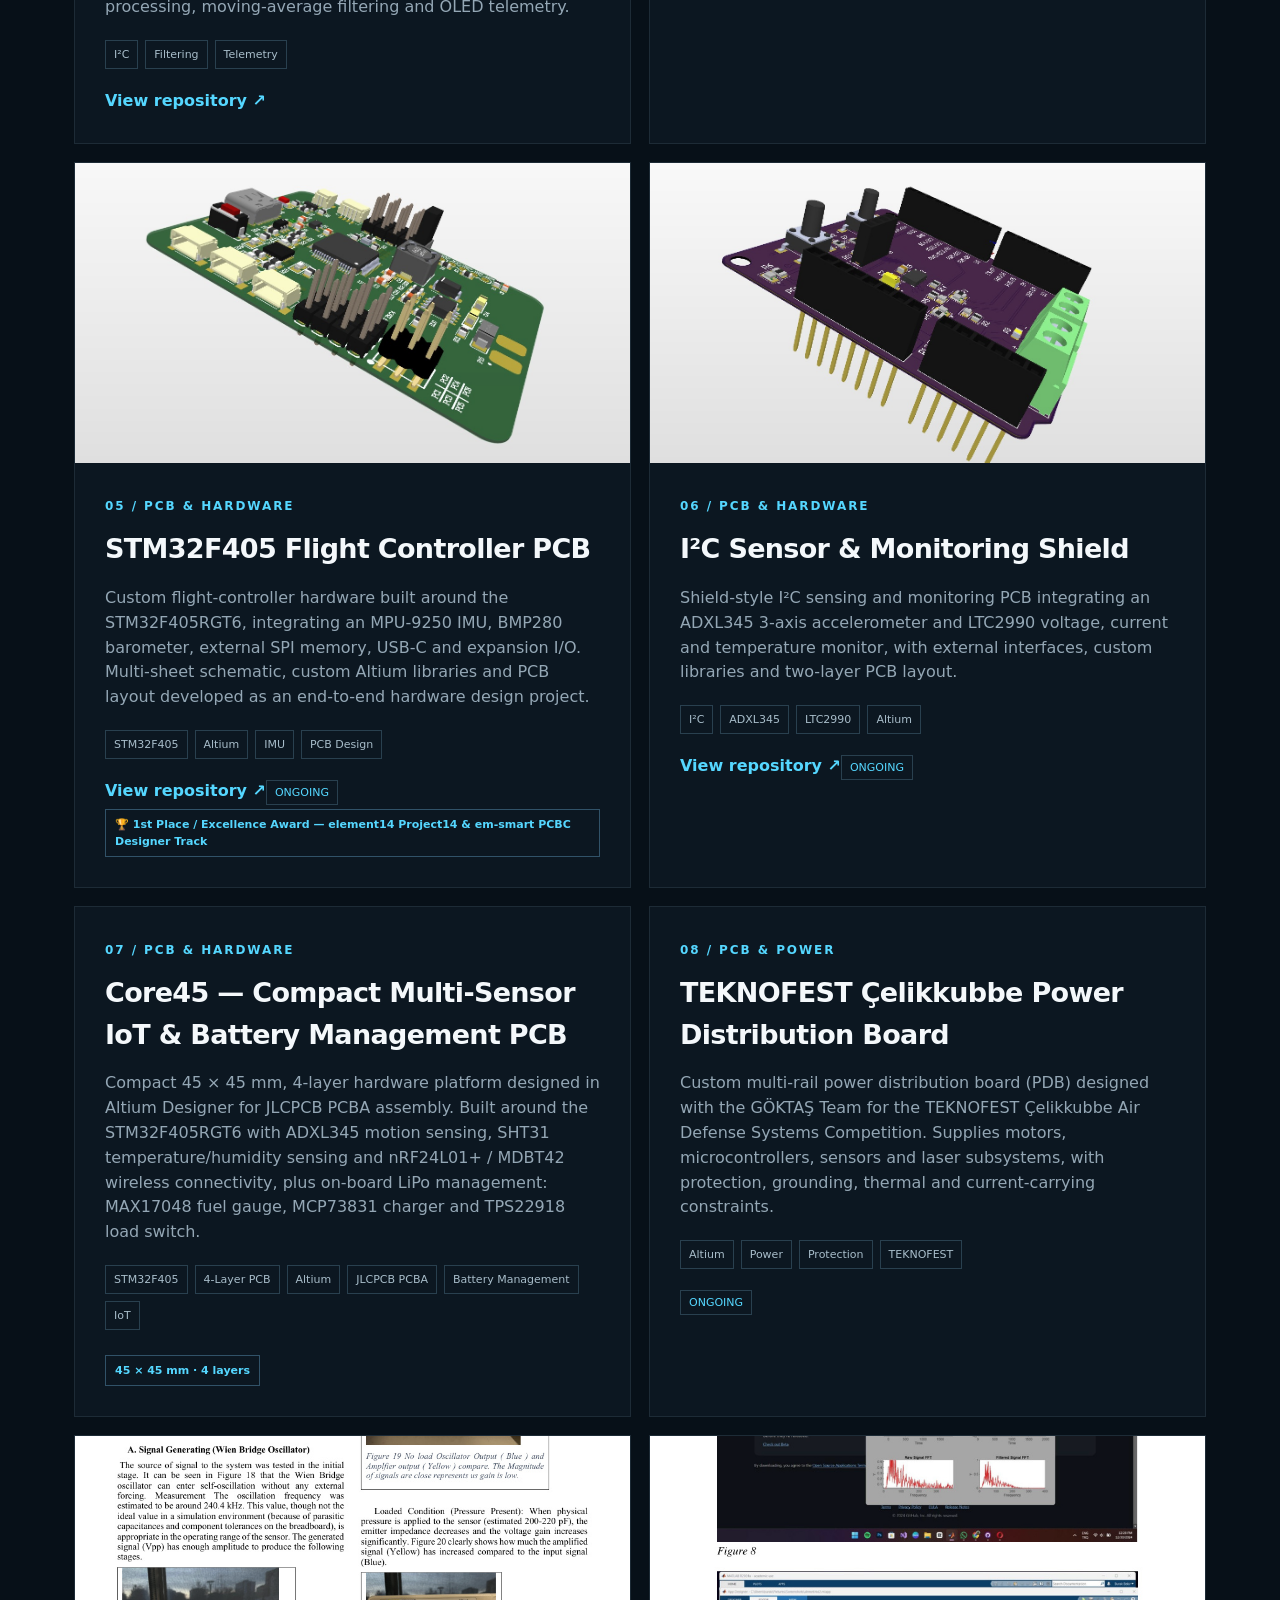
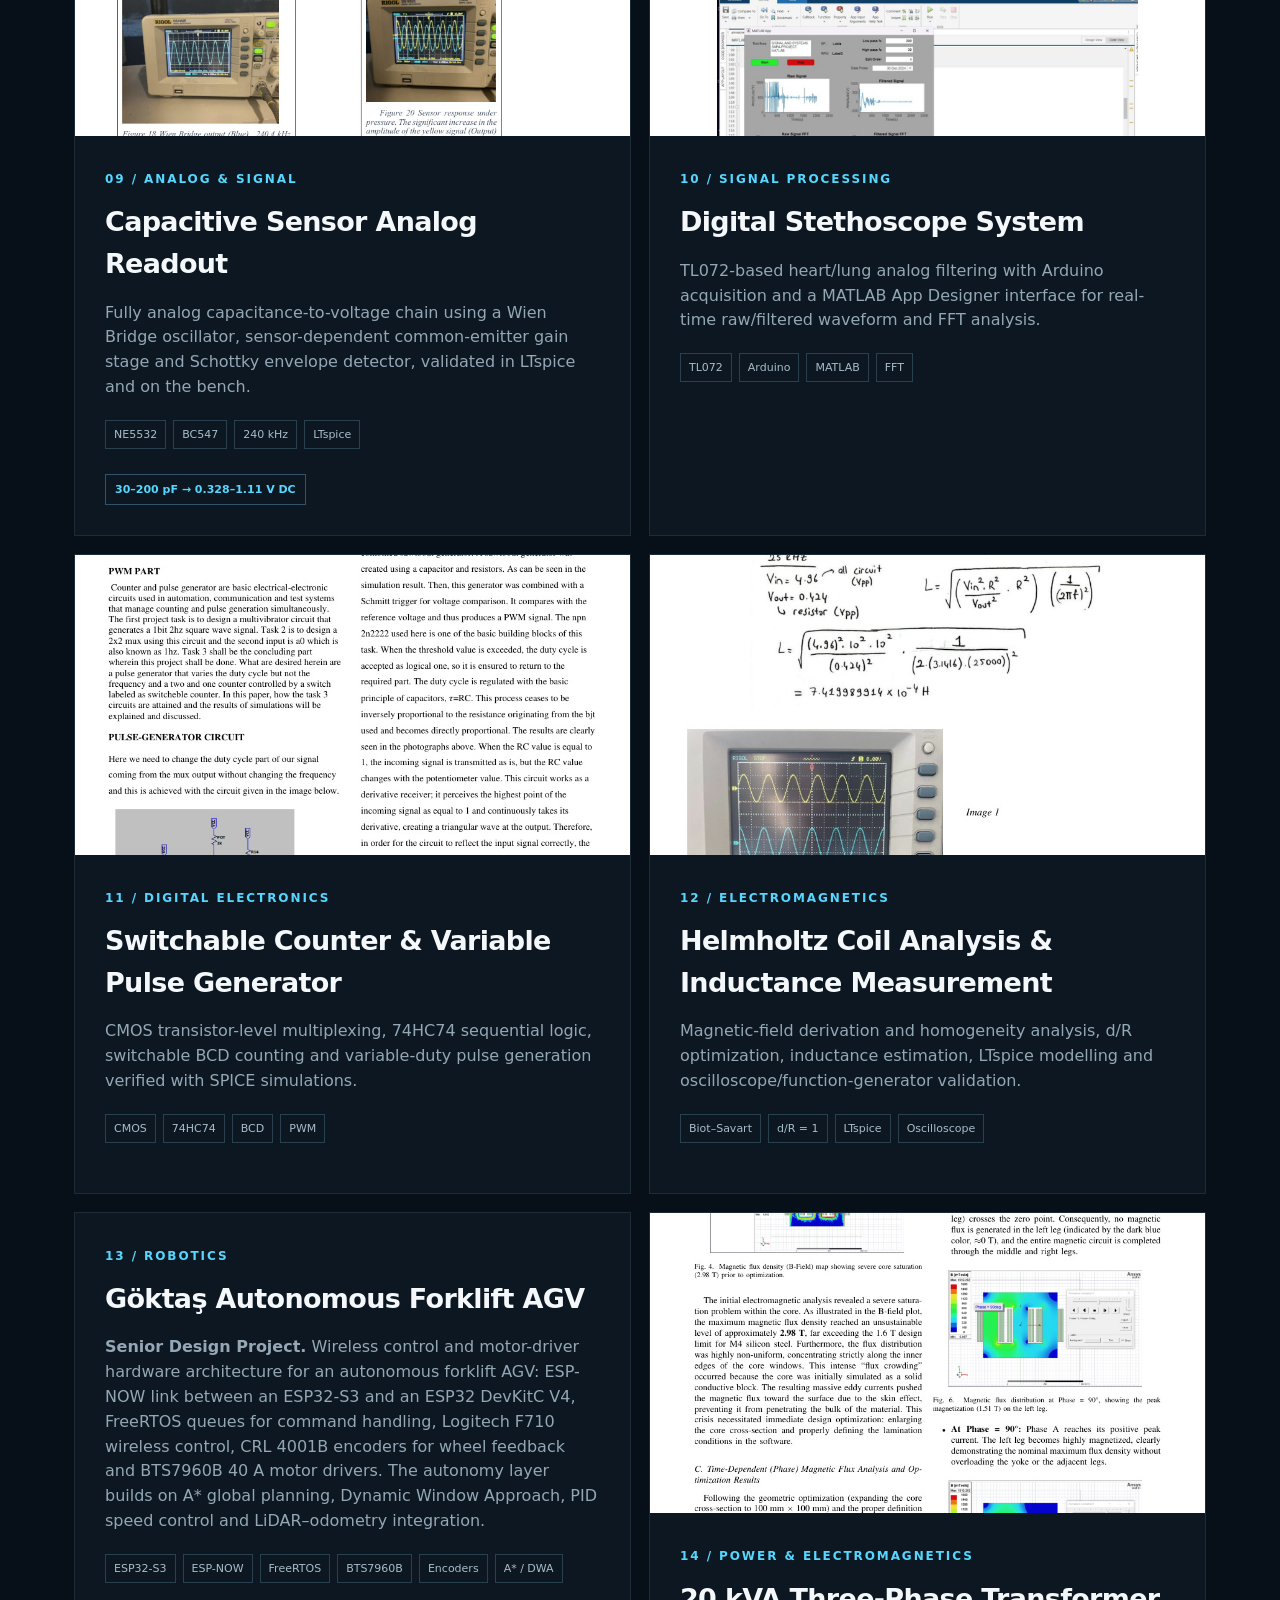
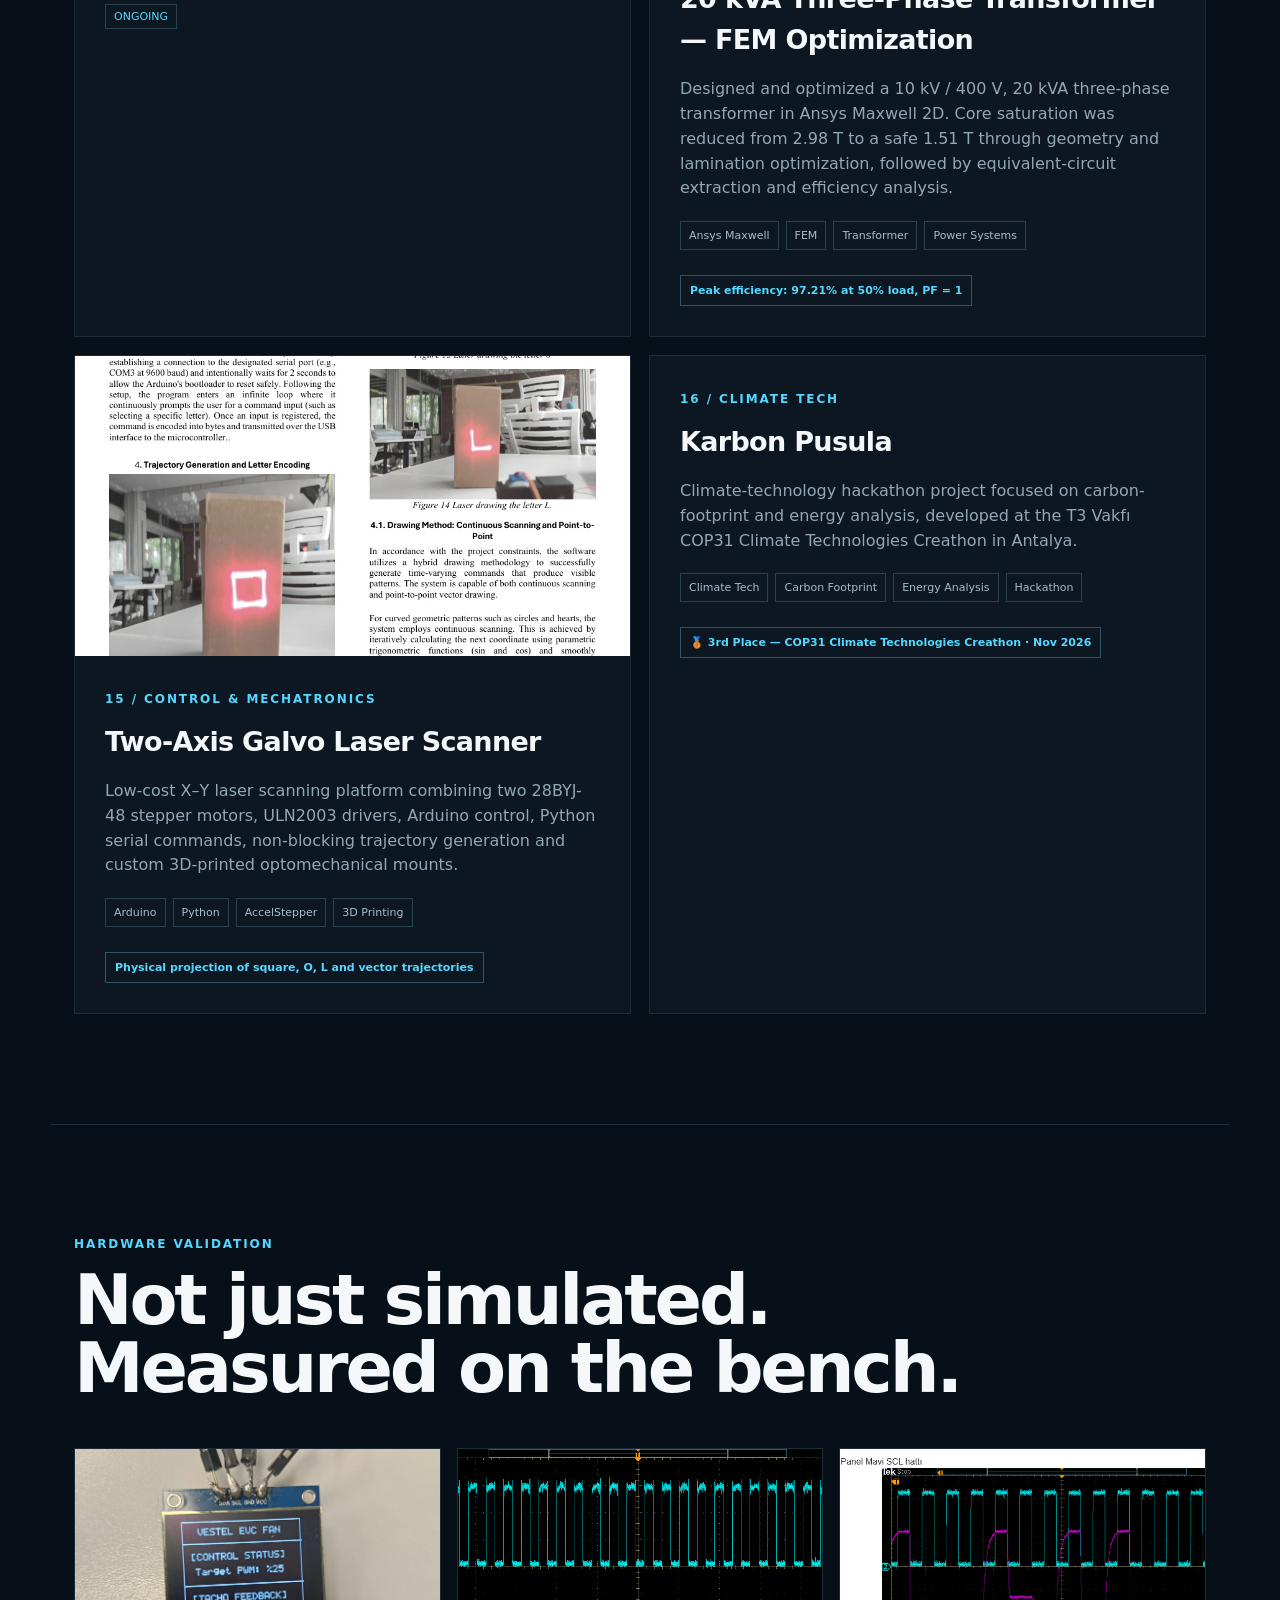
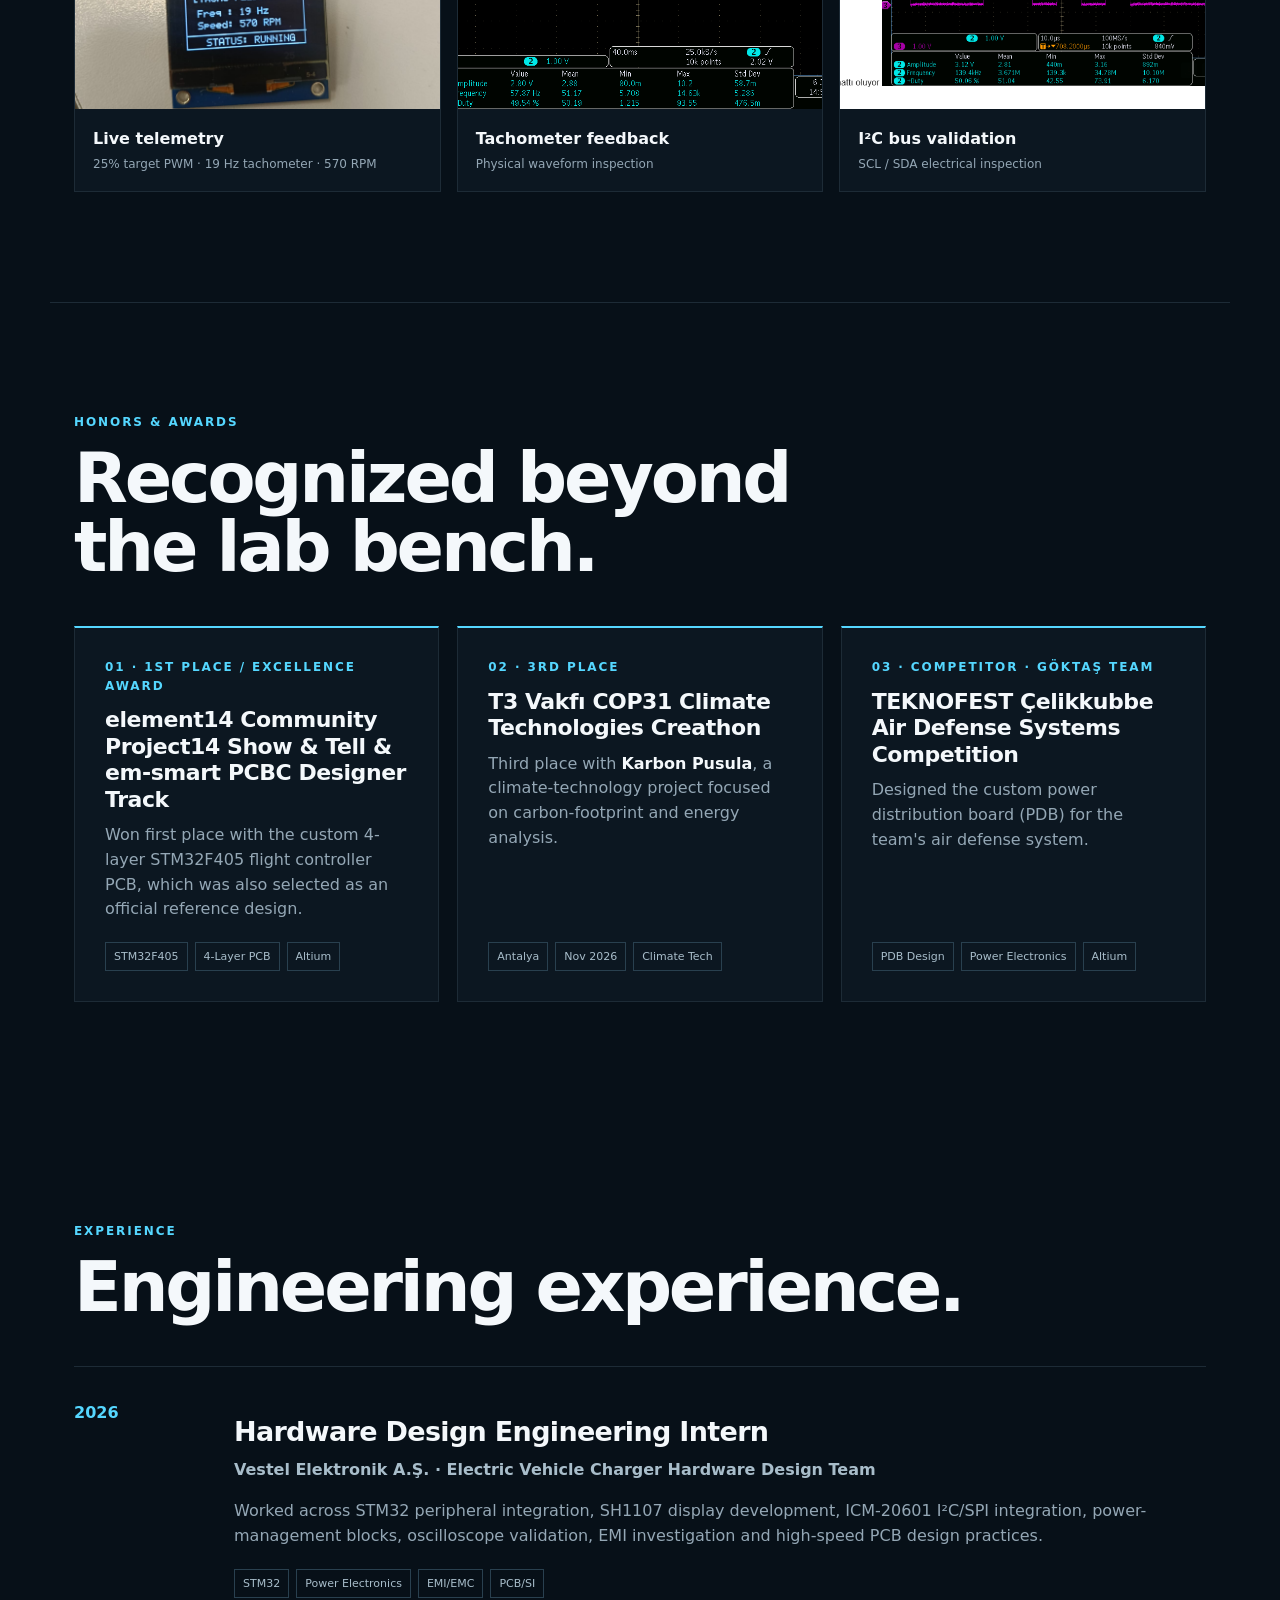
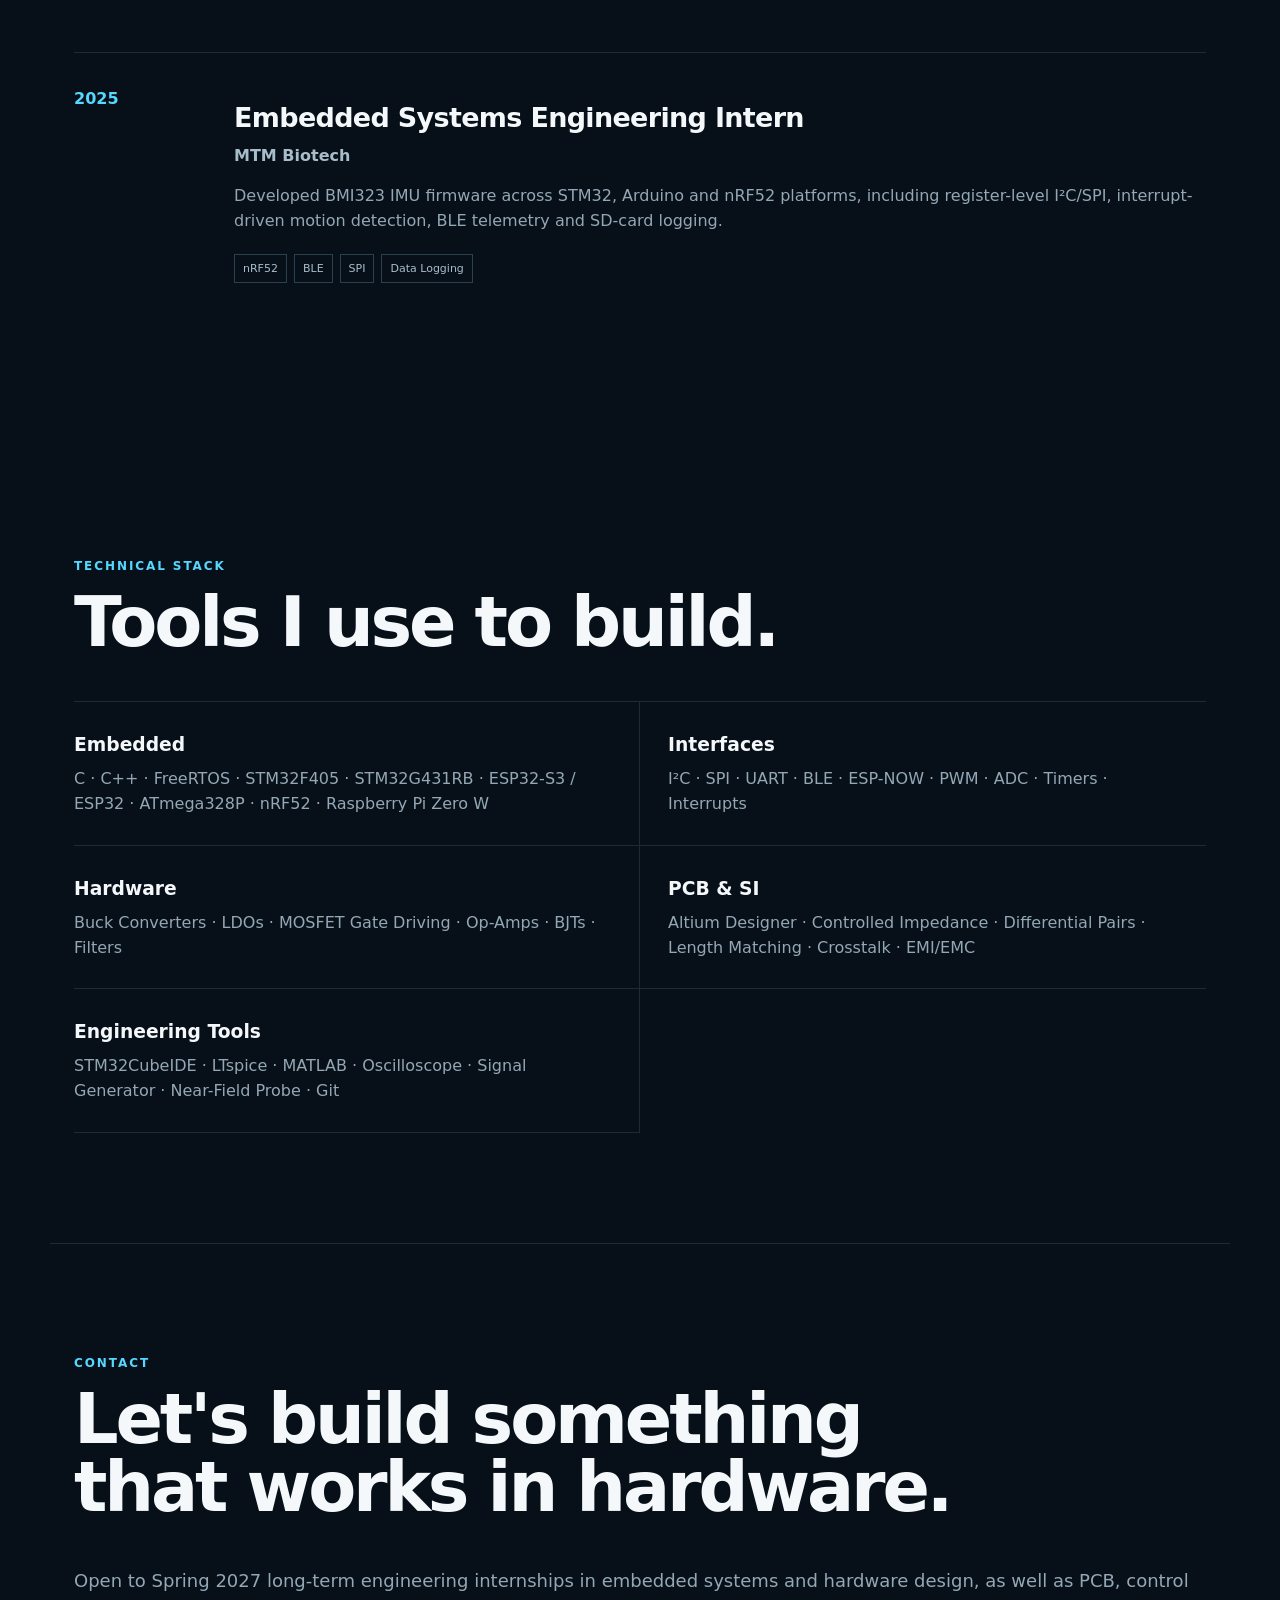
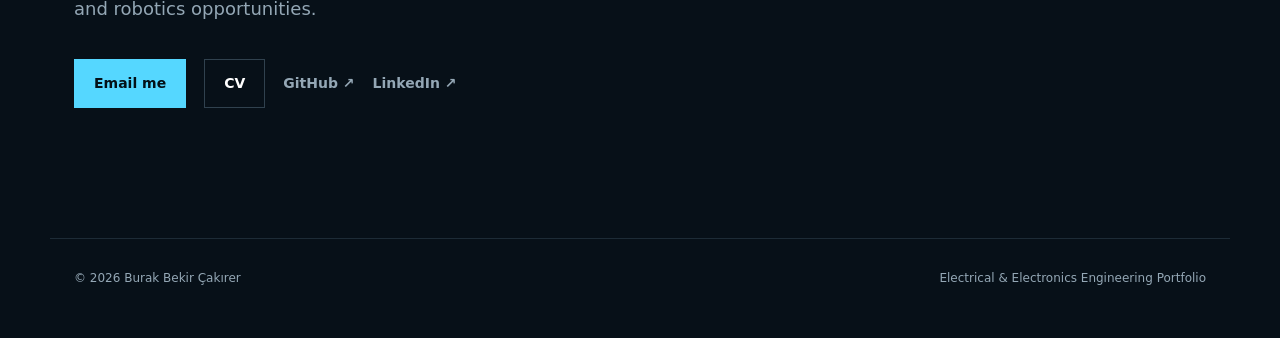
==== commit 984b97c9: "Sync portfolio with profile: availability, awards, Core45, Göktaş AGV, Karbon Pusula - Add availabil" ====
--- a/index.html
+++ b/index.html
@@ -2,7 +2,7 @@
 <html lang="en">
 <head>
 <meta charset="utf-8"><meta name="viewport" content="width=device-width,initial-scale=1">
-<meta name="description" content="Burak Bekir Çakırer — Electrical & Electronics Engineering portfolio focused on embedded systems, hardware design, PCB design, control and robotics.">
+<meta name="description" content="Burak Bekir Çakırer — 4th-year Electrical & Electronics Engineering student at Abdullah Gül University (expected graduation June 2027). Portfolio focused on embedded systems, hardware design, PCB design, control and robotics.">
 <title>Burak Bekir Çakırer | Engineering Portfolio</title>
 <link rel="stylesheet" href="styles.css">
 </head>
@@ -12,6 +12,7 @@
   <a class="brand" href="#top">BBC<span>.</span></a>
   <nav class="nav-links" aria-label="Primary navigation">
     <a href="#projects">Projects</a>
+    <a href="#awards">Awards</a>
     <a href="#experience">Experience</a>
     <a href="#stack">Stack</a>
     <a href="#contact">Contact</a>
@@ -24,9 +25,13 @@
 <div class="eyebrow">ELECTRICAL & ELECTRONICS ENGINEERING</div>
 <h1>Burak Bekir<br><span>Çakırer.</span></h1>
 <p class="lead">I build hardware-oriented systems across embedded firmware, PCB design, power electronics, control and robotics — with an emphasis on measurable engineering evidence.</p>
+<div class="availability">
+<span class="dot" aria-hidden="true"></span>
+<p><b>4th-Year Electrical & Electronics Engineering Student at Abdullah Gül University</b> (Expected Graduation: June 2027) — <span class="hl">Open to Spring 2027 Long-Term Engineering Internships</span> (Embedded Systems & Hardware Design)</p>
+</div>
 <div class="actions">
 <a class="btn primary" href="#projects">View Projects</a>
-<a class="btn" href="Burak_Bekir_Cakirer_CV.pdf">Download CV</a>
+<a class="btn" href="card/Burak_Bekir_Cakirer_CV.pdf">Download CV</a>
 <a class="textlink" href="https://github.com/burakcakirer">GitHub ↗</a>
 <a class="textlink" href="https://www.linkedin.com/in/burak-bekir-%C3%A7akirer-58178b1a3/">LinkedIn ↗</a>
 </div>
@@ -35,13 +40,13 @@
 
 <section class="section intro">
 <div><div class="kicker">ABOUT</div><h2>Hardware first.<br>Evidence driven.</h2></div>
-<p>Electrical & Electronics Engineering student focused on embedded hardware, power electronics, PCB design and signal integrity. My work spans STM32 firmware, peripheral integration, real-time sensor acquisition, converter design, oscilloscope-based validation and autonomous systems.</p>
+<p>4th-year Electrical & Electronics Engineering student at Abdullah Gül University (expected graduation: June 2027), focused on embedded hardware, power electronics, PCB design and signal integrity. My work spans STM32 firmware, peripheral integration, real-time sensor acquisition, converter design, oscilloscope-based validation and autonomous systems.</p>
 </section>
 
 <section id="projects" class="section">
 <div class="kicker">SELECTED WORK</div>
 <h2>Engineering projects across hardware and software.</h2>
-<p class="section-lead">My portfolio spans embedded systems, analog electronics, digital design, PCB/power, electromagnetics and robotics. Use the filters to explore each area.</p>
+<p class="section-lead">My portfolio spans embedded systems, analog electronics, digital design, PCB/power, electromagnetics, robotics and climate tech. Use the filters to explore each area.</p>
 
 <div class="filters" role="group" aria-label="Project filters">
   <button class="filter-btn active" data-filter="all">All</button>
@@ -52,6 +57,7 @@
   <button class="filter-btn" data-filter="digital">Digital</button>
   <button class="filter-btn" data-filter="em">Electromagnetics</button>
   <button class="filter-btn" data-filter="robotics">Robotics</button>
+  <button class="filter-btn" data-filter="climate">Climate Tech</button>
 </div>
 
 <div class="grid project-grid">
@@ -76,50 +82,58 @@
 
 <article class="card project-card" data-category="hardware">
 <img src="assets/images/flight-controller-pcb.jpg" alt="STM32F405 flight controller PCB 3D render">
-<div class="cardbody"><span class="num">05 / PCB & HARDWARE</span><h3>STM32F405 Flight Controller PCB</h3><p>Custom flight-controller hardware built around the STM32F405RGT6, integrating an MPU-9250 IMU, BMP280 barometer, external SPI memory, USB-C and expansion I/O. Multi-sheet schematic, custom Altium libraries and PCB layout developed as an end-to-end hardware design project.</p><div class="tags"><span>STM32F405</span><span>Altium</span><span>IMU</span><span>PCB Design</span></div><a href="https://github.com/burakcakirer/stm32f405-flight-controller-pcb">View repository ↗</a><span class="status">ONGOING</span></div>
+<div class="cardbody"><span class="num">05 / PCB & HARDWARE</span><h3>STM32F405 Flight Controller PCB</h3><p>Custom flight-controller hardware built around the STM32F405RGT6, integrating an MPU-9250 IMU, BMP280 barometer, external SPI memory, USB-C and expansion I/O. Multi-sheet schematic, custom Altium libraries and PCB layout developed as an end-to-end hardware design project.</p><div class="tags"><span>STM32F405</span><span>Altium</span><span>IMU</span><span>PCB Design</span></div><a href="https://github.com/burakcakirer/stm32f405-flight-controller-pcb">View repository ↗</a><span class="status">ONGOING</span><br><span class="result-chip">🏆 1st Place / Excellence Award — element14 Project14 & em-smart PCBC Designer Track</span></div>
 </article>
 
 <article class="card project-card" data-category="hardware">
 <img src="assets/images/i2c-shield-pcb.jpg" alt="I2C sensor and monitoring shield PCB 3D render">
-<div class="cardbody"><span class="num">06 / PCB & HARDWARE</span><h3>I²C Sensor & Monitoring Shield</h3><p>Shield-style I²C sensing and monitoring PCB integrating an ADXL345 3-axis accelerometer and LTC2990 voltage, current and temperature monitor, with external interfaces, custom libraries and two-layer PCB layout.</p><div class="tags"><span>I²C</span><span>ADXL345</span><span>LTC2990</span><span>Altium</span></div><a href="https://github.com/burakcakirer/i2c-sensor-monitoring-shield-pcb">View repository ↗</a><span class="status">ONGOING</span></div>
+<div class="cardbody"><span class="num">06 / PCB & HARDWARE</span><h3>I²C Sensor & Monitoring Shield</h3><p>Shield-style I²C sensing and monitoring PCB integrating an ADXL345 3-axis accelerometer and LTC2990 voltage, current and temperature monitor, with external interfaces, custom libraries and two-layer PCB layout.</p><div class="tags"><span>I²C</span><span>ADXL345</span><span>LTC2990</span><span>Altium</span></div><a href="https://github.com/burakcakirer/adxl345-ltc2990-i2c-shield">View repository ↗</a><span class="status">ONGOING</span></div>
 </article>
 
 <article class="card project-card textcard" data-category="hardware">
-<div class="cardbody"><span class="num">07 / PCB & POWER</span><h3>Autonomous Defense System Power Board</h3><p>Custom multi-rail power distribution board for motors, microcontrollers, sensors and laser subsystems, with protection, grounding, thermal and current-carrying constraints.</p><div class="tags"><span>Altium</span><span>Power</span><span>Protection</span></div><span class="status">ONGOING</span></div>
+<div class="cardbody"><span class="num">07 / PCB & HARDWARE</span><h3>Core45 — Compact Multi-Sensor IoT & Battery Management PCB</h3><p>Compact 45 × 45 mm, 4-layer hardware platform designed in Altium Designer for JLCPCB PCBA assembly. Built around the STM32F405RGT6 with ADXL345 motion sensing, SHT31 temperature/humidity sensing and nRF24L01+ / MDBT42 wireless connectivity, plus on-board LiPo management: MAX17048 fuel gauge, MCP73831 charger and TPS22918 load switch.</p><div class="tags"><span>STM32F405</span><span>4-Layer PCB</span><span>Altium</span><span>JLCPCB PCBA</span><span>Battery Management</span><span>IoT</span></div><span class="result-chip">45 × 45 mm · 4 layers</span></div>
+</article>
+
+<article class="card project-card textcard" data-category="hardware">
+<div class="cardbody"><span class="num">08 / PCB & POWER</span><h3>TEKNOFEST Çelikkubbe Power Distribution Board</h3><p>Custom multi-rail power distribution board (PDB) designed with the GÖKTAŞ Team for the TEKNOFEST Çelikkubbe Air Defense Systems Competition. Supplies motors, microcontrollers, sensors and laser subsystems, with protection, grounding, thermal and current-carrying constraints.</p><div class="tags"><span>Altium</span><span>Power</span><span>Protection</span><span>TEKNOFEST</span></div><span class="status">ONGOING</span></div>
 </article>
 
 <article class="card project-card" data-category="analog">
 <img src="assets/images/capacitive-sensor.jpg" alt="Capacitive sensor analog readout laboratory validation">
-<div class="cardbody"><span class="num">08 / ANALOG & SIGNAL</span><h3>Capacitive Sensor Analog Readout</h3><p>Fully analog capacitance-to-voltage chain using a Wien Bridge oscillator, sensor-dependent common-emitter gain stage and Schottky envelope detector, validated in LTspice and on the bench.</p><div class="tags"><span>NE5532</span><span>BC547</span><span>240 kHz</span><span>LTspice</span></div><span class="result-chip">30–200 pF → 0.328–1.11 V DC</span></div>
+<div class="cardbody"><span class="num">09 / ANALOG & SIGNAL</span><h3>Capacitive Sensor Analog Readout</h3><p>Fully analog capacitance-to-voltage chain using a Wien Bridge oscillator, sensor-dependent common-emitter gain stage and Schottky envelope detector, validated in LTspice and on the bench.</p><div class="tags"><span>NE5532</span><span>BC547</span><span>240 kHz</span><span>LTspice</span></div><span class="result-chip">30–200 pF → 0.328–1.11 V DC</span></div>
 </article>
 
 <article class="card project-card" data-category="analog">
 <img src="assets/images/digital-stethoscope.jpg" alt="MATLAB digital stethoscope GUI">
-<div class="cardbody"><span class="num">09 / SIGNAL PROCESSING</span><h3>Digital Stethoscope System</h3><p>TL072-based heart/lung analog filtering with Arduino acquisition and a MATLAB App Designer interface for real-time raw/filtered waveform and FFT analysis.</p><div class="tags"><span>TL072</span><span>Arduino</span><span>MATLAB</span><span>FFT</span></div></div>
+<div class="cardbody"><span class="num">10 / SIGNAL PROCESSING</span><h3>Digital Stethoscope System</h3><p>TL072-based heart/lung analog filtering with Arduino acquisition and a MATLAB App Designer interface for real-time raw/filtered waveform and FFT analysis.</p><div class="tags"><span>TL072</span><span>Arduino</span><span>MATLAB</span><span>FFT</span></div></div>
 </article>
 
 <article class="card project-card" data-category="digital">
 <img src="assets/images/switchable-counter.jpg" alt="Switchable counter and pulse generator simulation">
-<div class="cardbody"><span class="num">10 / DIGITAL ELECTRONICS</span><h3>Switchable Counter & Variable Pulse Generator</h3><p>CMOS transistor-level multiplexing, 74HC74 sequential logic, switchable BCD counting and variable-duty pulse generation verified with SPICE simulations.</p><div class="tags"><span>CMOS</span><span>74HC74</span><span>BCD</span><span>PWM</span></div></div>
+<div class="cardbody"><span class="num">11 / DIGITAL ELECTRONICS</span><h3>Switchable Counter & Variable Pulse Generator</h3><p>CMOS transistor-level multiplexing, 74HC74 sequential logic, switchable BCD counting and variable-duty pulse generation verified with SPICE simulations.</p><div class="tags"><span>CMOS</span><span>74HC74</span><span>BCD</span><span>PWM</span></div></div>
 </article>
 
 <article class="card project-card" data-category="em">
 <img src="assets/images/helmholtz-coil.jpg" alt="Helmholtz coil inductance measurement">
-<div class="cardbody"><span class="num">11 / ELECTROMAGNETICS</span><h3>Helmholtz Coil Analysis & Inductance Measurement</h3><p>Magnetic-field derivation and homogeneity analysis, d/R optimization, inductance estimation, LTspice modelling and oscilloscope/function-generator validation.</p><div class="tags"><span>Biot–Savart</span><span>d/R = 1</span><span>LTspice</span><span>Oscilloscope</span></div></div>
+<div class="cardbody"><span class="num">12 / ELECTROMAGNETICS</span><h3>Helmholtz Coil Analysis & Inductance Measurement</h3><p>Magnetic-field derivation and homogeneity analysis, d/R optimization, inductance estimation, LTspice modelling and oscilloscope/function-generator validation.</p><div class="tags"><span>Biot–Savart</span><span>d/R = 1</span><span>LTspice</span><span>Oscilloscope</span></div></div>
 </article>
 
 <article class="card project-card textcard" data-category="robotics">
-<div class="cardbody"><span class="num">12 / ROBOTICS</span><h3>Autonomous Guided Vehicle</h3><p>Capstone autonomous mobile robot using A* global planning, Dynamic Window Approach, PID speed control and LiDAR–odometry integration.</p><div class="tags"><span>A*</span><span>DWA</span><span>PID</span><span>LiDAR</span></div><span class="status">ONGOING</span></div>
+<div class="cardbody"><span class="num">13 / ROBOTICS</span><h3>Göktaş Autonomous Forklift AGV</h3><p><b>Senior Design Project.</b> Wireless control and motor-driver hardware architecture for an autonomous forklift AGV: ESP-NOW link between an ESP32-S3 and an ESP32 DevKitC V4, FreeRTOS queues for command handling, Logitech F710 wireless control, CRL 4001B encoders for wheel feedback and BTS7960B 40 A motor drivers. The autonomy layer builds on A* global planning, Dynamic Window Approach, PID speed control and LiDAR–odometry integration.</p><div class="tags"><span>ESP32-S3</span><span>ESP-NOW</span><span>FreeRTOS</span><span>BTS7960B</span><span>Encoders</span><span>A* / DWA</span></div><span class="status">ONGOING</span></div>
 </article>
 
 <article class="card project-card" data-category="power">
 <img src="assets/images/transformer-fea.jpg" alt="Ansys Maxwell transformer magnetic flux density analysis">
-<div class="cardbody"><span class="num">13 / POWER & ELECTROMAGNETICS</span><h3>20 kVA Three-Phase Transformer — FEM Optimization</h3><p>Designed and optimized a 10 kV / 400 V, 20 kVA three-phase transformer in Ansys Maxwell 2D. Core saturation was reduced from 2.98 T to a safe 1.51 T through geometry and lamination optimization, followed by equivalent-circuit extraction and efficiency analysis.</p><div class="tags"><span>Ansys Maxwell</span><span>FEM</span><span>Transformer</span><span>Power Systems</span></div><span class="result-chip">Peak efficiency: 97.21% at 50% load, PF = 1</span></div>
+<div class="cardbody"><span class="num">14 / POWER & ELECTROMAGNETICS</span><h3>20 kVA Three-Phase Transformer — FEM Optimization</h3><p>Designed and optimized a 10 kV / 400 V, 20 kVA three-phase transformer in Ansys Maxwell 2D. Core saturation was reduced from 2.98 T to a safe 1.51 T through geometry and lamination optimization, followed by equivalent-circuit extraction and efficiency analysis.</p><div class="tags"><span>Ansys Maxwell</span><span>FEM</span><span>Transformer</span><span>Power Systems</span></div><span class="result-chip">Peak efficiency: 97.21% at 50% load, PF = 1</span></div>
 </article>
 
 <article class="card project-card" data-category="robotics">
 <img src="assets/images/galvo-scanner.jpg" alt="Two-axis laser scanner drawing physical patterns">
-<div class="cardbody"><span class="num">14 / CONTROL & MECHATRONICS</span><h3>Two-Axis Galvo Laser Scanner</h3><p>Low-cost X–Y laser scanning platform combining two 28BYJ-48 stepper motors, ULN2003 drivers, Arduino control, Python serial commands, non-blocking trajectory generation and custom 3D-printed optomechanical mounts.</p><div class="tags"><span>Arduino</span><span>Python</span><span>AccelStepper</span><span>3D Printing</span></div><span class="result-chip">Physical projection of square, O, L and vector trajectories</span></div>
+<div class="cardbody"><span class="num">15 / CONTROL & MECHATRONICS</span><h3>Two-Axis Galvo Laser Scanner</h3><p>Low-cost X–Y laser scanning platform combining two 28BYJ-48 stepper motors, ULN2003 drivers, Arduino control, Python serial commands, non-blocking trajectory generation and custom 3D-printed optomechanical mounts.</p><div class="tags"><span>Arduino</span><span>Python</span><span>AccelStepper</span><span>3D Printing</span></div><span class="result-chip">Physical projection of square, O, L and vector trajectories</span></div>
+</article>
+
+<article class="card project-card textcard" data-category="climate">
+<div class="cardbody"><span class="num">16 / CLIMATE TECH</span><h3>Karbon Pusula</h3><p>Climate-technology hackathon project focused on carbon-footprint and energy analysis, developed at the T3 Vakfı COP31 Climate Technologies Creathon in Antalya.</p><div class="tags"><span>Climate Tech</span><span>Carbon Footprint</span><span>Energy Analysis</span><span>Hackathon</span></div><span class="result-chip">🥉 3rd Place — COP31 Climate Technologies Creathon · Nov 2026</span></div>
 </article>
 
 </div>
@@ -134,6 +148,30 @@
 </div>
 </section>
 
+<section id="awards" class="section awards-section">
+<div class="kicker">HONORS & AWARDS</div><h2>Recognized beyond<br>the lab bench.</h2>
+<div class="awards">
+<article class="award">
+<span class="place">01 · 1ST PLACE / EXCELLENCE AWARD</span>
+<h3>element14 Community Project14 Show & Tell & em-smart PCBC Designer Track</h3>
+<p>Won first place with the custom 4-layer STM32F405 flight controller PCB, which was also selected as an official reference design.</p>
+<div class="tags"><span>STM32F405</span><span>4-Layer PCB</span><span>Altium</span></div>
+</article>
+<article class="award">
+<span class="place">02 · 3RD PLACE</span>
+<h3>T3 Vakfı COP31 Climate Technologies Creathon</h3>
+<p>Third place with <b>Karbon Pusula</b>, a climate-technology project focused on carbon-footprint and energy analysis.</p>
+<div class="tags"><span>Antalya</span><span>Nov 2026</span><span>Climate Tech</span></div>
+</article>
+<article class="award">
+<span class="place">03 · COMPETITOR · GÖKTAŞ TEAM</span>
+<h3>TEKNOFEST Çelikkubbe Air Defense Systems Competition</h3>
+<p>Designed the custom power distribution board (PDB) for the team's air defense system.</p>
+<div class="tags"><span>PDB Design</span><span>Power Electronics</span><span>Altium</span></div>
+</article>
+</div>
+</section>
+
 <section id="experience" class="section">
 <div class="kicker">EXPERIENCE</div><h2>Engineering experience.</h2>
 <div class="timeline">
@@ -145,8 +183,8 @@
 <section id="stack" class="section">
 <div class="kicker">TECHNICAL STACK</div><h2>Tools I use to build.</h2>
 <div class="stack">
-<div><h3>Embedded</h3><p>C · C++ · STM32G431RB · ATmega328P · nRF52 · Raspberry Pi Zero W</p></div>
-<div><h3>Interfaces</h3><p>I²C · SPI · UART · BLE · PWM · ADC · Timers · Interrupts</p></div>
+<div><h3>Embedded</h3><p>C · C++ · FreeRTOS · STM32F405 · STM32G431RB · ESP32-S3 / ESP32 · ATmega328P · nRF52 · Raspberry Pi Zero W</p></div>
+<div><h3>Interfaces</h3><p>I²C · SPI · UART · BLE · ESP-NOW · PWM · ADC · Timers · Interrupts</p></div>
 <div><h3>Hardware</h3><p>Buck Converters · LDOs · MOSFET Gate Driving · Op-Amps · BJTs · Filters</p></div>
 <div><h3>PCB & SI</h3><p>Altium Designer · Controlled Impedance · Differential Pairs · Length Matching · Crosstalk · EMI/EMC</p></div>
 <div><h3>Engineering Tools</h3><p>STM32CubeIDE · LTspice · MATLAB · Oscilloscope · Signal Generator · Near-Field Probe · Git</p></div>
@@ -155,8 +193,8 @@
 
 <section id="contact" class="contact">
 <div class="kicker">CONTACT</div><h2>Let's build something<br>that works in hardware.</h2>
-<p>Open to embedded systems, hardware design, PCB, control and robotics opportunities.</p>
-<div class="actions"><a class="btn primary" href="mailto:burakbekir.cakirer@agu.edu.tr">Email me</a><a class="btn" href="Burak_Bekir_Cakirer_CV.pdf">CV</a><a class="textlink" href="https://github.com/burakcakirer">GitHub ↗</a><a class="textlink" href="https://www.linkedin.com/in/burak-bekir-%C3%A7akirer-58178b1a3/">LinkedIn ↗</a></div>
+<p>Open to Spring 2027 long-term engineering internships in embedded systems and hardware design, as well as PCB, control and robotics opportunities.</p>
+<div class="actions"><a class="btn primary" href="mailto:burakbekir.cakirer@agu.edu.tr">Email me</a><a class="btn" href="card/Burak_Bekir_Cakirer_CV.pdf">CV</a><a class="textlink" href="https://github.com/burakcakirer">GitHub ↗</a><a class="textlink" href="https://www.linkedin.com/in/burak-bekir-%C3%A7akirer-58178b1a3/">LinkedIn ↗</a></div>
 </section>
 </main>
 <footer>© 2026 Burak Bekir Çakırer <span>Electrical & Electronics Engineering Portfolio</span></footer>
--- a/styles.css
+++ b/styles.css
@@ -107,7 +107,7 @@
 @media(max-width:760px){
   .nav{min-height:68px;padding:0 20px}
   .nav-links{gap:14px}
-  .nav-links a:nth-child(2),.nav-links a:nth-child(3){display:none}
+  .nav-links a:nth-child(3),.nav-links a:nth-child(4){display:none}
   .hero,.section,.contact{padding:80px 20px}
   .hero{padding-top:90px}
   .metrics,.intro,.grid,.evidence,.stack{grid-template-columns:1fr}
@@ -136,3 +136,41 @@
   display:inline-block;margin-top:5px;padding:6px 9px;border:1px solid #315268;
   color:var(--accent);font-size:11px;font-weight:750
 }
+
+/* Availability status (hero) */
+.availability{
+  display:flex;align-items:flex-start;gap:14px;max-width:760px;margin-top:28px;
+  padding:16px 18px;border:1px solid #315268;background:var(--panel)
+}
+.availability p{margin:0;font-size:16px;color:#b6c6d1}
+.availability b{color:var(--text)}
+.availability .hl{color:var(--accent);font-weight:750}
+.availability .dot{
+  flex:none;width:10px;height:10px;margin-top:7px;border-radius:50%;
+  background:var(--accent);box-shadow:0 0 0 0 rgba(85,215,255,.6);
+  animation:pulse 2.2s ease-out infinite
+}
+@keyframes pulse{
+  0%{box-shadow:0 0 0 0 rgba(85,215,255,.55)}
+  70%{box-shadow:0 0 0 10px rgba(85,215,255,0)}
+  100%{box-shadow:0 0 0 0 rgba(85,215,255,0)}
+}
+@media (prefers-reduced-motion:reduce){.availability .dot{animation:none}}
+
+/* Honors & awards */
+.awards-section{border-top:1px solid var(--line)}
+.awards{display:grid;grid-template-columns:repeat(3,minmax(0,1fr));gap:18px}
+.award{
+  border:1px solid var(--line);background:var(--panel);padding:30px;
+  border-top:2px solid var(--accent);display:flex;flex-direction:column
+}
+.award .place{font-size:12px;font-weight:800;letter-spacing:.16em;color:var(--accent)}
+.award h3{font-size:22px;letter-spacing:-.02em;line-height:1.2;margin:12px 0 10px}
+.award p{color:var(--muted);margin:0}
+.award p b{color:var(--text)}
+.award .tags{margin:auto 0 0;padding-top:20px}
+@media(max-width:1000px){.awards{grid-template-columns:1fr}}
+@media(max-width:760px){
+  .availability p{font-size:15px}
+  .award{padding:24px}
+}
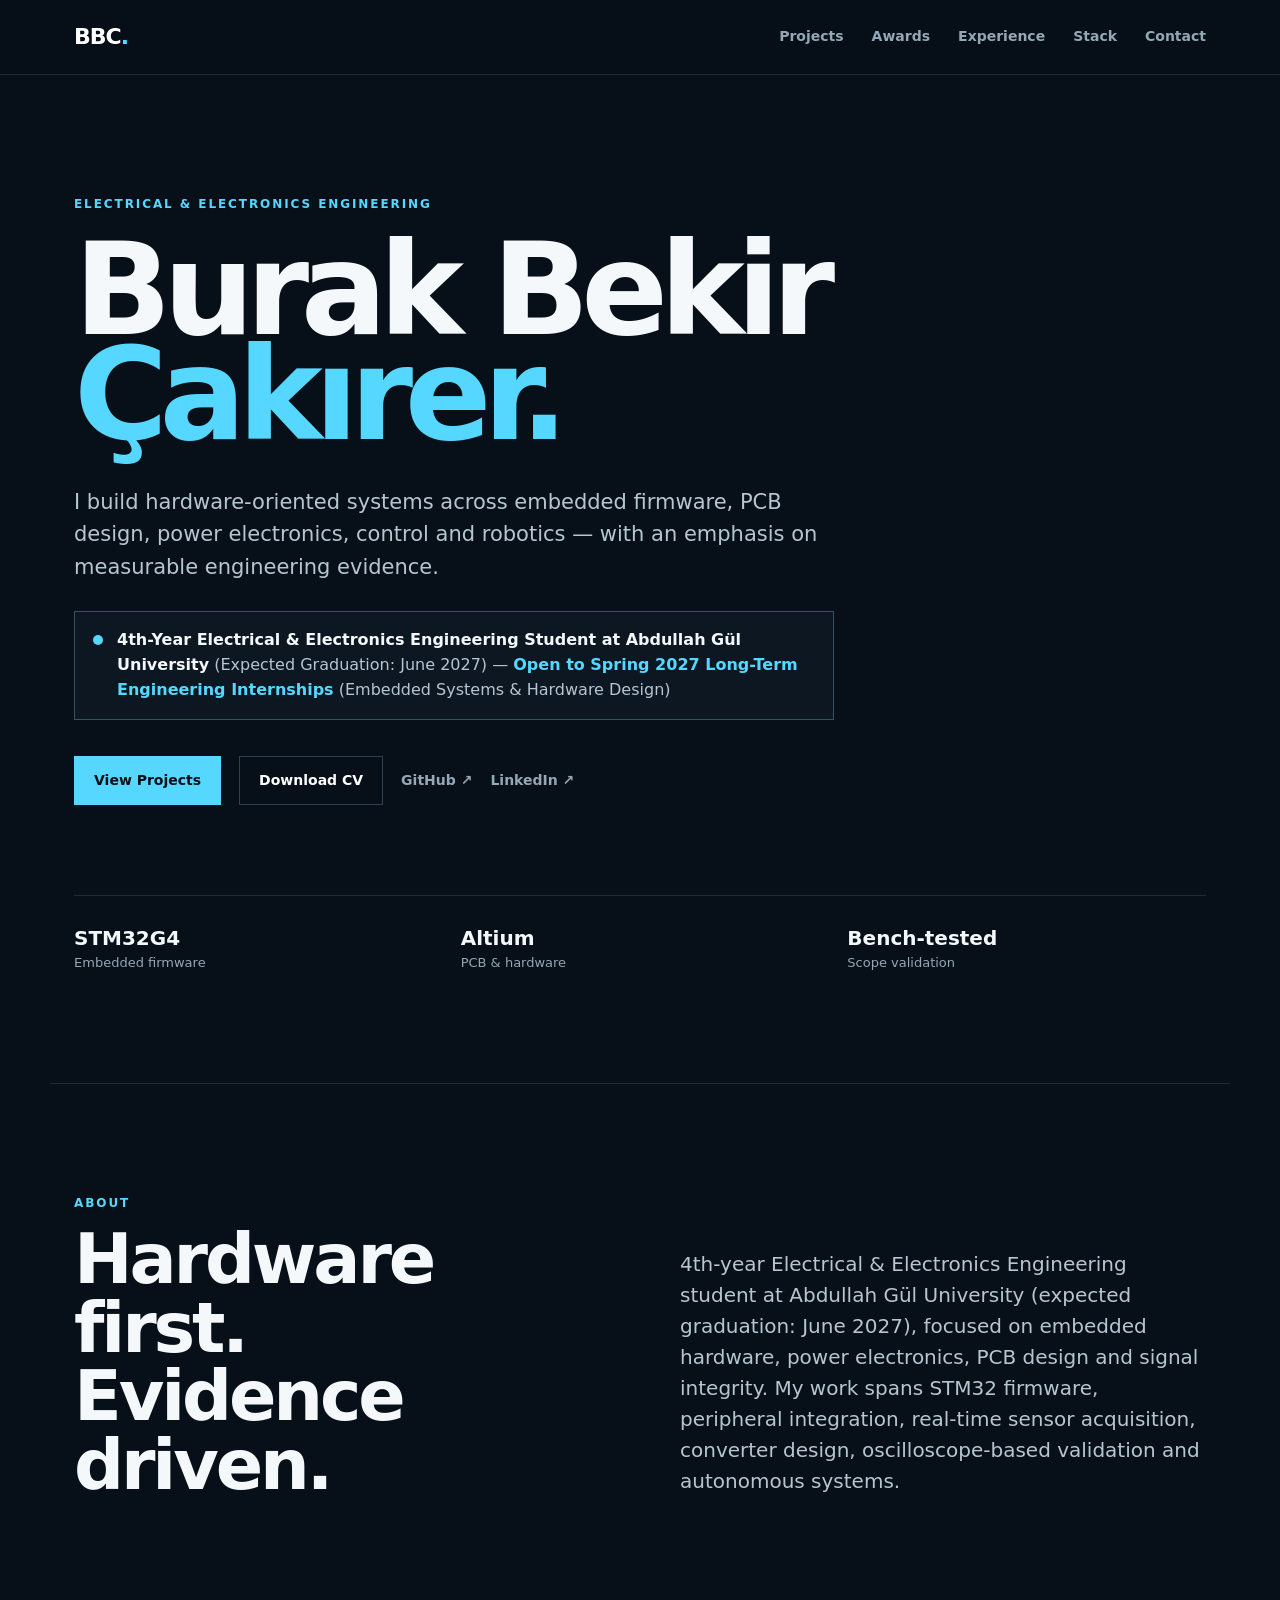
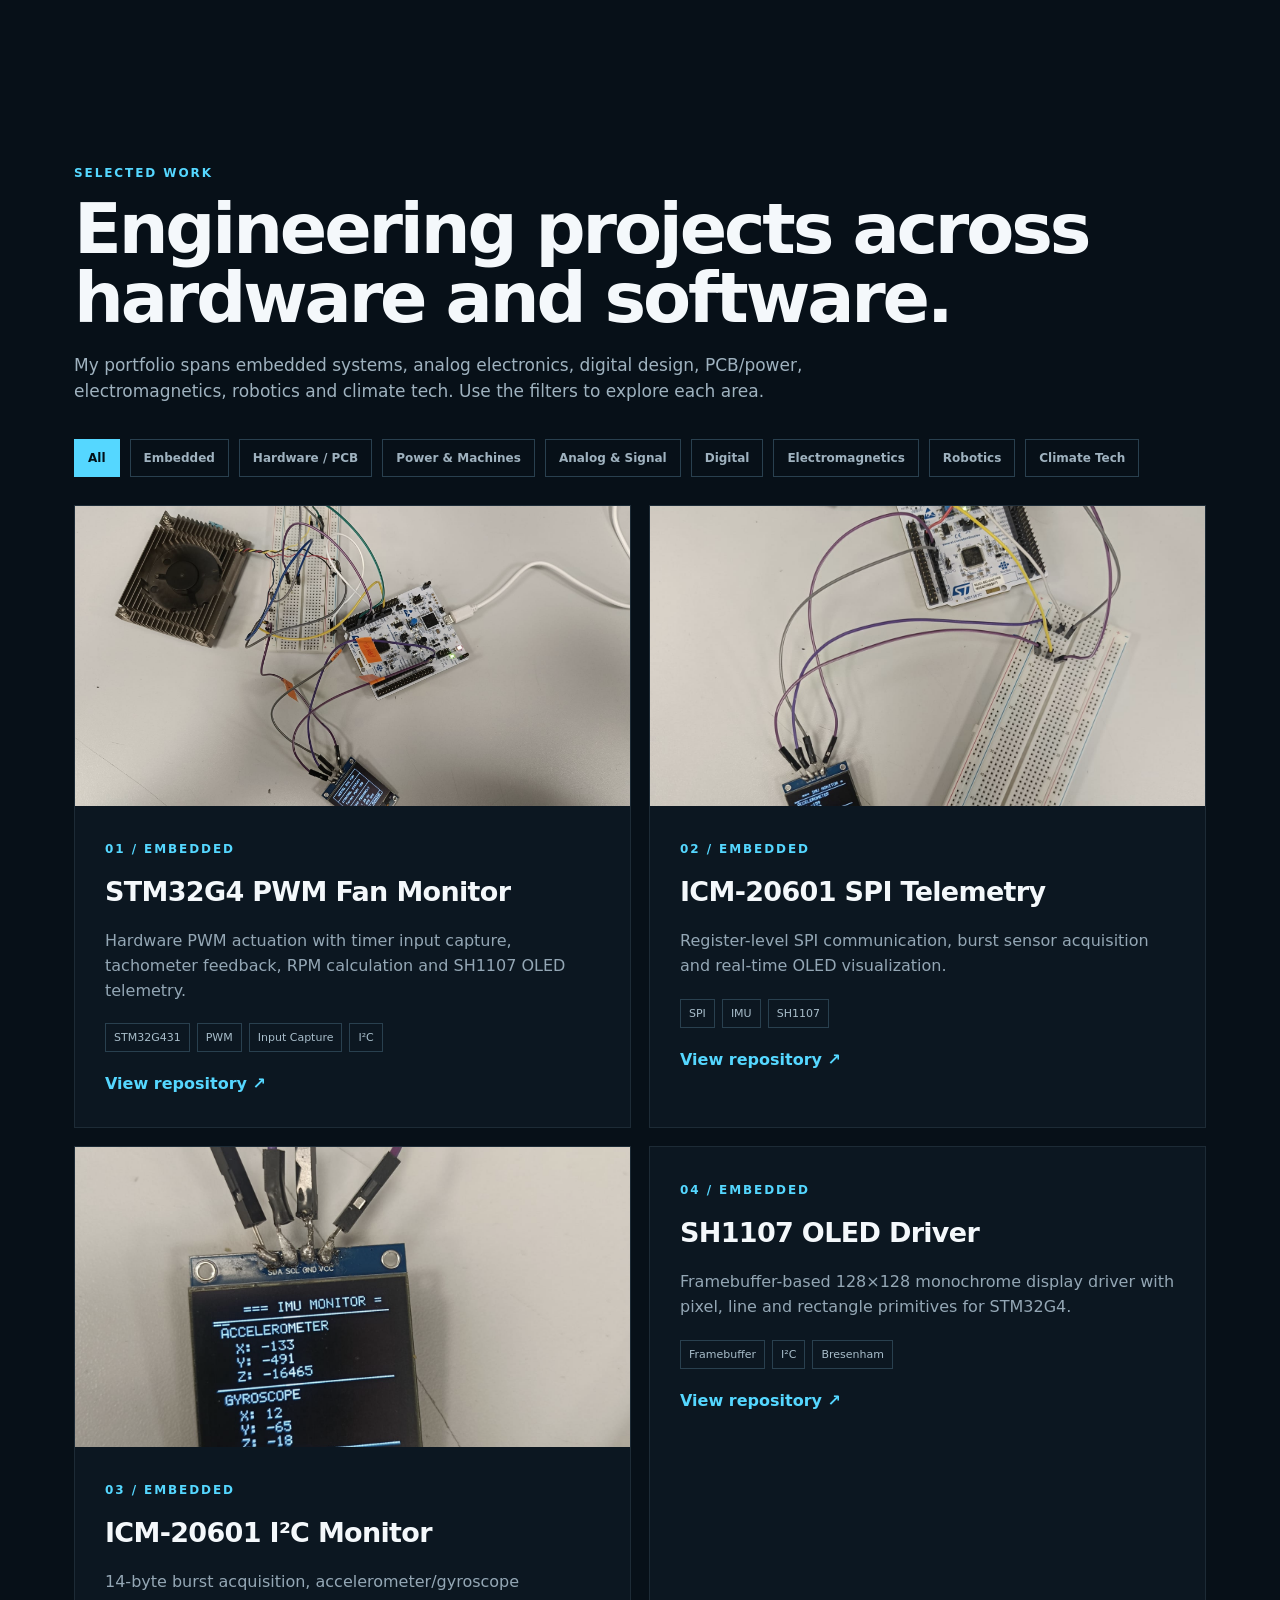
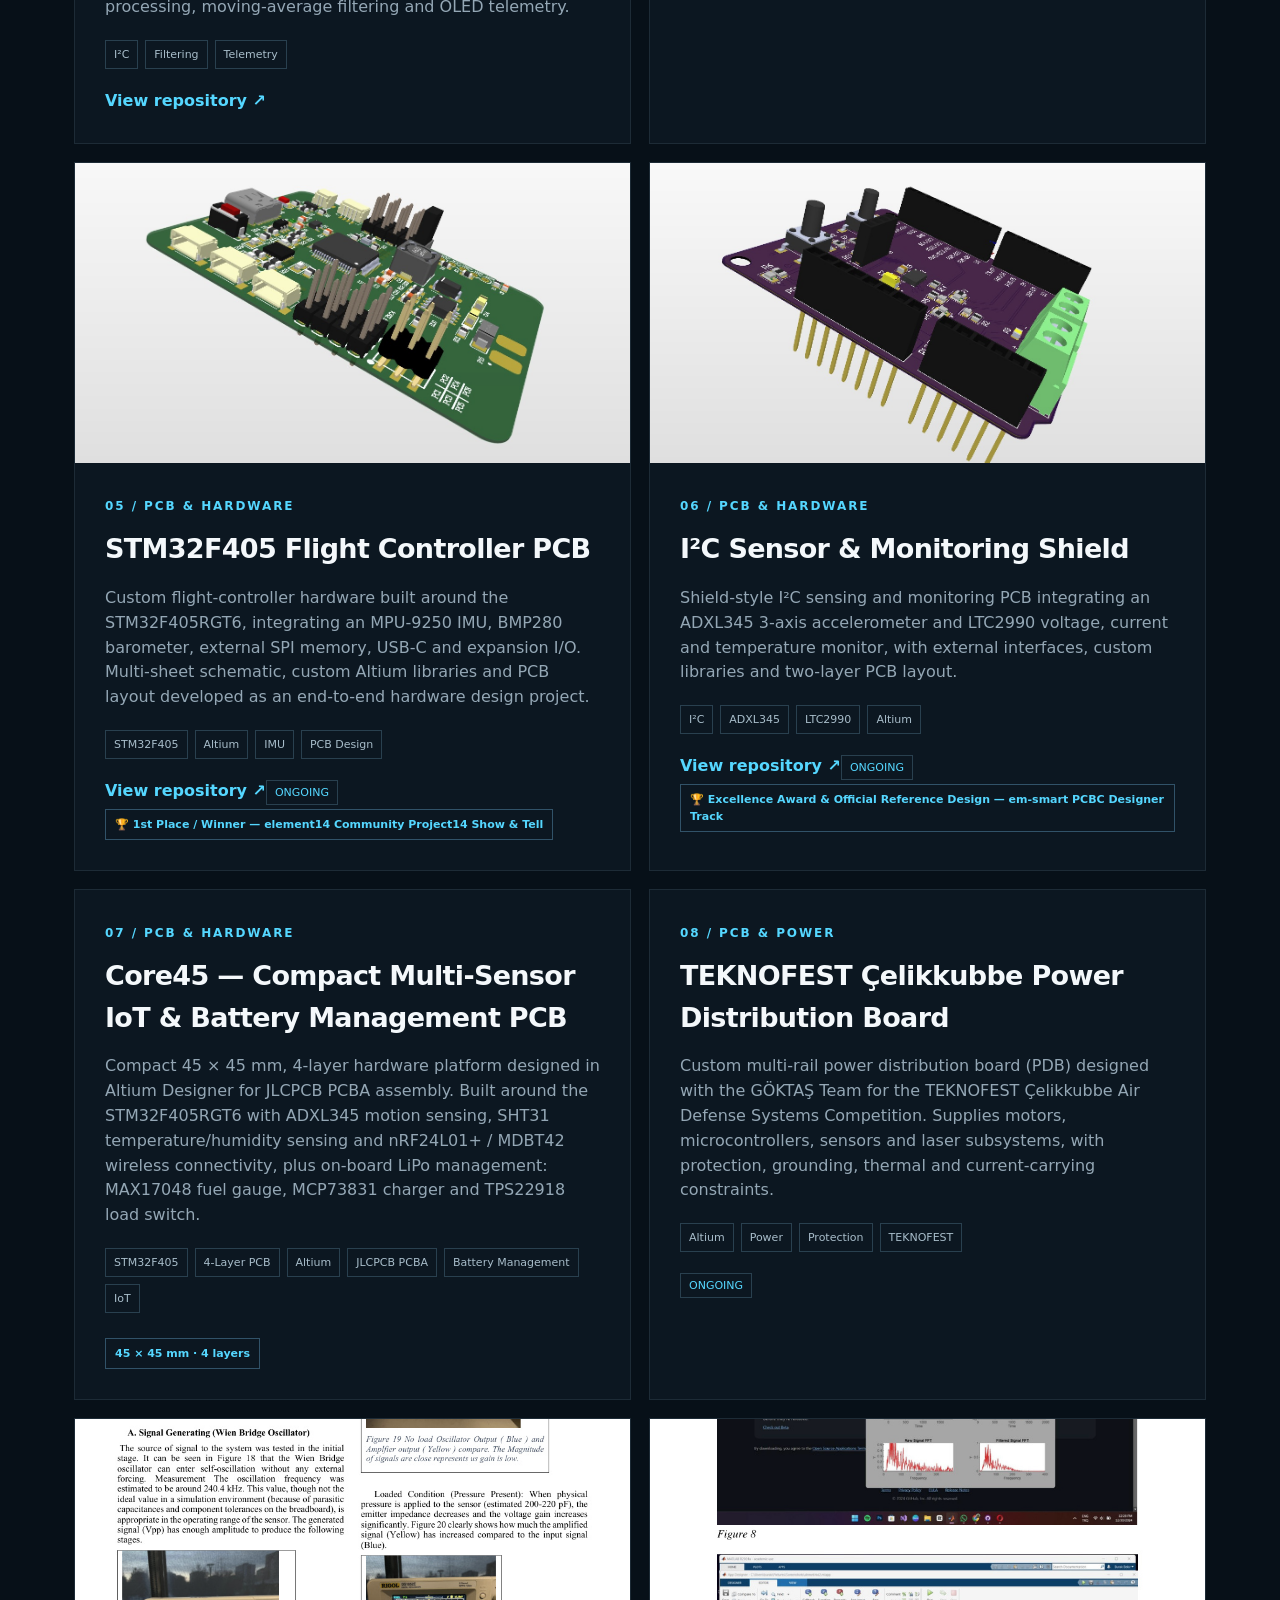
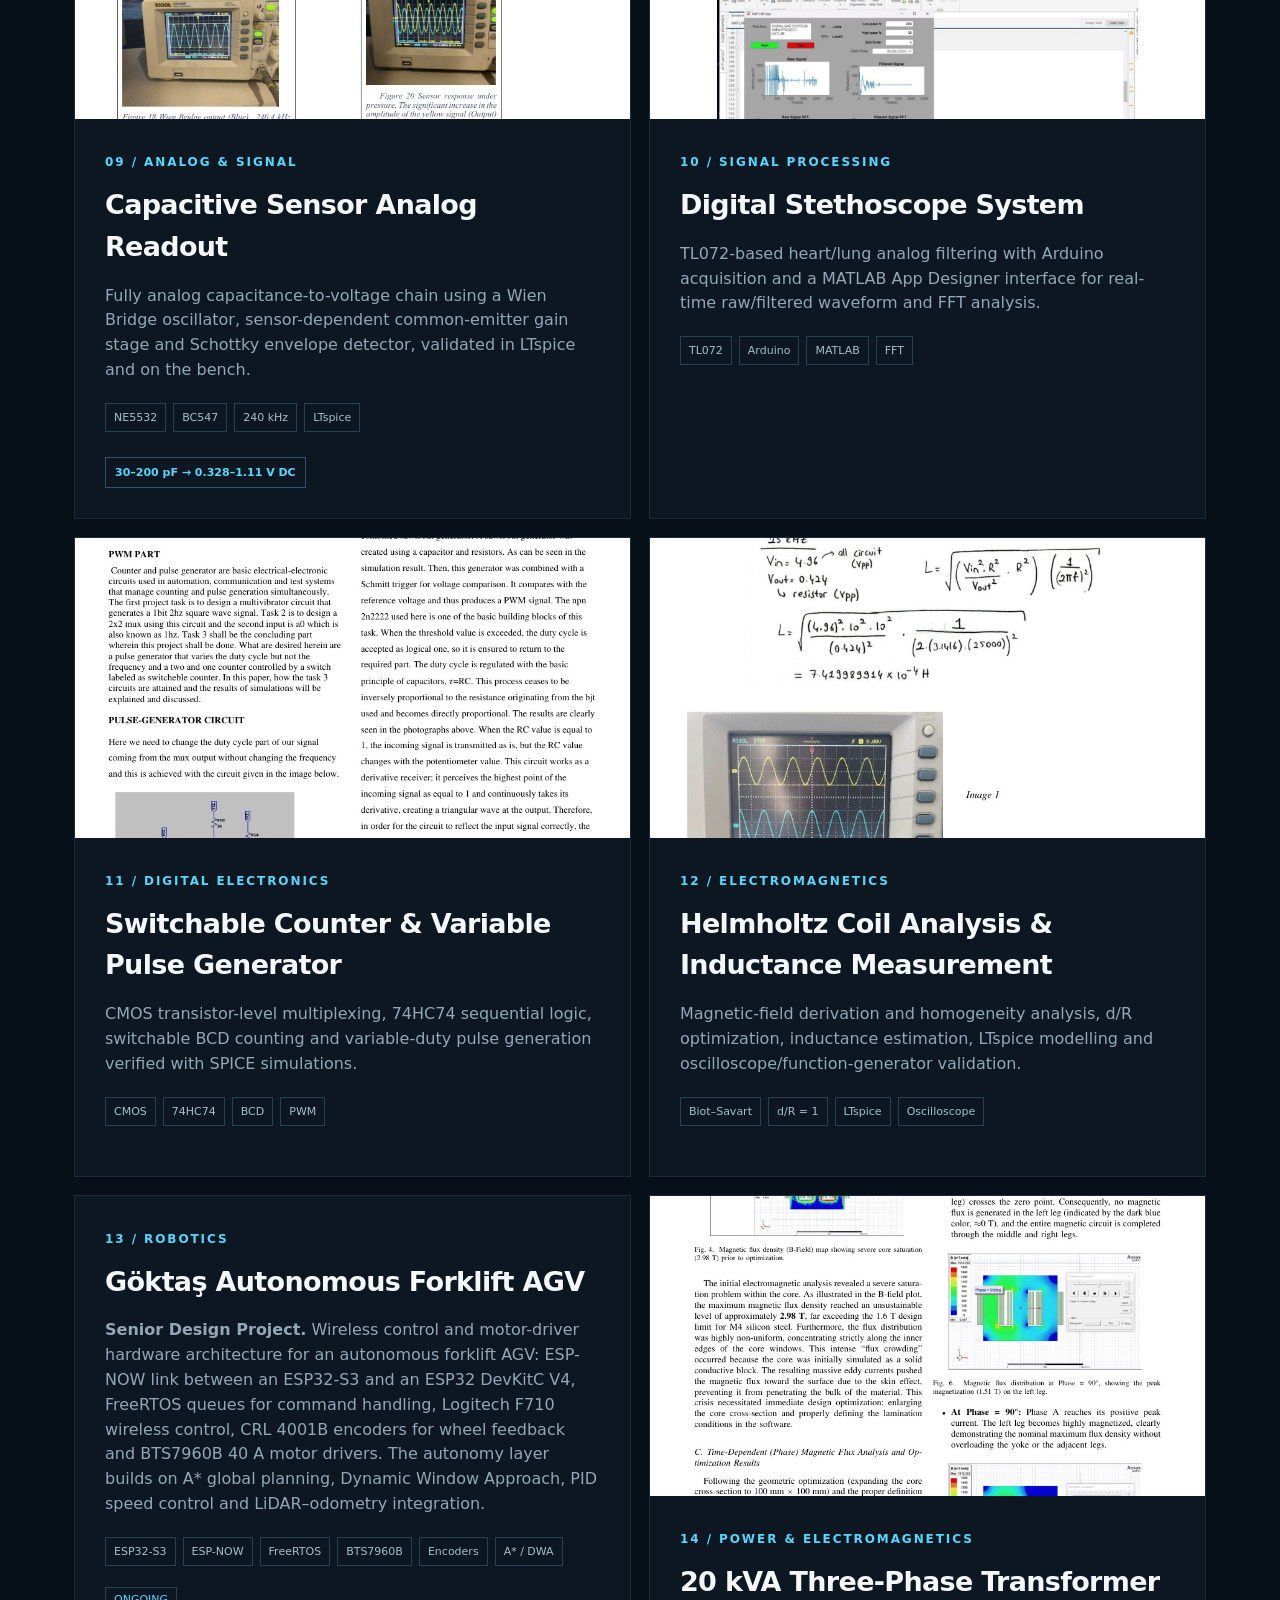
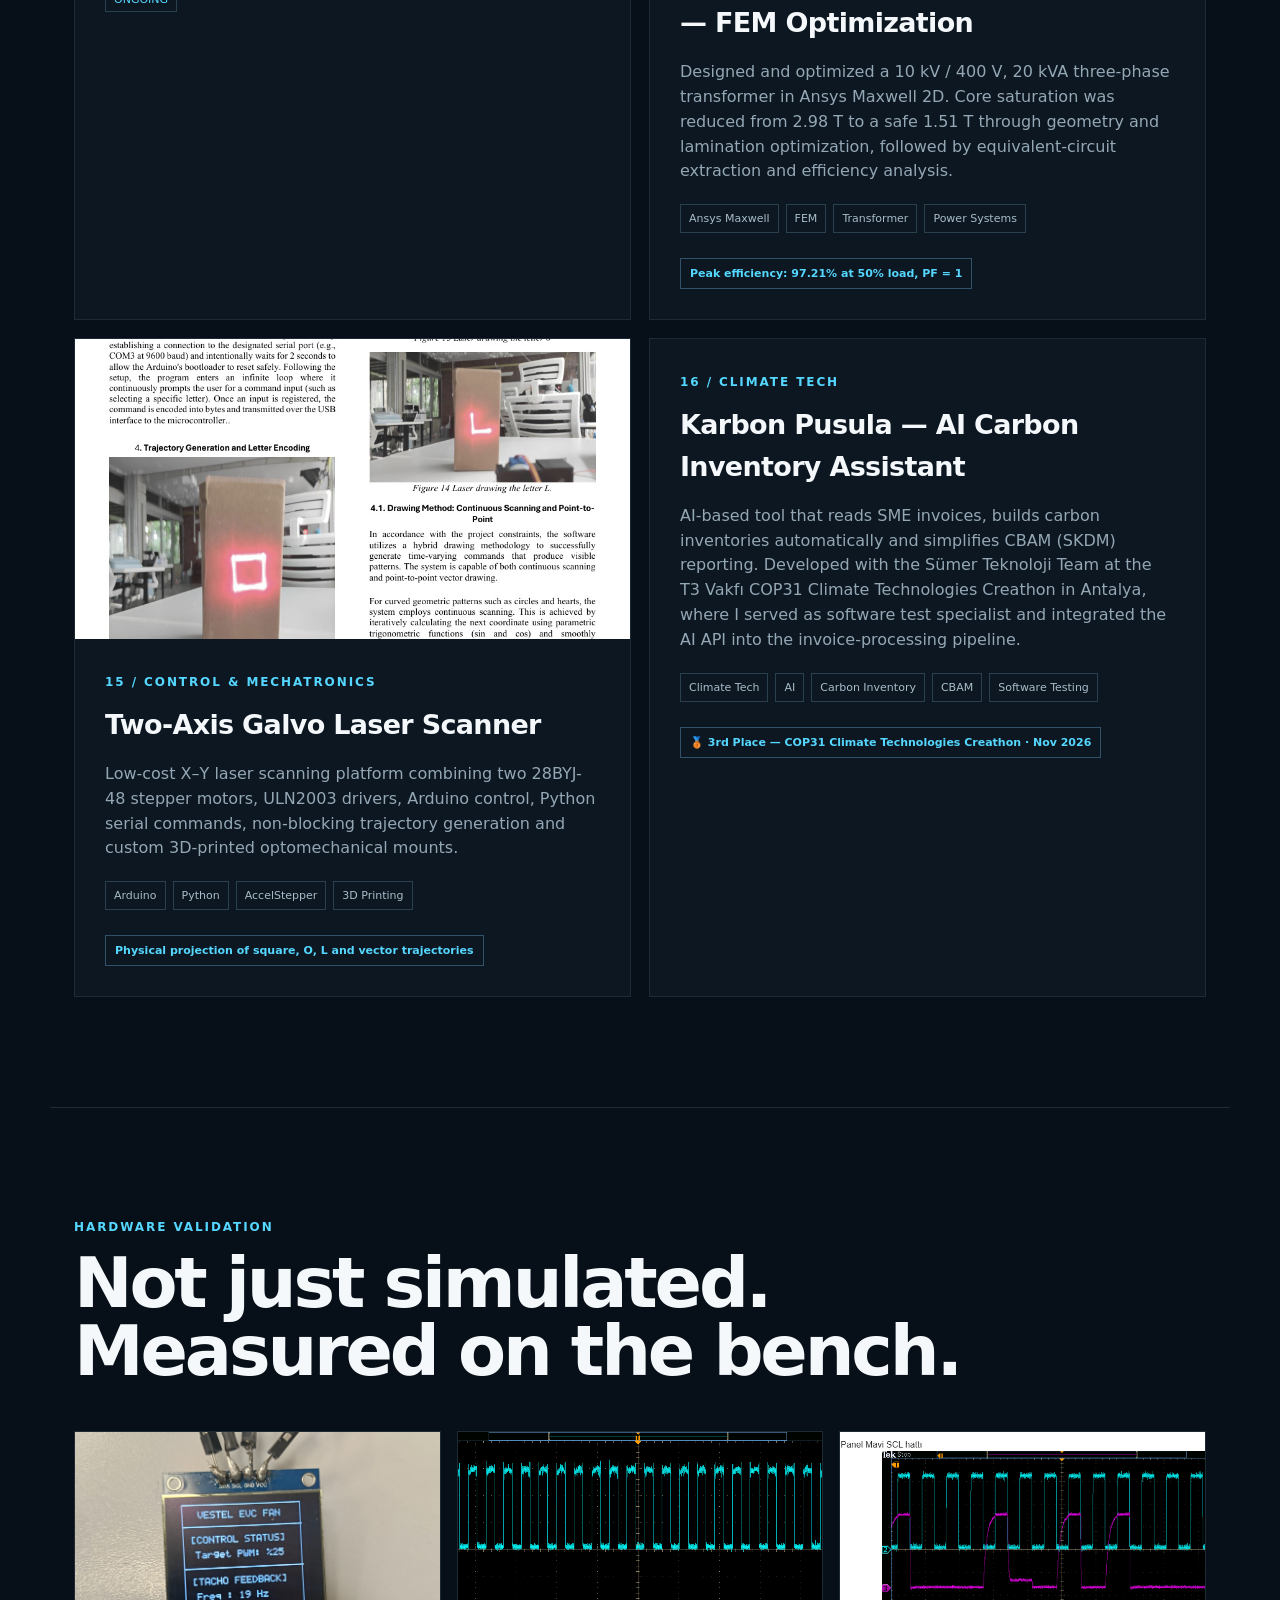
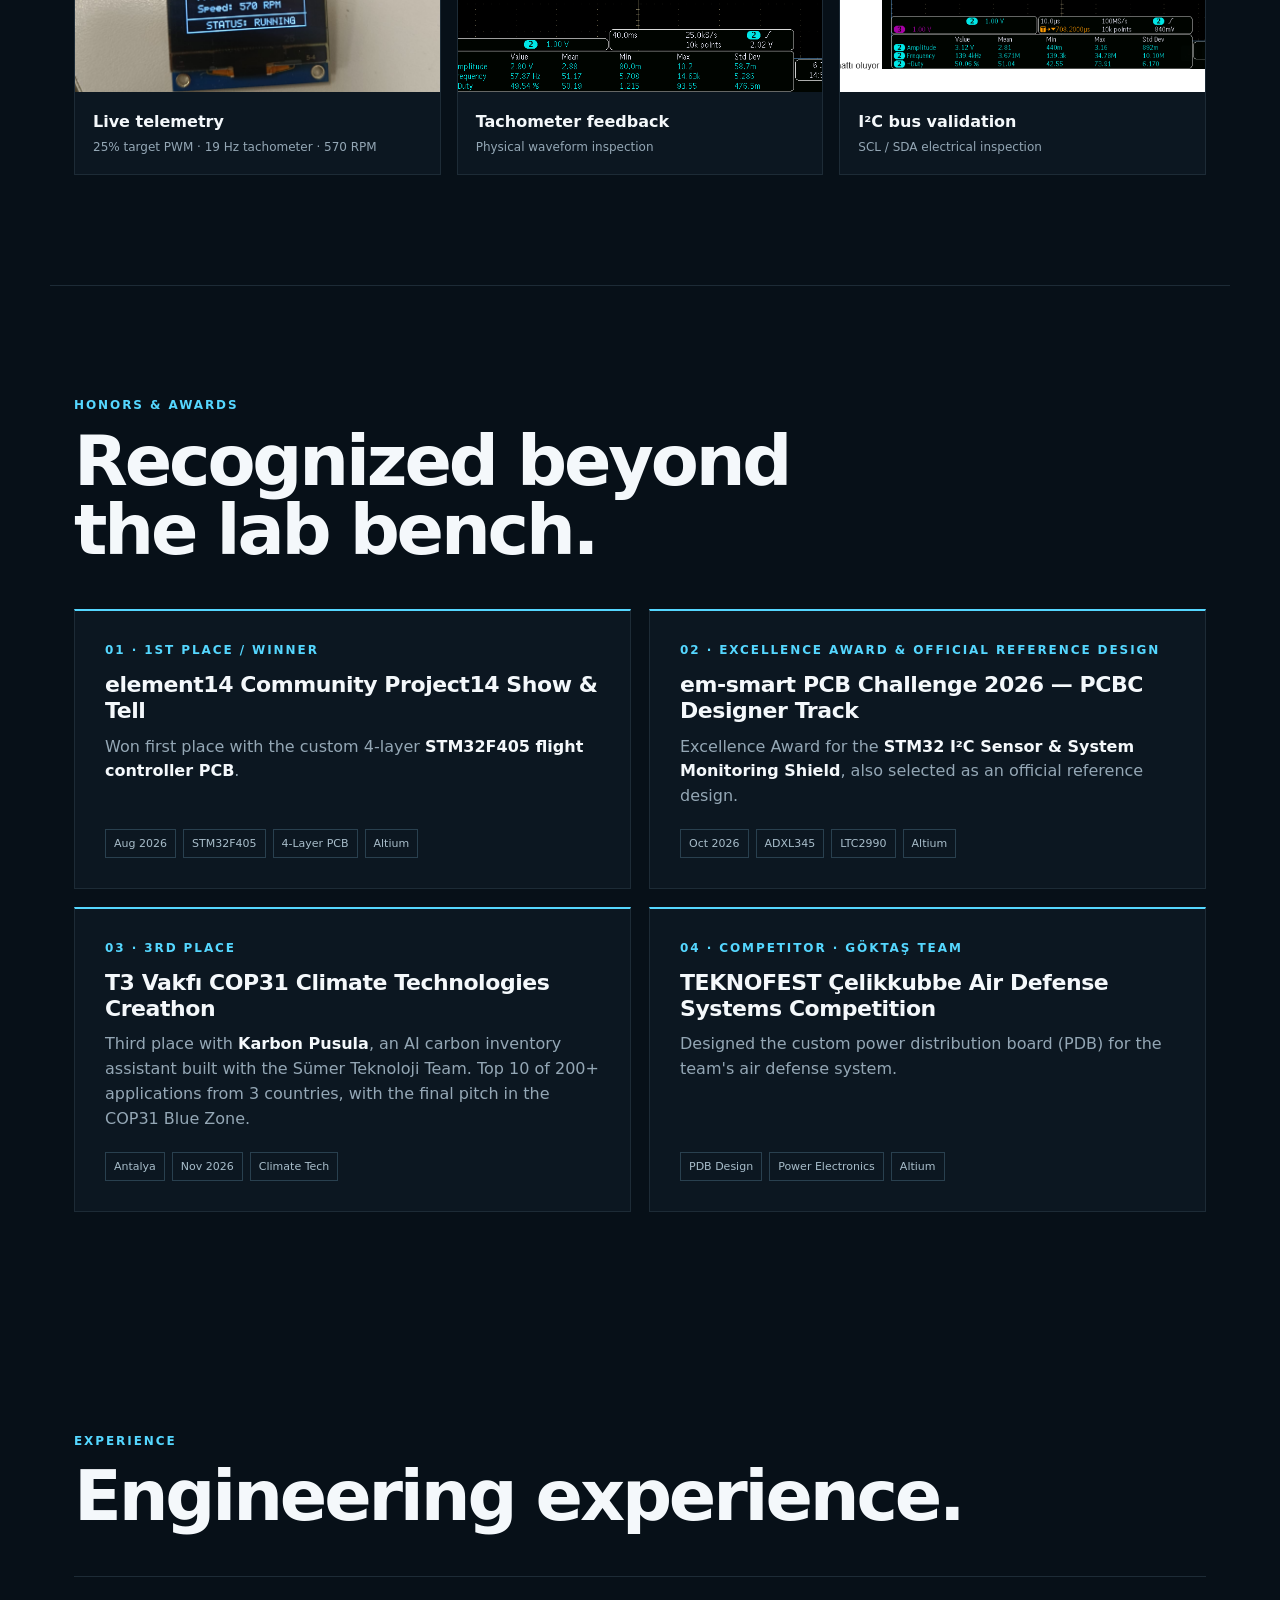
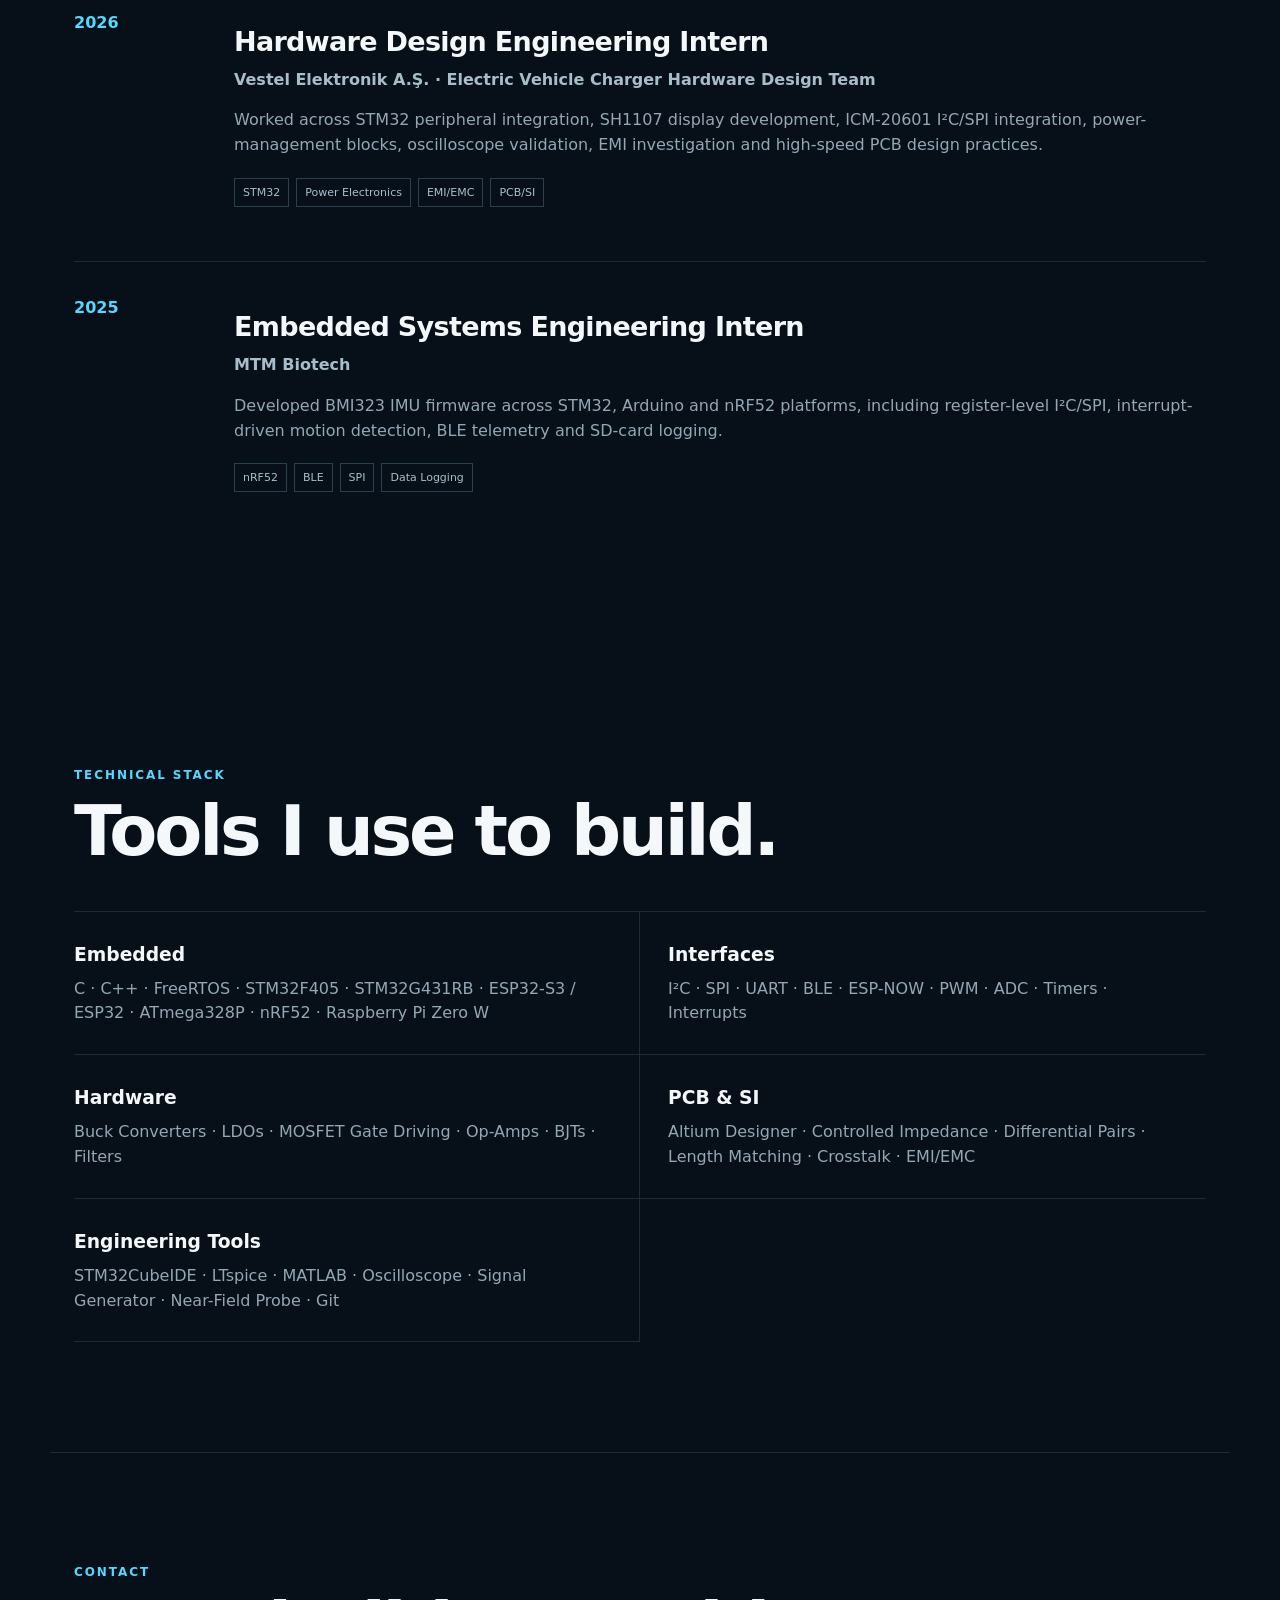
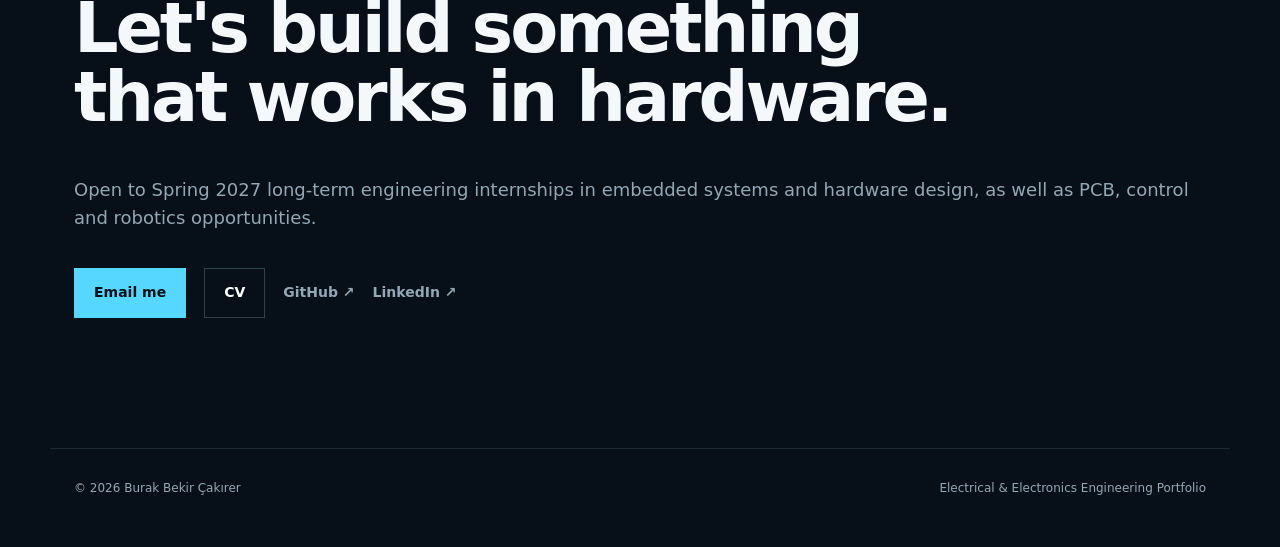
==== commit 25c05fb8: "Correct award attribution, update Karbon Pusula and CV - element14 Project14 Show & Tell 1st Place -" ====
--- a/index.html
+++ b/index.html
@@ -82,12 +82,12 @@
 
 <article class="card project-card" data-category="hardware">
 <img src="assets/images/flight-controller-pcb.jpg" alt="STM32F405 flight controller PCB 3D render">
-<div class="cardbody"><span class="num">05 / PCB & HARDWARE</span><h3>STM32F405 Flight Controller PCB</h3><p>Custom flight-controller hardware built around the STM32F405RGT6, integrating an MPU-9250 IMU, BMP280 barometer, external SPI memory, USB-C and expansion I/O. Multi-sheet schematic, custom Altium libraries and PCB layout developed as an end-to-end hardware design project.</p><div class="tags"><span>STM32F405</span><span>Altium</span><span>IMU</span><span>PCB Design</span></div><a href="https://github.com/burakcakirer/stm32f405-flight-controller-pcb">View repository ↗</a><span class="status">ONGOING</span><br><span class="result-chip">🏆 1st Place / Excellence Award — element14 Project14 & em-smart PCBC Designer Track</span></div>
+<div class="cardbody"><span class="num">05 / PCB & HARDWARE</span><h3>STM32F405 Flight Controller PCB</h3><p>Custom flight-controller hardware built around the STM32F405RGT6, integrating an MPU-9250 IMU, BMP280 barometer, external SPI memory, USB-C and expansion I/O. Multi-sheet schematic, custom Altium libraries and PCB layout developed as an end-to-end hardware design project.</p><div class="tags"><span>STM32F405</span><span>Altium</span><span>IMU</span><span>PCB Design</span></div><a href="https://github.com/burakcakirer/stm32f405-flight-controller-pcb">View repository ↗</a><span class="status">ONGOING</span><br><span class="result-chip">🏆 1st Place / Winner — element14 Community Project14 Show & Tell</span></div>
 </article>
 
 <article class="card project-card" data-category="hardware">
 <img src="assets/images/i2c-shield-pcb.jpg" alt="I2C sensor and monitoring shield PCB 3D render">
-<div class="cardbody"><span class="num">06 / PCB & HARDWARE</span><h3>I²C Sensor & Monitoring Shield</h3><p>Shield-style I²C sensing and monitoring PCB integrating an ADXL345 3-axis accelerometer and LTC2990 voltage, current and temperature monitor, with external interfaces, custom libraries and two-layer PCB layout.</p><div class="tags"><span>I²C</span><span>ADXL345</span><span>LTC2990</span><span>Altium</span></div><a href="https://github.com/burakcakirer/adxl345-ltc2990-i2c-shield">View repository ↗</a><span class="status">ONGOING</span></div>
+<div class="cardbody"><span class="num">06 / PCB & HARDWARE</span><h3>I²C Sensor & Monitoring Shield</h3><p>Shield-style I²C sensing and monitoring PCB integrating an ADXL345 3-axis accelerometer and LTC2990 voltage, current and temperature monitor, with external interfaces, custom libraries and two-layer PCB layout.</p><div class="tags"><span>I²C</span><span>ADXL345</span><span>LTC2990</span><span>Altium</span></div><a href="https://github.com/burakcakirer/adxl345-ltc2990-i2c-shield">View repository ↗</a><span class="status">ONGOING</span><br><span class="result-chip">🏆 Excellence Award & Official Reference Design — em-smart PCBC Designer Track</span></div>
 </article>
 
 <article class="card project-card textcard" data-category="hardware">
@@ -133,7 +133,7 @@
 </article>
 
 <article class="card project-card textcard" data-category="climate">
-<div class="cardbody"><span class="num">16 / CLIMATE TECH</span><h3>Karbon Pusula</h3><p>Climate-technology hackathon project focused on carbon-footprint and energy analysis, developed at the T3 Vakfı COP31 Climate Technologies Creathon in Antalya.</p><div class="tags"><span>Climate Tech</span><span>Carbon Footprint</span><span>Energy Analysis</span><span>Hackathon</span></div><span class="result-chip">🥉 3rd Place — COP31 Climate Technologies Creathon · Nov 2026</span></div>
+<div class="cardbody"><span class="num">16 / CLIMATE TECH</span><h3>Karbon Pusula — AI Carbon Inventory Assistant</h3><p>AI-based tool that reads SME invoices, builds carbon inventories automatically and simplifies CBAM (SKDM) reporting. Developed with the Sümer Teknoloji Team at the T3 Vakfı COP31 Climate Technologies Creathon in Antalya, where I served as software test specialist and integrated the AI API into the invoice-processing pipeline.</p><div class="tags"><span>Climate Tech</span><span>AI</span><span>Carbon Inventory</span><span>CBAM</span><span>Software Testing</span></div><span class="result-chip">🥉 3rd Place — COP31 Climate Technologies Creathon · Nov 2026</span></div>
 </article>
 
 </div>
@@ -152,19 +152,25 @@
 <div class="kicker">HONORS & AWARDS</div><h2>Recognized beyond<br>the lab bench.</h2>
 <div class="awards">
 <article class="award">
-<span class="place">01 · 1ST PLACE / EXCELLENCE AWARD</span>
-<h3>element14 Community Project14 Show & Tell & em-smart PCBC Designer Track</h3>
-<p>Won first place with the custom 4-layer STM32F405 flight controller PCB, which was also selected as an official reference design.</p>
-<div class="tags"><span>STM32F405</span><span>4-Layer PCB</span><span>Altium</span></div>
-</article>
-<article class="award">
-<span class="place">02 · 3RD PLACE</span>
+<span class="place">01 · 1ST PLACE / WINNER</span>
+<h3>element14 Community Project14 Show & Tell</h3>
+<p>Won first place with the custom 4-layer <b>STM32F405 flight controller PCB</b>.</p>
+<div class="tags"><span>Aug 2026</span><span>STM32F405</span><span>4-Layer PCB</span><span>Altium</span></div>
+</article>
+<article class="award">
+<span class="place">02 · EXCELLENCE AWARD & OFFICIAL REFERENCE DESIGN</span>
+<h3>em-smart PCB Challenge 2026 — PCBC Designer Track</h3>
+<p>Excellence Award for the <b>STM32 I²C Sensor & System Monitoring Shield</b>, also selected as an official reference design.</p>
+<div class="tags"><span>Oct 2026</span><span>ADXL345</span><span>LTC2990</span><span>Altium</span></div>
+</article>
+<article class="award">
+<span class="place">03 · 3RD PLACE</span>
 <h3>T3 Vakfı COP31 Climate Technologies Creathon</h3>
-<p>Third place with <b>Karbon Pusula</b>, a climate-technology project focused on carbon-footprint and energy analysis.</p>
+<p>Third place with <b>Karbon Pusula</b>, an AI carbon inventory assistant built with the Sümer Teknoloji Team. Top 10 of 200+ applications from 3 countries, with the final pitch in the COP31 Blue Zone.</p>
 <div class="tags"><span>Antalya</span><span>Nov 2026</span><span>Climate Tech</span></div>
 </article>
 <article class="award">
-<span class="place">03 · COMPETITOR · GÖKTAŞ TEAM</span>
+<span class="place">04 · COMPETITOR · GÖKTAŞ TEAM</span>
 <h3>TEKNOFEST Çelikkubbe Air Defense Systems Competition</h3>
 <p>Designed the custom power distribution board (PDB) for the team's air defense system.</p>
 <div class="tags"><span>PDB Design</span><span>Power Electronics</span><span>Altium</span></div>
--- a/styles.css
+++ b/styles.css
@@ -159,7 +159,7 @@
 
 /* Honors & awards */
 .awards-section{border-top:1px solid var(--line)}
-.awards{display:grid;grid-template-columns:repeat(3,minmax(0,1fr));gap:18px}
+.awards{display:grid;grid-template-columns:repeat(2,minmax(0,1fr));gap:18px}
 .award{
   border:1px solid var(--line);background:var(--panel);padding:30px;
   border-top:2px solid var(--accent);display:flex;flex-direction:column
@@ -169,7 +169,7 @@
 .award p{color:var(--muted);margin:0}
 .award p b{color:var(--text)}
 .award .tags{margin:auto 0 0;padding-top:20px}
-@media(max-width:1000px){.awards{grid-template-columns:1fr}}
+@media(max-width:760px){.awards{grid-template-columns:1fr}}
 @media(max-width:760px){
   .availability p{font-size:15px}
   .award{padding:24px}
